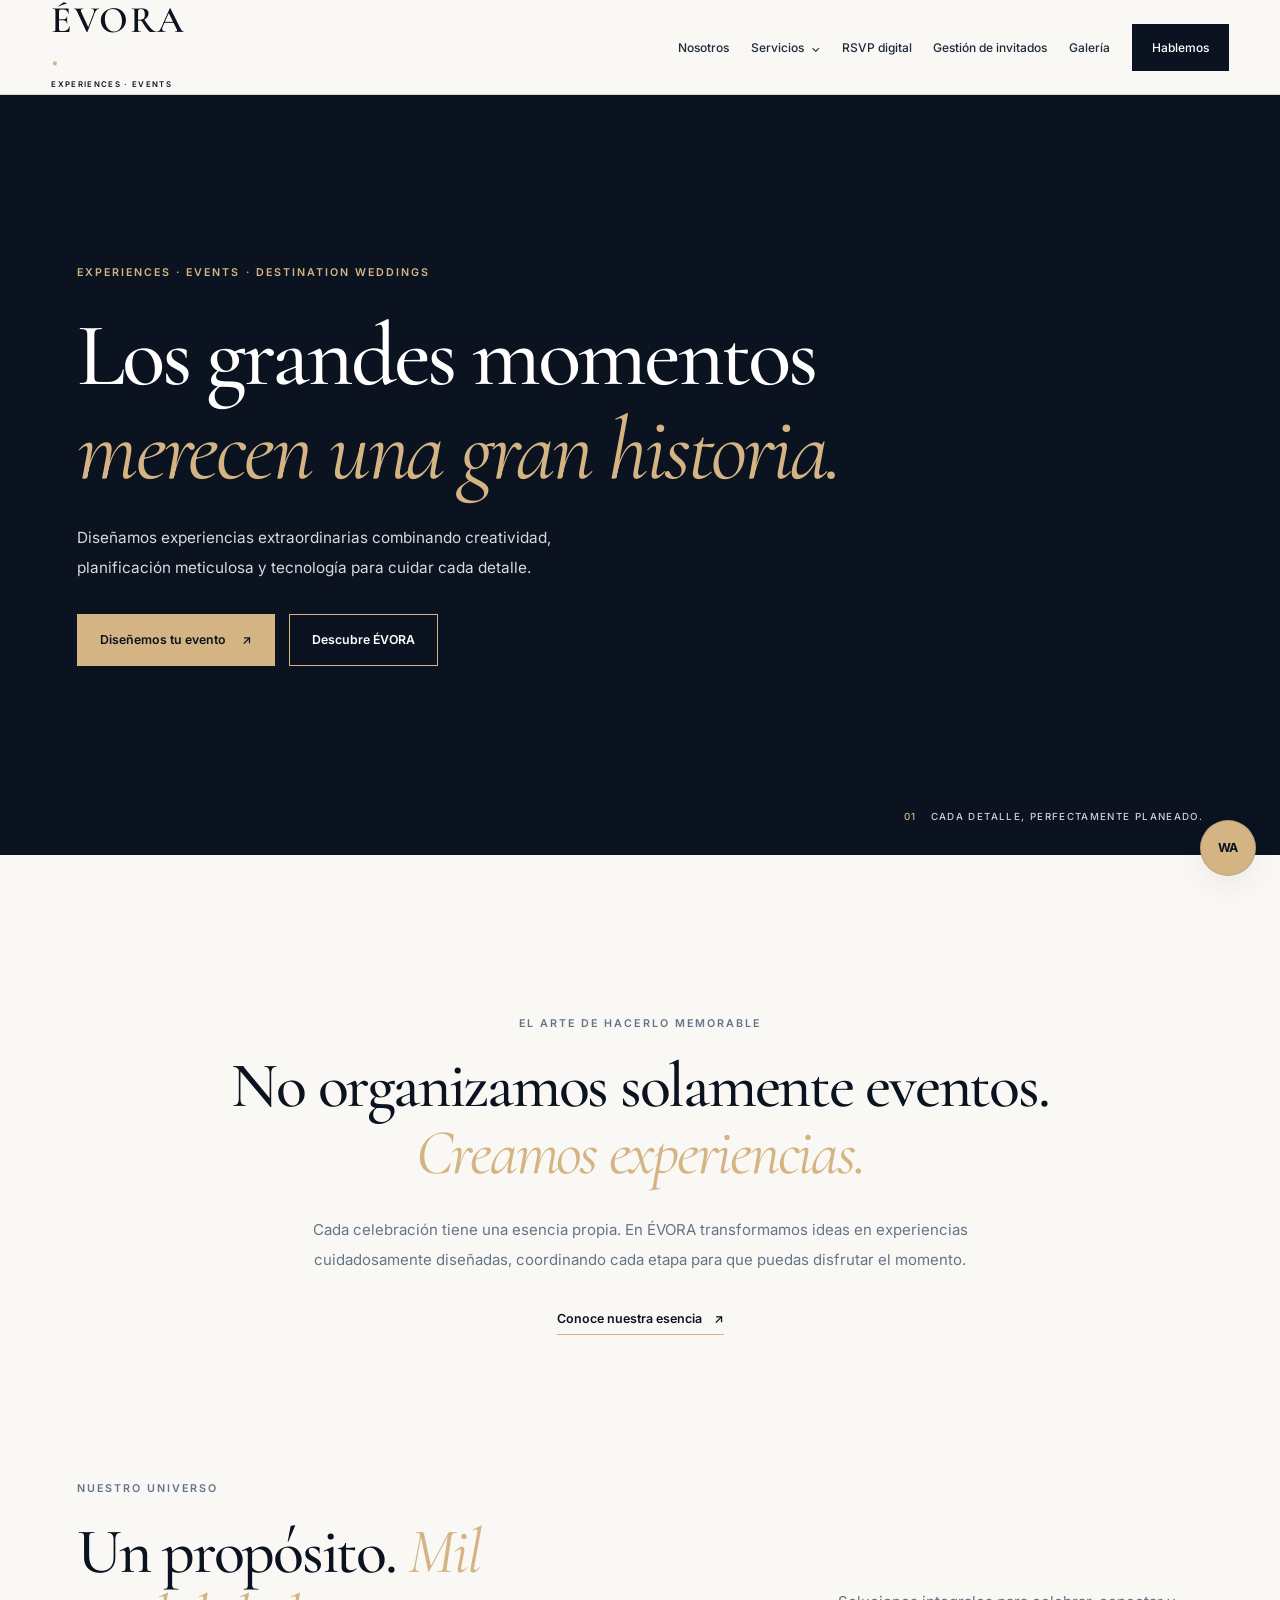
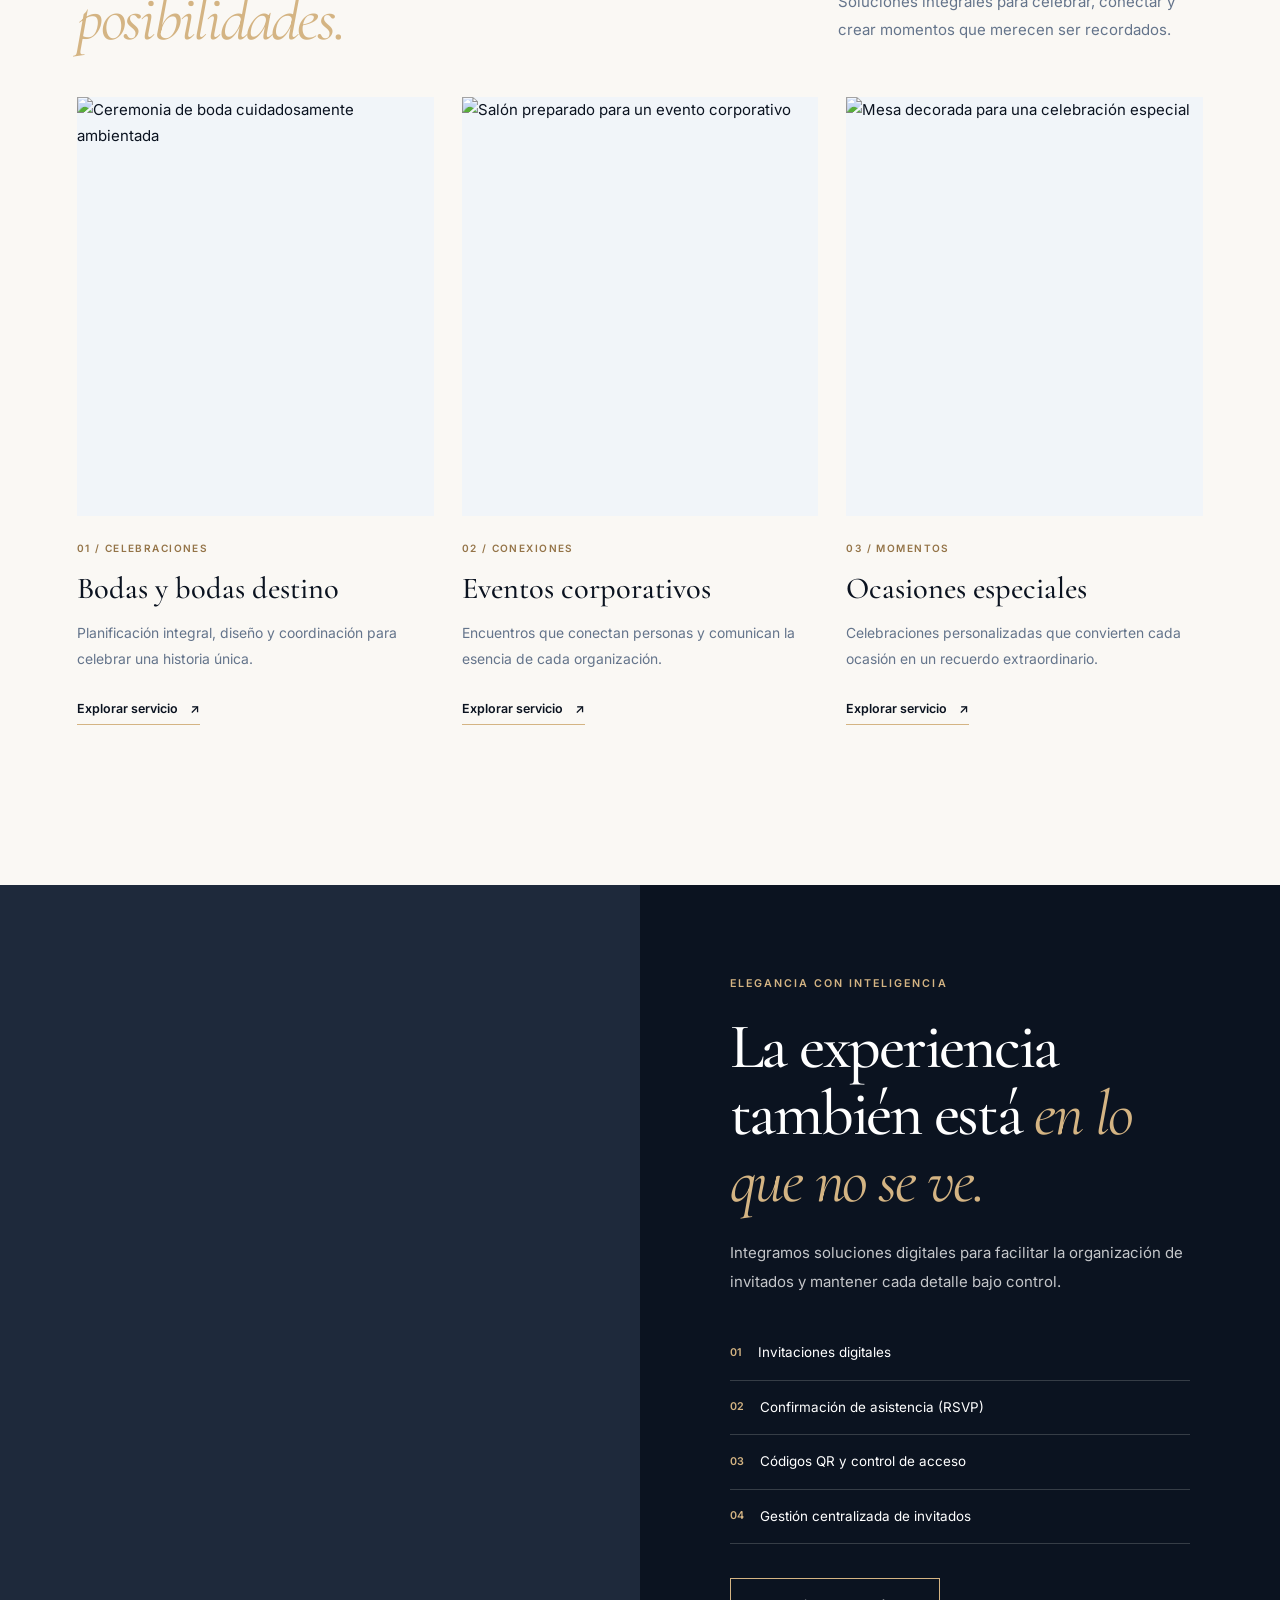
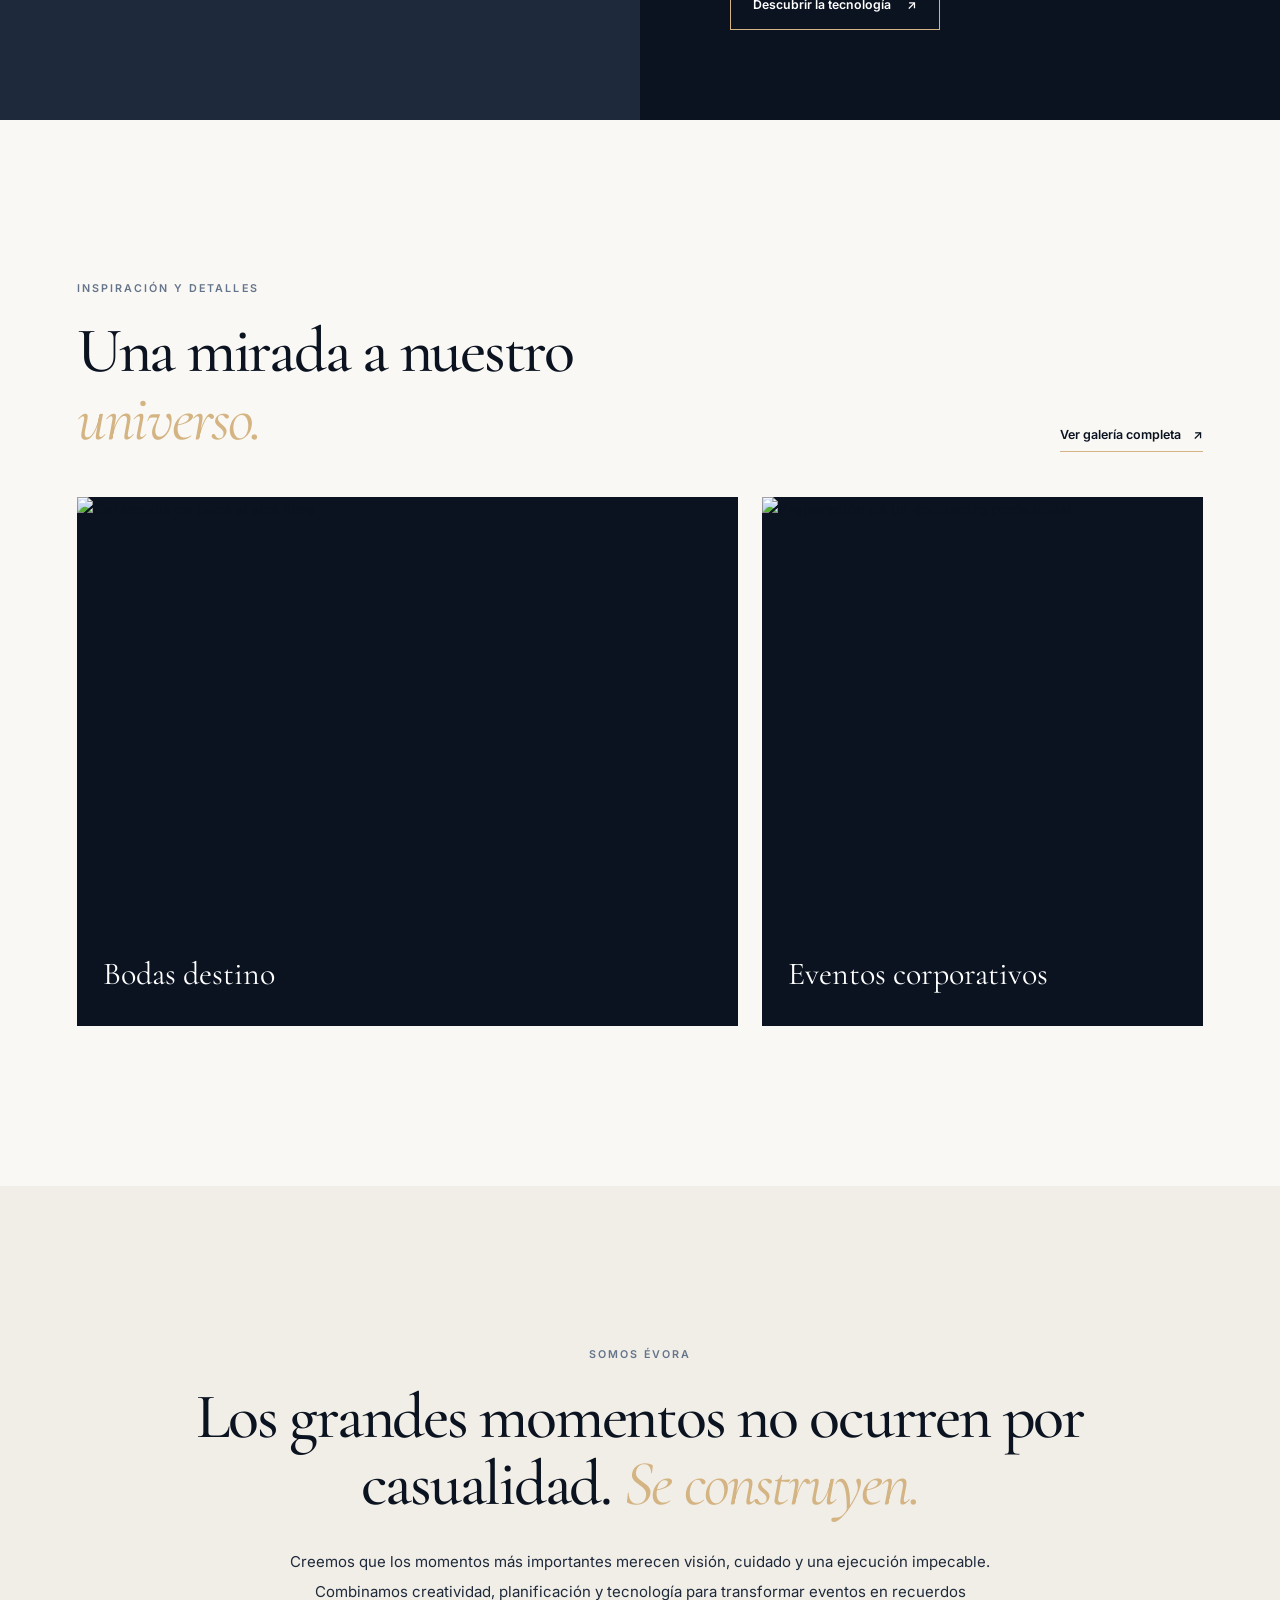
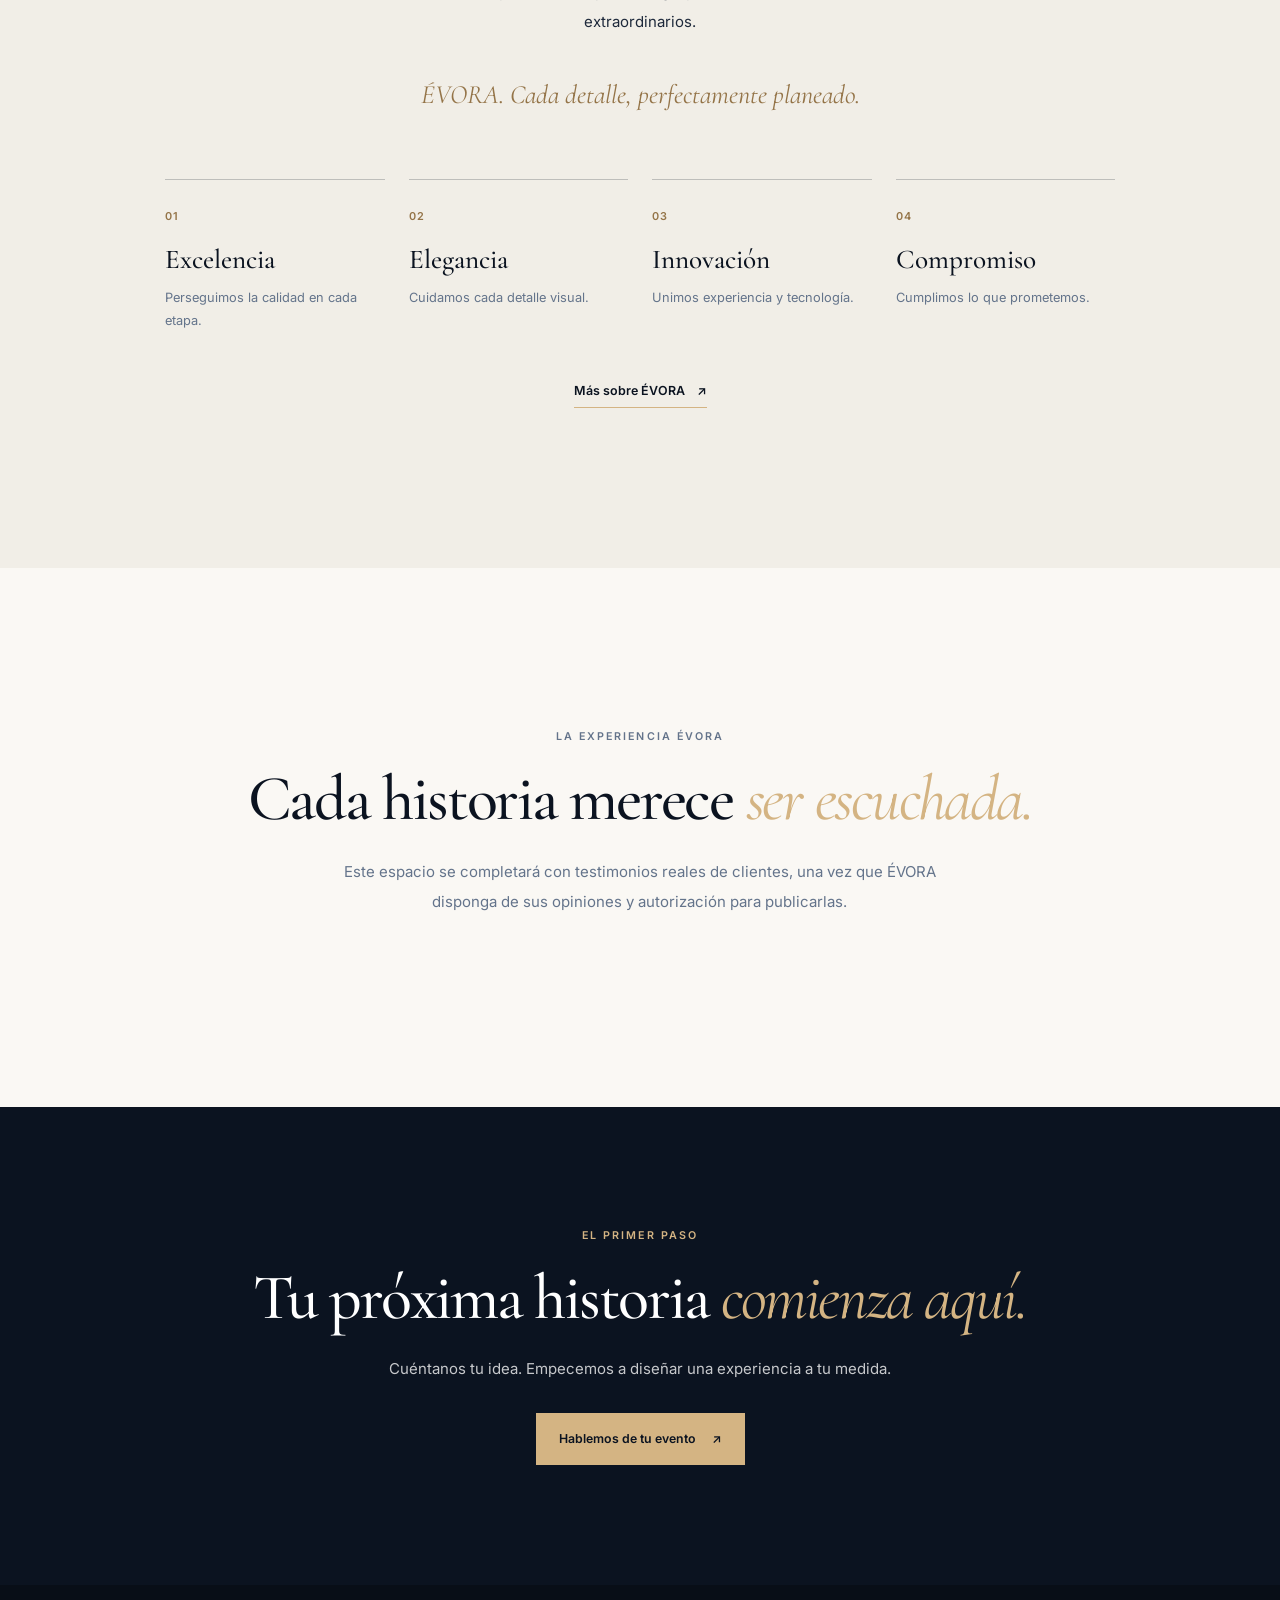
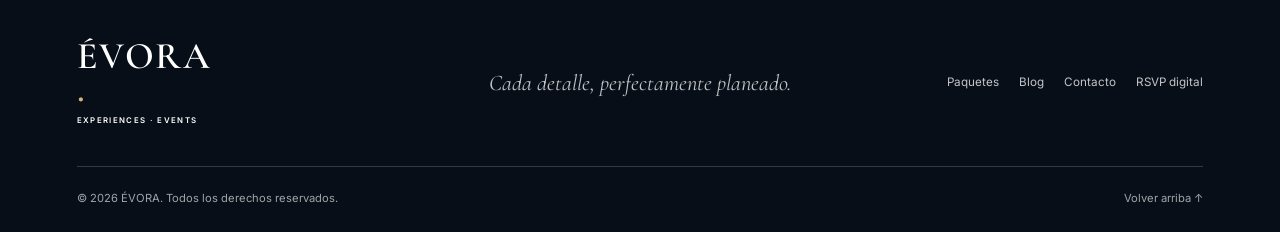
==== index.html @ d28f638d "Cambio del diseño a la página." ====
<!DOCTYPE html>
<html lang="es">
<head>
  <meta charset="UTF-8">
  <meta name="viewport" content="width=device-width, initial-scale=1.0">

  <title>ÉVORA | Experiencias, eventos y bodas destino</title>

  <meta
    name="description"
    content="ÉVORA diseña, planifica y coordina bodas, eventos corporativos y celebraciones exclusivas, integrando creatividad, organización y tecnología."
  >

  <meta name="theme-color" content="#0B1320">
  <meta name="robots" content="index, follow">

  <link rel="preconnect" href="https://fonts.googleapis.com">
  <link rel="preconnect" href="https://fonts.gstatic.com" crossorigin>

  <link
    href="https://fonts.googleapis.com/css2?family=Cormorant+Garamond:wght@400;500;600;700&family=Inter:wght@400;500;600;700&display=swap"
    rel="stylesheet"
  >

  <link rel="stylesheet" href="css/estilos.css">
  <script src="js/script.js" defer></script>
</head>

<body>
  <a class="skip-link" href="#contenido">Saltar al contenido</a>

  <!-- CABECERA Y NAVEGACIÓN -->
  <header class="header" id="inicio">
    <div class="header-inner">
      <a class="logo" href="index.html" aria-label="ÉVORA, página de inicio">
        ÉVORA<span class="logo-dot">.</span>
        <span class="logo-caption">EXPERIENCES · EVENTS</span>
      </a>

      <button
        class="menu-toggle"
        id="menuToggle"
        type="button"
        aria-label="Abrir menú"
        aria-controls="navMenu"
        aria-expanded="false"
      >
        <span></span>
        <span></span>
      </button>

      <nav class="nav" id="navMenu" aria-label="Navegación principal">
        <a href="nosotros.html">Nosotros</a>

        <div class="nav-dropdown">
          <button
            class="nav-dropdown-toggle"
            type="button"
            aria-expanded="false"
            aria-controls="servicesMenu"
          >
            Servicios <span aria-hidden="true">⌄</span>
          </button>

          <div class="nav-dropdown-menu" id="servicesMenu">
            <a href="bodas.html">Bodas</a>
            <a href="bodas-destino.html">Bodas destino</a>
            <a href="eventos-corporativos.html">Eventos corporativos</a>
            <a href="ocasiones-especiales.html">Ocasiones especiales</a>
          </div>
        </div>

        <a href="rsvp-digital.html">RSVP digital</a>
        <a href="gestion-invitados.html">Gestión de invitados</a>
        <a href="galeria.html">Galería</a>
        <a class="nav-cta" href="contacto.html">Hablemos</a>
      </nav>
    </div>
  </header>

  <main id="contenido">
    <!-- HERO PRINCIPAL -->
    <section class="hero" aria-labelledby="hero-title">
      <div
        class="hero-image"
        role="img"
        aria-label="Ambientación elegante para una celebración exclusiva"
      ></div>

      <div class="hero-shade"></div>

      <div class="hero-content">
        <p class="eyebrow light">
          EXPERIENCES · EVENTS · DESTINATION WEDDINGS
        </p>

        <h1 id="hero-title">
          Los grandes momentos
          <em>merecen una gran historia.</em>
        </h1>

        <p class="hero-copy">
          Diseñamos experiencias extraordinarias combinando creatividad,
          planificación meticulosa y tecnología para cuidar cada detalle.
        </p>

        <div class="hero-actions">
          <a class="button button-gold" href="contacto.html#cotizacion">
            Diseñemos tu evento <span aria-hidden="true">↗</span>
          </a>

          <a class="button button-outline-light" href="#servicios">
            Descubre ÉVORA
          </a>
        </div>
      </div>

      <div class="hero-note">
        <span>01</span>
        CADA DETALLE, PERFECTAMENTE PLANEADO.
      </div>
    </section>

    <!-- INTRODUCCIÓN -->
    <section class="intro section-wrap reveal" aria-labelledby="intro-title">
      <p class="eyebrow">EL ARTE DE HACERLO MEMORABLE</p>

      <h2 id="intro-title">
        No organizamos solamente eventos.
        <em>Creamos experiencias.</em>
      </h2>

      <p class="intro-text">
        Cada celebración tiene una esencia propia. En ÉVORA transformamos
        ideas en experiencias cuidadosamente diseñadas, coordinando cada
        etapa para que puedas disfrutar el momento.
      </p>

      <a class="text-link" href="nosotros.html">
        Conoce nuestra esencia <span aria-hidden="true">↗</span>
      </a>
    </section>

    <!-- SERVICIOS PRINCIPALES -->
    <section class="services section-wrap" id="servicios">
      <div class="section-heading reveal">
        <div>
          <p class="eyebrow">NUESTRO UNIVERSO</p>
          <h2>
            Un propósito.
            <em>Mil posibilidades.</em>
          </h2>
        </div>

        <p>
          Soluciones integrales para celebrar, conectar y crear momentos
          que merecen ser recordados.
        </p>
      </div>

      <div class="service-grid">
        <article class="service-card reveal">
          <a href="bodas.html" class="service-image-link"
             aria-label="Descubrir el servicio de bodas">
            <img
              src="https://images.unsplash.com/photo-1519741497674-611481863552?auto=format&fit=crop&w=900&q=80"
              alt="Ceremonia de boda cuidadosamente ambientada"
              width="900"
              height="1100"
              loading="lazy"
            >
          </a>

          <p class="service-number">01 / CELEBRACIONES</p>
          <h3>Bodas y bodas destino</h3>

          <p>
            Planificación integral, diseño y coordinación para celebrar
            una historia única.
          </p>

          <a class="text-link" href="bodas.html">
            Explorar servicio <span aria-hidden="true">↗</span>
          </a>
        </article>

        <article class="service-card reveal">
          <a href="eventos-corporativos.html" class="service-image-link"
             aria-label="Descubrir los eventos corporativos">
            <img
              src="https://images.unsplash.com/photo-1511795409834-ef04bbd61622?auto=format&fit=crop&w=900&q=80"
              alt="Salón preparado para un evento corporativo"
              width="900"
              height="1100"
              loading="lazy"
            >
          </a>

          <p class="service-number">02 / CONEXIONES</p>
          <h3>Eventos corporativos</h3>

          <p>
            Encuentros que conectan personas y comunican la esencia
            de cada organización.
          </p>

          <a class="text-link" href="eventos-corporativos.html">
            Explorar servicio <span aria-hidden="true">↗</span>
          </a>
        </article>

        <article class="service-card reveal">
          <a href="ocasiones-especiales.html" class="service-image-link"
             aria-label="Descubrir las ocasiones especiales">
            <img
              src="https://images.unsplash.com/photo-1464366400600-7168b8af9bc3?auto=format&fit=crop&w=900&q=80"
              alt="Mesa decorada para una celebración especial"
              width="900"
              height="1100"
              loading="lazy"
            >
          </a>

          <p class="service-number">03 / MOMENTOS</p>
          <h3>Ocasiones especiales</h3>

          <p>
            Celebraciones personalizadas que convierten cada ocasión
            en un recuerdo extraordinario.
          </p>

          <a class="text-link" href="ocasiones-especiales.html">
            Explorar servicio <span aria-hidden="true">↗</span>
          </a>
        </article>
      </div>
    </section>

    <!-- TECNOLOGÍA PARA LA GESTIÓN DE INVITADOS -->
    <section class="technology" aria-labelledby="technology-title">
      <div class="technology-photo" role="img"
           aria-label="Detalles de una mesa preparada para un evento"></div>

      <div class="technology-content reveal">
        <p class="eyebrow light">ELEGANCIA CON INTELIGENCIA</p>

        <h2 id="technology-title">
          La experiencia también está
          <em>en lo que no se ve.</em>
        </h2>

        <p>
          Integramos soluciones digitales para facilitar la organización
          de invitados y mantener cada detalle bajo control.
        </p>

        <ul class="feature-list">
          <li><span>01</span> Invitaciones digitales</li>
          <li><span>02</span> Confirmación de asistencia (RSVP)</li>
          <li><span>03</span> Códigos QR y control de acceso</li>
          <li><span>04</span> Gestión centralizada de invitados</li>
        </ul>

        <a class="button button-outline-light" href="gestion-invitados.html">
          Descubrir la tecnología <span aria-hidden="true">↗</span>
        </a>
      </div>
    </section>

    <!-- EXPERIENCIAS DESTACADAS -->
    <section class="featured section-wrap reveal" id="experiencias">
      <div class="section-heading">
        <div>
          <p class="eyebrow">INSPIRACIÓN Y DETALLES</p>
          <h2>
            Una mirada a nuestro
            <em>universo.</em>
          </h2>
        </div>

        <a class="text-link" href="galeria.html">
          Ver galería completa <span aria-hidden="true">↗</span>
        </a>
      </div>

      <div class="featured-grid">
        <a class="featured-card" href="bodas-destino.html">
          <img
            src="https://images.unsplash.com/photo-1465495976277-4387d4b0e4a6?auto=format&fit=crop&w=1100&q=80"
            alt="Ceremonia de boda al aire libre"
            width="1100"
            height="800"
            loading="lazy"
          >
          <span>Bodas destino</span>
        </a>

        <a class="featured-card" href="eventos-corporativos.html">
          <img
            src="https://images.unsplash.com/photo-1511578314322-379afb476865?auto=format&fit=crop&w=900&q=80"
            alt="Preparación de un encuentro profesional"
            width="900"
            height="800"
            loading="lazy"
          >
          <span>Eventos corporativos</span>
        </a>
      </div>
    </section>

    <!-- ESENCIA Y VALORES -->
    <section class="about" aria-labelledby="about-title">
      <div class="about-inner section-wrap reveal">
        <p class="eyebrow">SOMOS ÉVORA</p>

        <h2 id="about-title">
          Los grandes momentos no ocurren por casualidad.
          <em>Se construyen.</em>
        </h2>

        <p class="manifesto">
          Creemos que los momentos más importantes merecen visión, cuidado
          y una ejecución impecable. Combinamos creatividad, planificación
          y tecnología para transformar eventos en recuerdos extraordinarios.
        </p>

        <p class="signature">
          ÉVORA. Cada detalle, perfectamente planeado.
        </p>

        <div class="values">
          <article>
            <span>01</span>
            <h3>Excelencia</h3>
            <p>Perseguimos la calidad en cada etapa.</p>
          </article>

          <article>
            <span>02</span>
            <h3>Elegancia</h3>
            <p>Cuidamos cada detalle visual.</p>
          </article>

          <article>
            <span>03</span>
            <h3>Innovación</h3>
            <p>Unimos experiencia y tecnología.</p>
          </article>

          <article>
            <span>04</span>
            <h3>Compromiso</h3>
            <p>Cumplimos lo que prometemos.</p>
          </article>
        </div>

        <a class="text-link" href="nosotros.html">
          Más sobre ÉVORA <span aria-hidden="true">↗</span>
        </a>
      </div>
    </section>

    <!-- TESTIMONIOS: AÑADIR OPINIONES REALES AUTORIZADAS -->
    <section class="testimonials section-wrap reveal"
             aria-labelledby="testimonials-title">
      <p class="eyebrow">LA EXPERIENCIA ÉVORA</p>

      <h2 id="testimonials-title">
        Cada historia merece
        <em>ser escuchada.</em>
      </h2>

      <p class="intro-text">
        Este espacio se completará con testimonios reales de clientes,
        una vez que ÉVORA disponga de sus opiniones y autorización para publicarlas.
      </p>
    </section>

    <!-- LLAMADA A LA ACCIÓN -->
    <section class="final-cta reveal">
      <p class="eyebrow light">EL PRIMER PASO</p>

      <h2>
        Tu próxima historia
        <em>comienza aquí.</em>
      </h2>

      <p>
        Cuéntanos tu idea. Empecemos a diseñar una experiencia a tu medida.
      </p>

      <a class="button button-gold" href="contacto.html#cotizacion">
        Hablemos de tu evento <span aria-hidden="true">↗</span>
      </a>
    </section>
  </main>

  <!-- PIE DE PÁGINA -->
  <footer class="footer">
    <div class="footer-main">
      <a class="logo logo-footer" href="index.html">
        ÉVORA<span class="logo-dot">.</span>
        <span class="logo-caption">EXPERIENCES · EVENTS</span>
      </a>

      <p class="footer-tagline">
        Cada detalle, perfectamente planeado.
      </p>

      <nav class="footer-links" aria-label="Enlaces del pie de página">
        <a href="paquetes.html">Paquetes</a>
        <a href="blog.html">Blog</a>
        <a href="contacto.html">Contacto</a>
        <a href="rsvp-digital.html">RSVP digital</a>
      </nav>
    </div>

    <div class="footer-bottom">
      <small>
        © <span id="year"></span> ÉVORA. Todos los derechos reservados.
      </small>

      <a class="back-top" href="#inicio">Volver arriba ↑</a>
    </div>
  </footer>

  <!-- WHATSAPP: CONFIGURAR EL NÚMERO OFICIAL ANTES DE PUBLICAR -->
  <a
    class="whatsapp-float"
    href="https://wa.me/"
    aria-label="Contactar con ÉVORA por WhatsApp"
    target="_blank"
    rel="noopener noreferrer"
  >
    <span aria-hidden="true">WA</span>
  </a>
</body>
</html>
---- css/estilos.css ----
/* =========================================================
   ÉVORA — SISTEMA VISUAL OFICIAL
   Colores y tipografías basados en el Documento Maestro.
   ========================================================= */

/* 1. VARIABLES */

:root {
  --color-midnight: #0B1320;
  --color-gold: #D4B483;
  --color-ivory: #FAF8F4;
  --color-charcoal: #1E293B;
  --color-slate: #64748B;
  --color-mist: #F1F5F9;
  --color-white: #FFFFFF;
  --color-line: rgba(11, 19, 32, 0.14);
  --color-dark-line: rgba(250, 248, 244, 0.18);

  --font-display: "Cormorant Garamond", Georgia, serif;
  --font-body: "Inter", Arial, sans-serif;

  --radius-base: 16px;
  --radius-premium: 24px;

  --shadow-soft: 0 10px 30px rgba(0, 0, 0, 0.06);
  --shadow-hover: 0 18px 45px rgba(11, 19, 32, 0.13);

  --transition: 300ms ease;

  --space-1: 8px;
  --space-2: 16px;
  --space-3: 24px;
  --space-4: 32px;
  --space-5: 48px;
  --space-6: 64px;
  --space-7: 80px;
  --space-8: 120px;
  --space-9: 160px;

  --container-width: 1240px;
  --header-height: 94px;
}


/* 2. REINICIO Y BASE */

*,
*::before,
*::after {
  box-sizing: border-box;
}

html {
  scroll-behavior: smooth;
  scroll-padding-top: 110px;
}

body {
  margin: 0;
  background: var(--color-ivory);
  color: var(--color-midnight);
  font-family: var(--font-body);
  font-size: 15px;
  line-height: 1.75;
  -webkit-font-smoothing: antialiased;
}

body,
button,
input,
select,
textarea {
  font-family: var(--font-body);
}

body.menu-open {
  overflow: hidden;
}

img {
  display: block;
  max-width: 100%;
  height: auto;
}

a {
  color: inherit;
  text-decoration: none;
}

button,
input,
select,
textarea {
  font-size: inherit;
}

button {
  color: inherit;
}

button,
a {
  -webkit-tap-highlight-color: transparent;
}

button:focus-visible,
a:focus-visible,
input:focus-visible,
select:focus-visible,
textarea:focus-visible {
  outline: 3px solid var(--color-gold);
  outline-offset: 4px;
}

::selection {
  color: var(--color-midnight);
  background: var(--color-gold);
}

h1,
h2,
h3,
p {
  margin-top: 0;
}

h1,
h2,
h3 {
  font-weight: 500;
}

h1,
h2 {
  font-family: var(--font-display);
  line-height: 1.05;
  letter-spacing: -0.035em;
}

h1 {
  font-size: clamp(3.4rem, 7vw, 6.8rem);
}

h2 {
  font-size: clamp(2.8rem, 5vw, 5rem);
}

h3 {
  font-size: 1.65rem;
  line-height: 1.25;
}

h1 em,
h2 em {
  color: var(--color-gold);
  font-weight: 400;
}

main section[id],
header[id] {
  scroll-margin-top: 100px;
}

.section-wrap {
  width: min(88%, var(--container-width));
  margin-inline: auto;
}

.skip-link {
  position: fixed;
  z-index: 10000;
  top: 12px;
  left: 12px;
  padding: 12px 18px;
  color: var(--color-white);
  background: var(--color-midnight);
  border: 1px solid var(--color-gold);
  border-radius: 6px;
  transform: translateY(-160%);
}

.skip-link:focus {
  transform: translateY(0);
}


/* 3. CABECERA */

.header {
  position: sticky;
  z-index: 1000;
  top: 0;
  width: 100%;
  min-height: var(--header-height);
  background: var(--color-ivory);
  border-bottom: 1px solid var(--color-line);
}

.header-inner {
  width: min(92%, 1440px);
  min-height: var(--header-height);
  margin-inline: auto;
  display: flex;
  align-items: center;
  justify-content: space-between;
  gap: 28px;
}

.logo {
  display: inline-flex;
  flex-direction: column;
  align-items: flex-start;
  flex-shrink: 0;
  color: var(--color-midnight);
  font-family: var(--font-display);
  font-size: 2.35rem;
  font-weight: 600;
  line-height: 0.88;
  letter-spacing: 0.04em;
}

.logo-dot {
  display: inline;
  color: var(--color-gold);
}

.logo-caption {
  margin-top: 9px;
  font-family: var(--font-body);
  font-size: 0.49rem;
  font-weight: 600;
  line-height: 1.4;
  letter-spacing: 0.17em;
}

.nav {
  display: flex;
  align-items: center;
  justify-content: flex-end;
  gap: clamp(12px, 1.7vw, 27px);
}

.nav > a,
.nav-dropdown-toggle {
  display: inline-flex;
  align-items: center;
  gap: 7px;
  padding: 12px 0;
  color: var(--color-charcoal);
  background: transparent;
  border: 0;
  font-size: 0.75rem;
  font-weight: 500;
  transition: color var(--transition);
  cursor: pointer;
}

.nav > a:hover,
.nav-dropdown-toggle:hover {
  color: #947448;
}

.nav .nav-cta {
  padding: 12px 19px;
  color: var(--color-white);
  background: var(--color-midnight);
  border: 1px solid var(--color-midnight);
  transition:
    color var(--transition),
    background var(--transition),
    border-color var(--transition);
}

.nav .nav-cta:hover {
  color: var(--color-midnight);
  background: var(--color-gold);
  border-color: var(--color-gold);
}


/* 4. MENÚ DESPLEGABLE */

.nav-dropdown {
  position: relative;
}

.nav-dropdown-menu {
  position: absolute;
  z-index: 1100;
  top: calc(100% + 8px);
  left: -18px;
  display: none;
  width: 245px;
  padding: 12px;
  background: var(--color-ivory);
  border: 1px solid var(--color-line);
  box-shadow: var(--shadow-soft);
}

.nav-dropdown:hover .nav-dropdown-menu,
.nav-dropdown:focus-within .nav-dropdown-menu,
.nav-dropdown.open .nav-dropdown-menu {
  display: block;
}

.nav-dropdown-menu a {
  display: block;
  padding: 11px 12px;
  color: var(--color-charcoal);
  font-size: 0.78rem;
  transition:
    color var(--transition),
    background var(--transition);
}

.nav-dropdown-menu a:hover {
  color: var(--color-midnight);
  background: rgba(212, 180, 131, 0.18);
}

.menu-toggle {
  display: none;
  width: 46px;
  height: 46px;
  padding: 12px;
  background: transparent;
  border: 1px solid var(--color-line);
  cursor: pointer;
}

.menu-toggle span {
  display: block;
  width: 20px;
  height: 1px;
  margin: 6px auto;
  background: var(--color-midnight);
  transition:
    transform var(--transition),
    opacity var(--transition);
}

.menu-toggle[aria-expanded="true"] span:first-child {
  transform: translateY(3.5px) rotate(45deg);
}

.menu-toggle[aria-expanded="true"] span:last-child {
  transform: translateY(-3.5px) rotate(-45deg);
}


/* 5. ELEMENTOS REUTILIZABLES */

.eyebrow {
  margin-bottom: 20px;
  color: var(--color-slate);
  font-size: 0.67rem;
  font-weight: 600;
  line-height: 1.6;
  letter-spacing: 0.19em;
  text-transform: uppercase;
}

.eyebrow.light {
  color: var(--color-gold);
}

.button {
  display: inline-flex;
  align-items: center;
  justify-content: center;
  gap: 16px;
  min-height: 52px;
  padding: 14px 22px;
  border: 1px solid transparent;
  font-size: 0.77rem;
  font-weight: 600;
  line-height: 1.4;
  text-align: center;
  transition:
    color var(--transition),
    background var(--transition),
    border-color var(--transition),
    transform var(--transition);
}

.button:hover {
  transform: translateY(-2px);
}

.button-gold {
  color: var(--color-midnight);
  background: var(--color-gold);
  border-color: var(--color-gold);
}

.button-gold:hover {
  background: #e2c69d;
  border-color: #e2c69d;
}

.button-dark {
  color: var(--color-white);
  background: var(--color-midnight);
  border-color: var(--color-midnight);
}

.button-dark:hover {
  color: var(--color-midnight);
  background: var(--color-gold);
  border-color: var(--color-gold);
}

.button-outline-light {
  color: var(--color-white);
  background: transparent;
  border-color: var(--color-gold);
}

.button-outline-light:hover {
  color: var(--color-midnight);
  background: var(--color-gold);
}

.text-link {
  display: inline-flex;
  align-items: center;
  gap: 12px;
  padding-bottom: 5px;
  border-bottom: 1px solid var(--color-gold);
  font-size: 0.78rem;
  font-weight: 600;
  transition:
    gap var(--transition),
    color var(--transition);
}

.text-link:hover {
  gap: 18px;
  color: #947448;
}


/* 6. HERO */

.hero {
  position: relative;
  display: flex;
  align-items: center;
  min-height: min(760px, calc(100svh - var(--header-height)));
  min-height: max(650px, min(760px, calc(100svh - var(--header-height))));
  overflow: hidden;
  color: var(--color-white);
  background: var(--color-midnight);
}

.hero-image,
.hero-shade {
  position: absolute;
  inset: 0;
}

.hero-image {
  background-color: var(--color-midnight);
  background-image: url("https://images.unsplash.com/photo-1519167758481-83f550bb49b3?auto=format&fit=crop&w=2200&q=85");
  background-position: center 55%;
  background-size: cover;
  transform: scale(1.01);
}

.hero-shade {
  background:
    linear-gradient(
      90deg,
      rgba(11, 19, 32, 0.92) 0%,
      rgba(11, 19, 32, 0.73) 44%,
      rgba(11, 19, 32, 0.18) 100%
    );
}

.hero-content {
  position: relative;
  z-index: 1;
  width: min(800px, 82%);
  margin-left: max(6%, calc((100vw - var(--container-width)) / 2));
  padding: 90px 0 110px;
}

.hero-content .eyebrow {
  margin-bottom: 28px;
}

.hero h1 {
  max-width: 820px;
  margin-bottom: 26px;
}

.hero-copy {
  max-width: 570px;
  margin-bottom: 32px;
  color: rgba(255, 255, 255, 0.84);
  font-size: 0.96rem;
  line-height: 1.9;
}

.hero-actions {
  display: flex;
  flex-wrap: wrap;
  gap: 14px;
}

.hero-note {
  position: absolute;
  z-index: 1;
  right: 6%;
  bottom: 30px;
  display: flex;
  align-items: center;
  gap: 14px;
  color: rgba(255, 255, 255, 0.8);
  font-size: 0.61rem;
  font-weight: 500;
  letter-spacing: 0.14em;
}

.hero-note span {
  color: var(--color-gold);
}


/* 7. INTRODUCCIÓN */

.intro {
  max-width: 950px;
  padding-top: var(--space-9);
  padding-bottom: var(--space-8);
  text-align: center;
}

.intro h2 {
  max-width: 850px;
  margin: 0 auto 28px;
}

.intro-text {
  max-width: 690px;
  margin: 0 auto 30px;
  color: var(--color-slate);
  line-height: 2;
}


/* 8. SERVICIOS */

.services {
  padding-top: 25px;
  padding-bottom: var(--space-9);
}

.section-heading {
  display: flex;
  align-items: flex-end;
  justify-content: space-between;
  gap: 50px;
  margin-bottom: 45px;
}

.section-heading h2 {
  max-width: 680px;
  margin-bottom: 0;
}

.section-heading > p {
  max-width: 365px;
  margin-bottom: 7px;
  color: var(--color-slate);
  line-height: 1.9;
}

.service-grid {
  display: grid;
  grid-template-columns: repeat(3, minmax(0, 1fr));
  gap: 28px;
}

.service-card {
  min-width: 0;
}

.service-image-link {
  display: block;
  overflow: hidden;
  background: var(--color-mist);
}

.service-card img {
  width: 100%;
  aspect-ratio: 4 / 4.7;
  object-fit: cover;
  transition: transform 600ms ease;
}

.service-image-link:hover img {
  transform: scale(1.035);
}

.service-number {
  margin: 24px 0 12px;
  color: #947448;
  font-size: 0.63rem;
  font-weight: 600;
  letter-spacing: 0.14em;
}

.service-card h3 {
  margin-bottom: 12px;
  font-family: var(--font-display);
  font-size: 1.9rem;
}

.service-card > p:not(.service-number) {
  margin-bottom: 22px;
  color: var(--color-slate);
  font-size: 0.87rem;
  line-height: 1.9;
}


/* 9. TECNOLOGÍA */

.technology {
  display: grid;
  grid-template-columns: 1fr 1fr;
  min-height: 650px;
  color: var(--color-white);
  background: var(--color-midnight);
}

.technology-photo {
  min-height: 550px;
  background-color: var(--color-charcoal);
  background-image: url("https://images.unsplash.com/photo-1519225421980-715cb0215aed?auto=format&fit=crop&w=1300&q=85");
  background-position: center;
  background-size: cover;
}

.technology-content {
  align-self: center;
  max-width: 700px;
  padding: 90px clamp(35px, 7vw, 110px);
}

.technology-content h2 {
  margin-bottom: 25px;
}

.technology-content > p:not(.eyebrow) {
  margin-bottom: 30px;
  color: rgba(255, 255, 255, 0.76);
  line-height: 1.9;
}

.feature-list {
  display: grid;
  gap: 0;
  margin: 0 0 34px;
  padding: 0;
  list-style: none;
}

.feature-list li {
  display: flex;
  align-items: center;
  gap: 16px;
  padding: 15px 0;
  border-bottom: 1px solid var(--color-dark-line);
  font-size: 0.84rem;
}

.feature-list li span {
  color: var(--color-gold);
  font-size: 0.67rem;
  font-weight: 600;
}


/* 10. GALERÍA Y EXPERIENCIAS */

.featured {
  padding-top: var(--space-9);
  padding-bottom: var(--space-9);
}

.featured-grid {
  display: grid;
  grid-template-columns: 1.2fr 0.8fr;
  gap: 24px;
}

.featured-card {
  position: relative;
  display: block;
  min-width: 0;
  overflow: hidden;
  background: var(--color-midnight);
}

.featured-card::after {
  position: absolute;
  inset: 35% 0 0;
  background: linear-gradient(
    to bottom,
    transparent,
    rgba(11, 19, 32, 0.78)
  );
  content: "";
}

.featured-card img {
  width: 100%;
  height: 100%;
  min-height: 350px;
  aspect-ratio: 5 / 4;
  object-fit: cover;
  transition: transform 600ms ease;
}

.featured-card:hover img {
  transform: scale(1.035);
}

.featured-card span {
  position: absolute;
  z-index: 1;
  right: 26px;
  bottom: 24px;
  left: 26px;
  color: var(--color-white);
  font-family: var(--font-display);
  font-size: 2rem;
}


/* 11. NOSOTROS Y VALORES */

.about {
  padding: var(--space-9) 0;
  background: #F1EEE7;
}

.about-inner {
  max-width: 950px;
  text-align: center;
}

.about-inner > h2 {
  margin-bottom: 30px;
}

.manifesto {
  max-width: 760px;
  margin: 0 auto 22px;
  color: var(--color-charcoal);
  line-height: 2;
}

.signature {
  margin: 35px 0 60px;
  color: #947448;
  font-family: var(--font-display);
  font-size: 1.65rem;
  font-style: italic;
}

.values {
  display: grid;
  grid-template-columns: repeat(4, minmax(0, 1fr));
  gap: 24px;
  margin-bottom: 45px;
  text-align: left;
}

.values article {
  padding-top: 22px;
  border-top: 1px solid rgba(11, 19, 32, 0.22);
}

.values article > span {
  color: #947448;
  font-size: 0.68rem;
  font-weight: 600;
  letter-spacing: 0.1em;
}

.values h3 {
  margin: 15px 0 9px;
  font-family: var(--font-display);
  font-size: 1.7rem;
}

.values p {
  margin-bottom: 0;
  color: var(--color-slate);
  font-size: 0.8rem;
  line-height: 1.8;
}


/* 12. TESTIMONIOS */

.testimonials {
  padding-top: var(--space-9);
  padding-bottom: var(--space-9);
  text-align: center;
}

.testimonials h2 {
  max-width: 800px;
  margin: 0 auto 25px;
}

.testimonials .intro-text {
  max-width: 650px;
}


/* 13. LLAMADA FINAL */

.final-cta {
  padding: var(--space-8) 6%;
  color: var(--color-white);
  background: var(--color-midnight);
  text-align: center;
}

.final-cta .eyebrow {
  color: var(--color-gold);
}

.final-cta h2 {
  max-width: 850px;
  margin: 0 auto 25px;
}

.final-cta > p:not(.eyebrow) {
  max-width: 580px;
  margin: 0 auto 30px;
  color: rgba(255, 255, 255, 0.77);
}


/* 14. PIE DE PÁGINA */

.footer {
  padding: 55px 6% 24px;
  color: var(--color-white);
  background: #080E17;
}

.footer-main {
  display: grid;
  grid-template-columns: 1fr 1fr 1fr;
  align-items: center;
  gap: 30px;
  width: min(100%, 1440px);
  margin-inline: auto;
  padding-bottom: 40px;
}

.logo-footer {
  color: var(--color-white);
}

.footer-tagline {
  margin: 0;
  color: rgba(255, 255, 255, 0.75);
  font-family: var(--font-display);
  font-size: 1.4rem;
  font-style: italic;
  text-align: center;
}

.footer-links {
  display: flex;
  flex-wrap: wrap;
  justify-content: flex-end;
  gap: 12px 20px;
}

.footer-links a {
  color: rgba(255, 255, 255, 0.76);
  font-size: 0.73rem;
  transition: color var(--transition);
}

.footer-links a:hover {
  color: var(--color-gold);
}

.footer-bottom {
  display: flex;
  align-items: center;
  justify-content: space-between;
  gap: 20px;
  padding-top: 22px;
  border-top: 1px solid var(--color-dark-line);
}

.footer-bottom small,
.back-top {
  color: rgba(255, 255, 255, 0.62);
  font-size: 0.7rem;
}

.back-top:hover {
  color: var(--color-gold);
}


/* 15. WHATSAPP FLOTANTE */

.whatsapp-float {
  position: fixed;
  z-index: 900;
  right: 24px;
  bottom: 24px;
  display: flex;
  align-items: center;
  justify-content: center;
  width: 56px;
  height: 56px;
  color: var(--color-midnight);
  background: var(--color-gold);
  border: 1px solid rgba(11, 19, 32, 0.12);
  border-radius: 50%;
  box-shadow: var(--shadow-soft);
  transition:
    transform var(--transition),
    background var(--transition);
}

.whatsapp-float span {
  font-size: 0.78rem;
  font-weight: 700;
  letter-spacing: -0.04em;
}

.whatsapp-float:hover {
  transform: translateY(-4px);
  background: #e2c69d;
}


/* 16. ANIMACIONES DE ENTRADA */

.reveal {
  opacity: 1;
  transform: none;
}

.js-enabled .reveal {
  opacity: 0;
  transform: translateY(18px);
  transition:
    opacity 300ms ease,
    transform 300ms ease;
}

.js-enabled .reveal.visible {
  opacity: 1;
  transform: translateY(0);
}


/* 17. TABLET Y PANTALLAS MEDIANAS */

@media (max-width: 1100px) {
  :root {
    --header-height: 82px;
  }

  .header-inner {
    width: 92%;
    gap: 18px;
  }

  .logo {
    font-size: 2rem;
  }

  .nav {
    gap: 14px;
  }

  .nav > a,
  .nav-dropdown-toggle {
    font-size: 0.69rem;
  }

  .nav .nav-cta {
    padding: 10px 13px;
  }

  .technology-content {
    padding: 70px 7%;
  }

  .values {
    gap: 18px;
  }
}


/* 18. MENÚ MÓVIL Y TABLET */

@media (max-width: 900px) {
  .header-inner {
    position: relative;
  }

  .menu-toggle {
    display: block;
    flex-shrink: 0;
  }

  .nav {
    position: absolute;
    top: 100%;
    right: -4.35%;
    left: -4.35%;
    display: none;
    max-height: calc(100svh - var(--header-height));
    padding: 18px 6% 28px;
    overflow-y: auto;
    background: var(--color-ivory);
    border-bottom: 1px solid var(--color-line);
    box-shadow: var(--shadow-soft);
  }

  .nav.open {
    display: flex;
    flex-direction: column;
    align-items: stretch;
    gap: 0;
  }

  .nav > a,
  .nav-dropdown-toggle {
    width: 100%;
    justify-content: space-between;
    padding: 15px 0;
    border-bottom: 1px solid var(--color-line);
    font-size: 0.82rem;
    text-align: left;
  }

  .nav .nav-cta {
    justify-content: center;
    margin-top: 15px;
    padding: 14px;
    border-bottom: 1px solid var(--color-midnight);
  }

  .nav-dropdown {
    width: 100%;
  }

  .nav-dropdown-menu {
    position: static;
    display: none;
    width: 100%;
    padding: 4px 0 8px 12px;
    border: 0;
    box-shadow: none;
  }

  .nav-dropdown.open .nav-dropdown-menu {
    display: block;
  }

  .nav-dropdown-menu a {
    padding: 12px;
    font-size: 0.8rem;
  }

  .hero {
    min-height: 680px;
  }

  .hero-content {
    width: 86%;
    margin-left: 7%;
  }

  .section-heading {
    align-items: flex-start;
    flex-direction: column;
    gap: 20px;
  }

  .service-grid {
    gap: 20px;
  }

  .service-card h3 {
    font-size: 1.65rem;
  }

  .technology {
    grid-template-columns: 1fr;
  }

  .technology-photo {
    min-height: 400px;
  }

  .technology-content {
    max-width: none;
    padding: 70px 8%;
  }

  .footer-main {
    grid-template-columns: 1fr 1fr;
  }

  .footer-tagline {
    text-align: right;
  }

  .footer-links {
    grid-column: 1 / -1;
    justify-content: flex-start;
  }
}


/* 19. MÓVILES */

@media (max-width: 600px) {
  :root {
    --header-height: 76px;
  }

  body {
    font-size: 14px;
  }

  .header-inner {
    width: 88%;
  }

  .logo {
    font-size: 1.9rem;
  }

  .logo-caption {
    font-size: 0.43rem;
  }

  .section-wrap {
    width: 88%;
  }

  h1 {
    font-size: clamp(3.1rem, 13vw, 4.6rem);
  }

  h2 {
    font-size: clamp(2.6rem, 11vw, 3.8rem);
  }

  .hero {
    min-height: 680px;
    min-height: max(600px, calc(88svh - var(--header-height)));
  }

  .hero-image {
    background-position: 60% center;
  }

  .hero-shade {
    background: linear-gradient(
      90deg,
      rgba(11, 19, 32, 0.88),
      rgba(11, 19, 32, 0.57)
    );
  }

  .hero-content {
    width: 88%;
    margin-left: 6%;
    padding: 65px 0 85px;
  }

  .hero-content .eyebrow {
    font-size: 0.58rem;
    letter-spacing: 0.13em;
  }

  .hero-copy {
    font-size: 0.88rem;
  }

  .hero-actions {
    align-items: stretch;
    flex-direction: column;
    max-width: 330px;
  }

  .hero-actions .button {
    width: 100%;
  }

  .hero-note {
    right: auto;
    bottom: 22px;
    left: 6%;
    font-size: 0.52rem;
    letter-spacing: 0.08em;
  }

  .intro {
    padding-top: 90px;
    padding-bottom: 85px;
  }

  .services,
  .featured,
  .testimonials {
    padding-top: 70px;
    padding-bottom: 80px;
  }

  .section-heading {
    gap: 18px;
    margin-bottom: 32px;
  }

  .section-heading > p {
    font-size: 0.87rem;
  }

  .service-grid {
    grid-template-columns: 1fr;
    gap: 42px;
  }

  .service-card img {
    aspect-ratio: 4 / 3.7;
  }

  .service-number {
    margin-top: 19px;
  }

  .technology-photo {
    min-height: 310px;
  }

  .technology-content {
    padding: 65px 6%;
  }

  .feature-list li {
    align-items: flex-start;
    font-size: 0.78rem;
  }

  .featured-grid {
    grid-template-columns: 1fr;
    gap: 18px;
  }

  .featured-card img {
    min-height: 260px;
    aspect-ratio: 4 / 3;
  }

  .featured-card span {
    right: 20px;
    bottom: 18px;
    left: 20px;
    font-size: 1.75rem;
  }

  .about {
    padding: 80px 0;
  }

  .values {
    grid-template-columns: repeat(2, minmax(0, 1fr));
    gap: 30px 20px;
  }

  .signature {
    margin-bottom: 45px;
    font-size: 1.4rem;
  }

  .final-cta {
    padding: 80px 6%;
  }

  .footer {
    padding: 45px 6% 22px;
  }

  .footer-main {
    grid-template-columns: 1fr;
    gap: 25px;
  }

  .footer-tagline {
    text-align: left;
  }

  .footer-links {
    grid-column: auto;
    justify-content: flex-start;
  }

  .footer-bottom {
    align-items: flex-start;
    flex-direction: column;
    gap: 12px;
  }

  .whatsapp-float {
    right: 16px;
    bottom: 16px;
    width: 50px;
    height: 50px;
  }
}


/* 20. MOVIMIENTO REDUCIDO */

@media (prefers-reduced-motion: reduce) {
  html {
    scroll-behavior: auto;
  }

  *,
  *::before,
  *::after {
    animation-duration: 0.01ms !important;
    animation-iteration-count: 1 !important;
    scroll-behavior: auto !important;
    transition-duration: 0.01ms !important;
  }

  .js-enabled .reveal {
    opacity: 1;
    transform: none;
  }
}
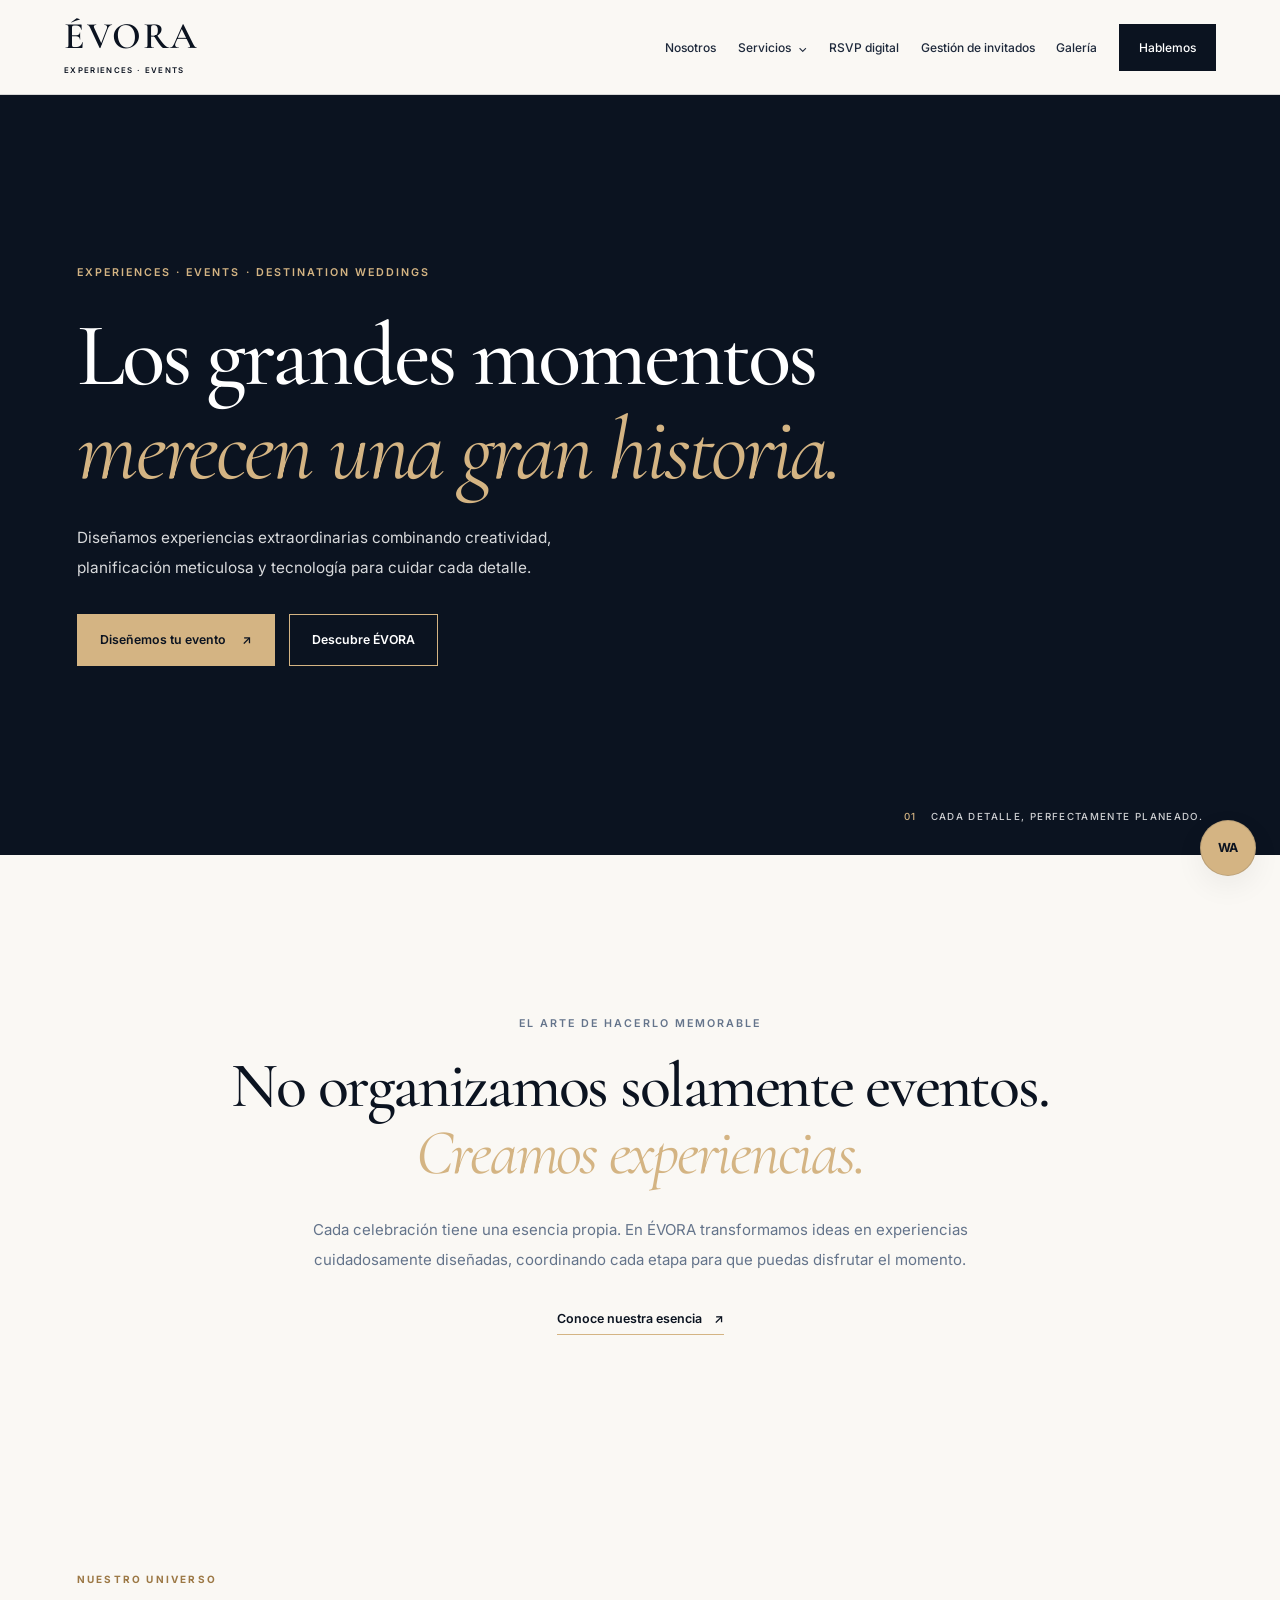
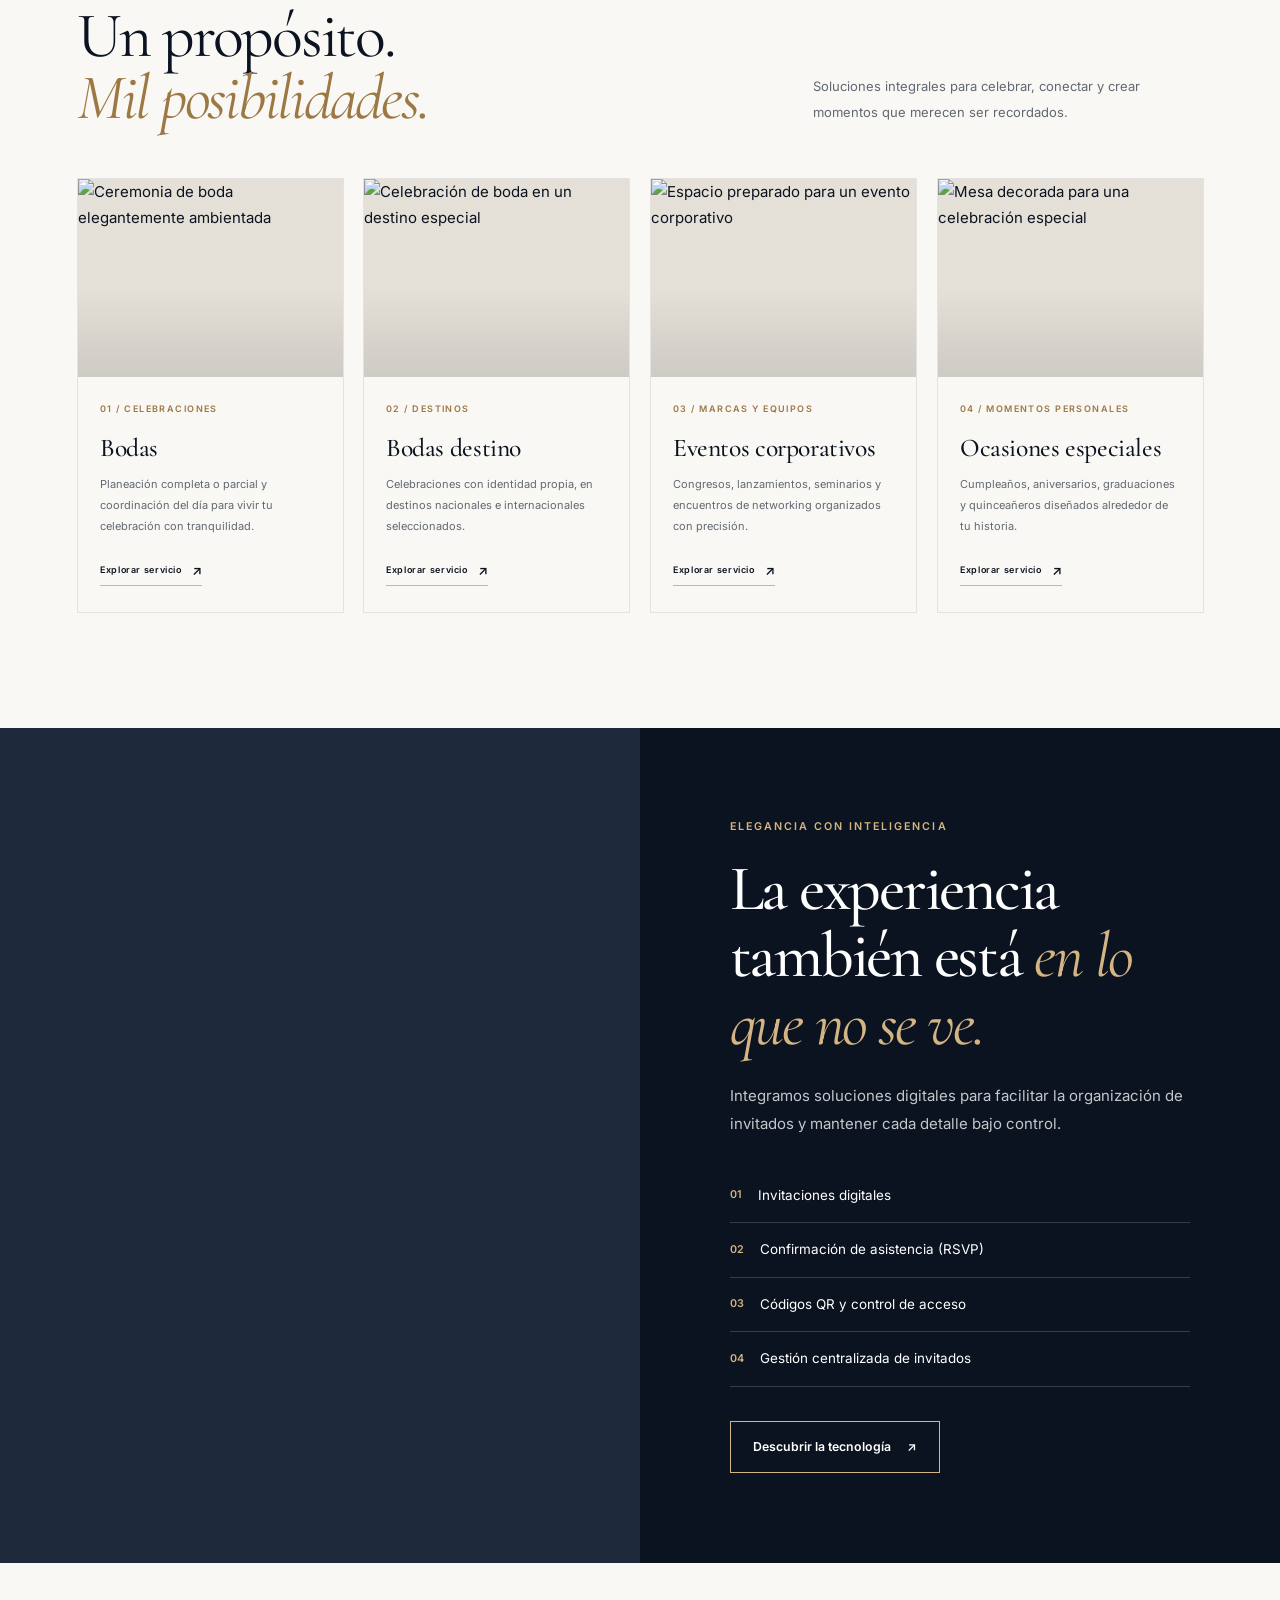
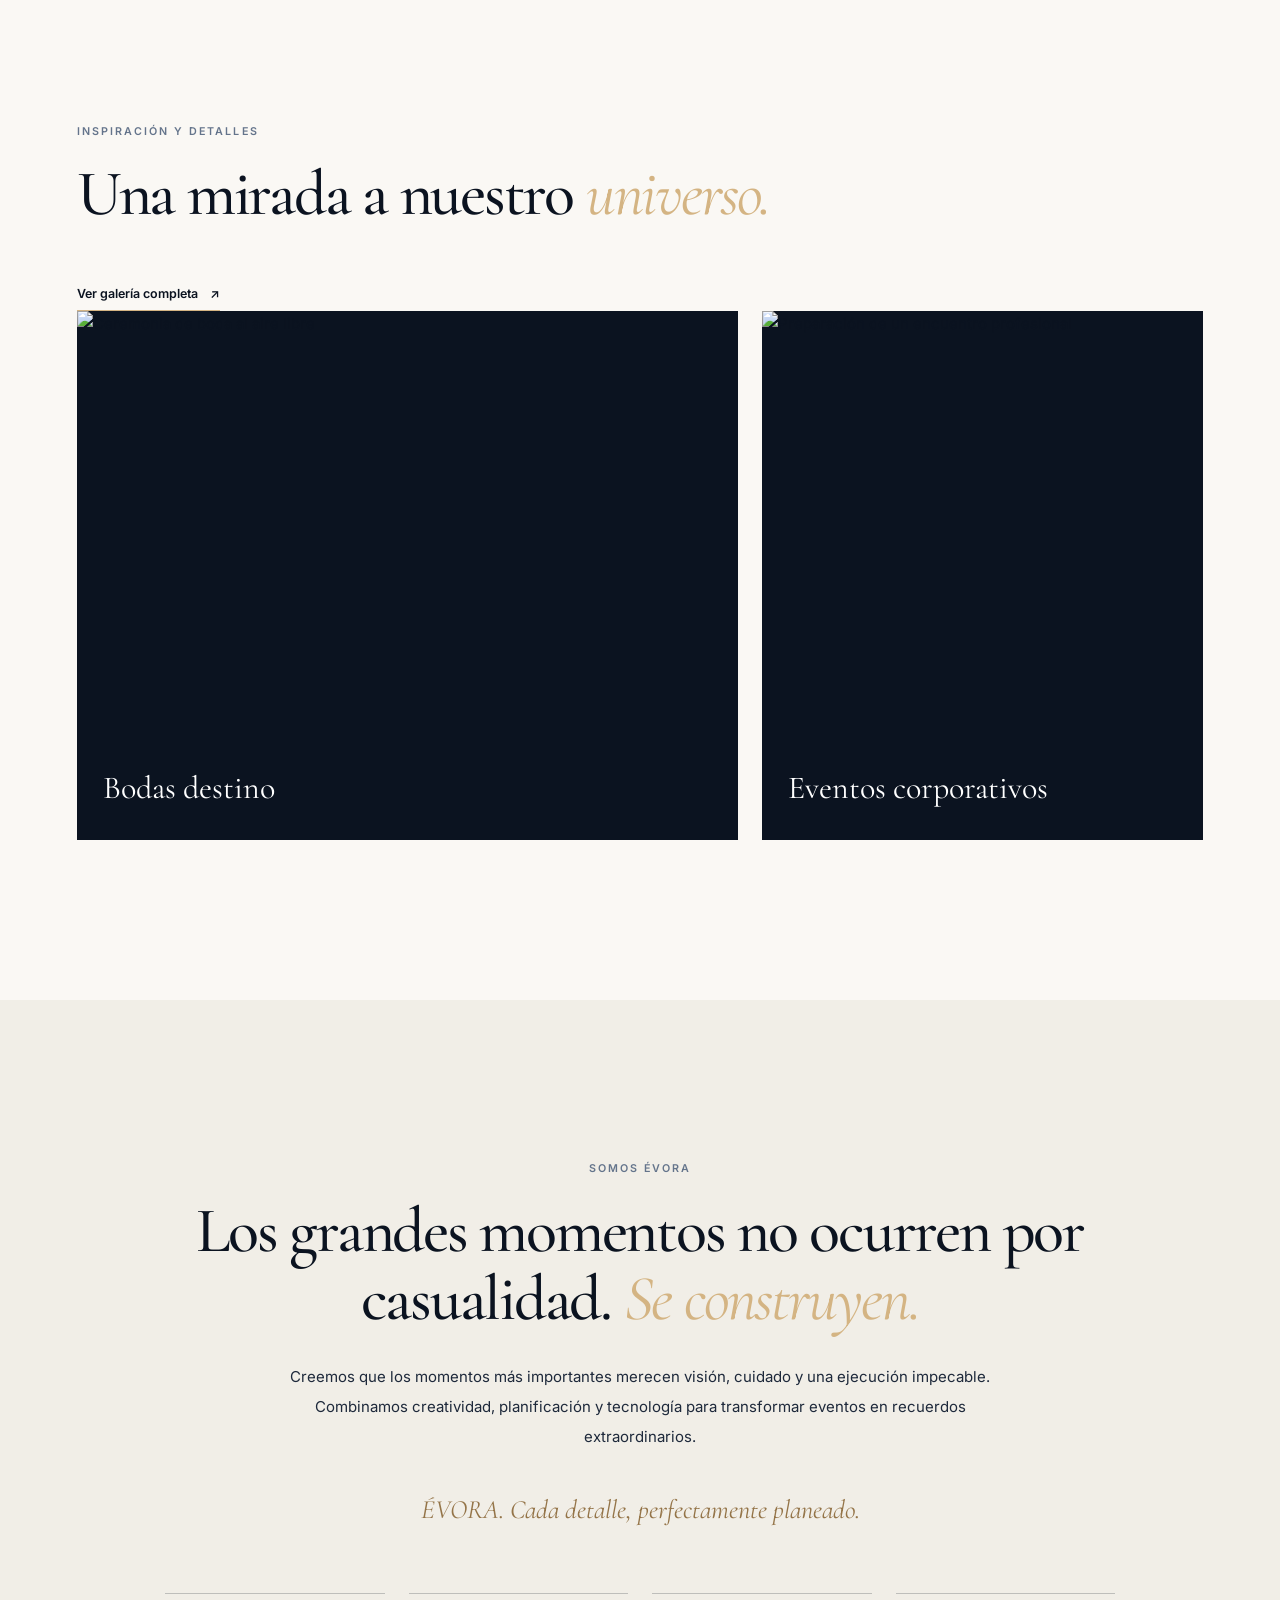
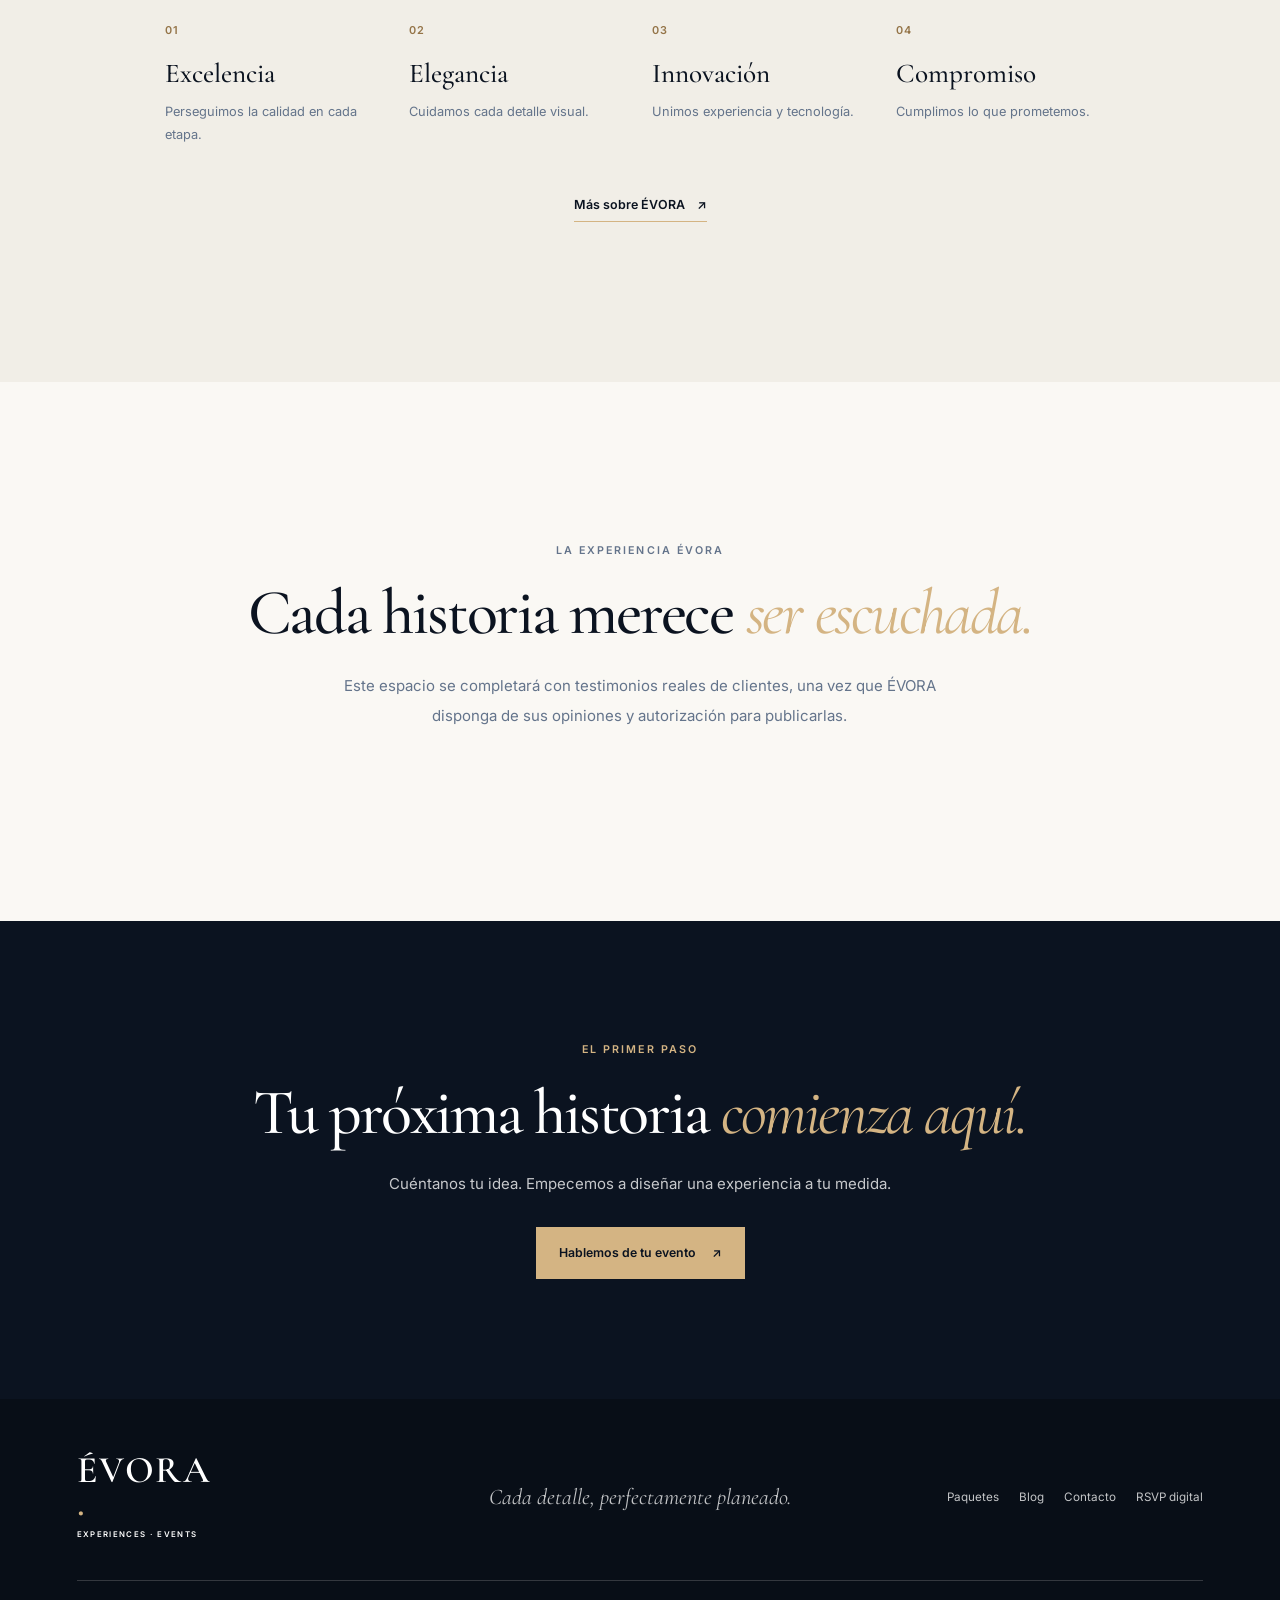
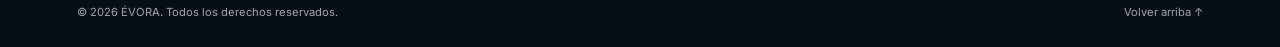
==== commit 17e3796d: "Agregado animacion a tarjetas y correcciones menores" ====
--- a/index.html
+++ b/index.html
@@ -30,54 +30,58 @@
 <body>
   <a class="skip-link" href="#contenido">Saltar al contenido</a>
 
-  <!-- CABECERA Y NAVEGACIÓN -->
-  <header class="header" id="inicio">
+ 
+<!-- CABECERA Y NAVEGACIÓN -->
+<header class="header" id="inicio">
     <div class="header-inner">
-      <a class="logo" href="index.html" aria-label="ÉVORA, página de inicio">
-        ÉVORA<span class="logo-dot">.</span>
-        <span class="logo-caption">EXPERIENCES · EVENTS</span>
-      </a>
-
-      <button
-        class="menu-toggle"
-        id="menuToggle"
-        type="button"
-        aria-label="Abrir menú"
-        aria-controls="navMenu"
-        aria-expanded="false"
-      >
-        <span></span>
-        <span></span>
-      </button>
-
-      <nav class="nav" id="navMenu" aria-label="Navegación principal">
-        <a href="nosotros.html">Nosotros</a>
-
-        <div class="nav-dropdown">
-          <button
-            class="nav-dropdown-toggle"
+
+        <a class="logo" href="#inicio" aria-label="ÉVORA, página de inicio">
+            ÉVORA<span class="logo-dot"></span>
+            <span class="logo-caption">EXPERIENCES · EVENTS</span>
+        </a>
+
+        <button
+            class="menu-toggle"
+            id="menuToggle"
             type="button"
+            aria-label="Abrir menú"
+            aria-controls="navMenu"
             aria-expanded="false"
-            aria-controls="servicesMenu"
-          >
-            Servicios <span aria-hidden="true">⌄</span>
-          </button>
-
-          <div class="nav-dropdown-menu" id="servicesMenu">
-            <a href="bodas.html">Bodas</a>
-            <a href="bodas-destino.html">Bodas destino</a>
-            <a href="eventos-corporativos.html">Eventos corporativos</a>
-            <a href="ocasiones-especiales.html">Ocasiones especiales</a>
-          </div>
-        </div>
-
-        <a href="rsvp-digital.html">RSVP digital</a>
-        <a href="gestion-invitados.html">Gestión de invitados</a>
-        <a href="galeria.html">Galería</a>
-        <a class="nav-cta" href="contacto.html">Hablemos</a>
-      </nav>
+        >
+            <span></span>
+            <span></span>
+        </button>
+
+        <nav class="nav" id="navMenu" aria-label="Navegación principal">
+            <a href="nosotros.html">Nosotros</a>
+
+            <div class="nav-dropdown">
+                <button
+                    class="nav-dropdown-toggle"
+                    type="button"
+                    aria-expanded="false"
+                    aria-controls="servicesMenu"
+                >
+                    Servicios <span aria-hidden="true">⌄</span>
+                </button>
+
+                <div class="nav-dropdown-menu" id="servicesMenu">
+                    <a href="bodas.html">Bodas</a>
+                    <a href="bodas-destino.html">Bodas destino</a>
+                    <a href="eventos-corporativos.html">Eventos corporativos</a>
+                    <a href="ocasiones-especiales.html">Ocasiones especiales</a>
+                </div>
+            </div>
+
+            <a href="rsvp-digital.html">RSVP digital</a>
+            <a href="gestion-invitados.html">Gestión de invitados</a>
+            <a href="galeria.html">Galería</a>
+            <a class="nav-cta" href="contacto.html">Hablemos</a>
+        </nav>
+
     </div>
-  </header>
+</header>
+
 
   <main id="contenido">
     <!-- HERO PRINCIPAL -->
@@ -142,100 +146,137 @@
       </a>
     </section>
 
-    <!-- SERVICIOS PRINCIPALES -->
-    <section class="services section-wrap" id="servicios">
-      <div class="section-heading reveal">
+    
+<!-- SERVICIOS PRINCIPALES -->
+<section class="services section-wrap" id="servicios">
+    <div class="section-heading reveal">
         <div>
-          <p class="eyebrow">NUESTRO UNIVERSO</p>
-          <h2>
-            Un propósito.
-            <em>Mil posibilidades.</em>
-          </h2>
+            <p class="eyebrow">NUESTRO UNIVERSO</p>
+            <h2>
+                Un propósito.
+                <em>Mil posibilidades.</em>
+            </h2>
         </div>
 
         <p>
-          Soluciones integrales para celebrar, conectar y crear momentos
-          que merecen ser recordados.
-        </p>
-      </div>
-
-      <div class="service-grid">
+            Soluciones integrales para celebrar, conectar y crear momentos
+            que merecen ser recordados.
+        </p>
+    </div>
+
+    <div class="service-grid">
+
+        <!-- SERVICIO 01: BODAS -->
         <article class="service-card reveal">
-          <a href="bodas.html" class="service-image-link"
-             aria-label="Descubrir el servicio de bodas">
-            <img
-              src="https://images.unsplash.com/photo-1519741497674-611481863552?auto=format&fit=crop&w=900&q=80"
-              alt="Ceremonia de boda cuidadosamente ambientada"
-              width="900"
-              height="1100"
-              loading="lazy"
-            >
-          </a>
-
-          <p class="service-number">01 / CELEBRACIONES</p>
-          <h3>Bodas y bodas destino</h3>
-
-          <p>
-            Planificación integral, diseño y coordinación para celebrar
-            una historia única.
-          </p>
-
-          <a class="text-link" href="bodas.html">
-            Explorar servicio <span aria-hidden="true">↗</span>
-          </a>
+            <a href="bodas.html" class="service-image-link"
+               aria-label="Descubrir el servicio de bodas">
+                <img
+                    class="service-image image-wedding"
+                    src="https://images.unsplash.com/photo-1519741497674-611481863552?auto=format&fit=crop&w=850&q=85"
+                    alt="Ceremonia de boda elegantemente ambientada"
+                    width="850"
+                    height="700"
+                    loading="lazy"
+                >
+            </a>
+
+            <div class="service-content">
+                <span class="card-kicker">01 / CELEBRACIONES</span>
+                <h3>Bodas</h3>
+                <p>
+                    Planeación completa o parcial y coordinación del día
+                    para vivir tu celebración con tranquilidad.
+                </p>
+                <a class="arrow-link" href="bodas.html">
+                    Explorar servicio <span aria-hidden="true">↗</span>
+                </a>
+            </div>
         </article>
 
+        <!-- SERVICIO 02: BODAS DESTINO -->
         <article class="service-card reveal">
-          <a href="eventos-corporativos.html" class="service-image-link"
-             aria-label="Descubrir los eventos corporativos">
-            <img
-              src="https://images.unsplash.com/photo-1511795409834-ef04bbd61622?auto=format&fit=crop&w=900&q=80"
-              alt="Salón preparado para un evento corporativo"
-              width="900"
-              height="1100"
-              loading="lazy"
-            >
-          </a>
-
-          <p class="service-number">02 / CONEXIONES</p>
-          <h3>Eventos corporativos</h3>
-
-          <p>
-            Encuentros que conectan personas y comunican la esencia
-            de cada organización.
-          </p>
-
-          <a class="text-link" href="eventos-corporativos.html">
-            Explorar servicio <span aria-hidden="true">↗</span>
-          </a>
+            <a href="bodas-destino.html" class="service-image-link"
+               aria-label="Descubrir el servicio de bodas destino">
+                <img
+                    class="service-image image-destination"
+                    src="https://images.unsplash.com/photo-1507504031003-b417219a0fde?auto=format&fit=crop&w=850&q=85"
+                    alt="Celebración de boda en un destino especial"
+                    width="850"
+                    height="700"
+                    loading="lazy"
+                >
+            </a>
+
+            <div class="service-content">
+                <span class="card-kicker">02 / DESTINOS</span>
+                <h3>Bodas destino</h3>
+                <p>
+                    Celebraciones con identidad propia, en destinos
+                    nacionales e internacionales seleccionados.
+                </p>
+                <a class="arrow-link" href="bodas-destino.html">
+                    Explorar servicio <span aria-hidden="true">↗</span>
+                </a>
+            </div>
         </article>
 
+        <!-- SERVICIO 03: EVENTOS CORPORATIVOS -->
         <article class="service-card reveal">
-          <a href="ocasiones-especiales.html" class="service-image-link"
-             aria-label="Descubrir las ocasiones especiales">
-            <img
-              src="https://images.unsplash.com/photo-1464366400600-7168b8af9bc3?auto=format&fit=crop&w=900&q=80"
-              alt="Mesa decorada para una celebración especial"
-              width="900"
-              height="1100"
-              loading="lazy"
-            >
-          </a>
-
-          <p class="service-number">03 / MOMENTOS</p>
-          <h3>Ocasiones especiales</h3>
-
-          <p>
-            Celebraciones personalizadas que convierten cada ocasión
-            en un recuerdo extraordinario.
-          </p>
-
-          <a class="text-link" href="ocasiones-especiales.html">
-            Explorar servicio <span aria-hidden="true">↗</span>
-          </a>
+            <a href="eventos-corporativos.html" class="service-image-link"
+               aria-label="Descubrir los eventos corporativos">
+                <img
+                    class="service-image image-corporate"
+                    src="https://images.unsplash.com/photo-1511795409834-ef04bbd61622?auto=format&fit=crop&w=850&q=85"
+                    alt="Espacio preparado para un evento corporativo"
+                    width="850"
+                    height="700"
+                    loading="lazy"
+                >
+            </a>
+
+            <div class="service-content">
+                <span class="card-kicker">03 / MARCAS Y EQUIPOS</span>
+                <h3>Eventos corporativos</h3>
+                <p>
+                    Congresos, lanzamientos, seminarios y encuentros de
+                    networking organizados con precisión.
+                </p>
+                <a class="arrow-link" href="eventos-corporativos.html">
+                    Explorar servicio <span aria-hidden="true">↗</span>
+                </a>
+            </div>
         </article>
-      </div>
-    </section>
+
+        <!-- SERVICIO 04: OCASIONES ESPECIALES -->
+        <article class="service-card reveal">
+            <a href="ocasiones-especiales.html" class="service-image-link"
+               aria-label="Descubrir las ocasiones especiales">
+                <img
+                    class="service-image image-celebration"
+                    src="https://images.unsplash.com/photo-1464366400600-7168b8af9bc3?auto=format&fit=crop&w=850&q=85"
+                    alt="Mesa decorada para una celebración especial"
+                    width="850"
+                    height="700"
+                    loading="lazy"
+                >
+            </a>
+
+            <div class="service-content">
+                <span class="card-kicker">04 / MOMENTOS PERSONALES</span>
+                <h3>Ocasiones especiales</h3>
+                <p>
+                    Cumpleaños, aniversarios, graduaciones y quinceañeros
+                    diseñados alrededor de tu historia.
+                </p>
+                <a class="arrow-link" href="ocasiones-especiales.html">
+                    Explorar servicio <span aria-hidden="true">↗</span>
+                </a>
+            </div>
+        </article>
+
+    </div>
+</section>
+
 
     <!-- TECNOLOGÍA PARA LA GESTIÓN DE INVITADOS -->
     <section class="technology" aria-labelledby="technology-title">
--- a/css/estilos.css
+++ b/css/estilos.css
@@ -51,9 +51,18 @@
   box-sizing: border-box;
 }
 
+
+/* Desplazamiento suave al navegar por anclas */
 html {
-  scroll-behavior: smooth;
-  scroll-padding-top: 110px;
+    scroll-behavior: smooth;
+    scroll-padding-top: 90px;
+}
+
+/* Respetar la preferencia del usuario por menos movimiento */
+@media (prefers-reduced-motion: reduce) {
+    html {
+        scroll-behavior: auto;
+    }
 }
 
 body {
@@ -199,41 +208,45 @@
 }
 
 .header-inner {
-  width: min(92%, 1440px);
-  min-height: var(--header-height);
-  margin-inline: auto;
-  display: flex;
-  align-items: center;
-  justify-content: space-between;
-  gap: 28px;
-}
+    width: min(90%, 1240px);
+    min-height: var(--header-height);
+    margin-inline: auto;
+    display: flex;
+    align-items: center;
+    justify-content: space-between;
+    gap: 28px;
+}
+
+
 
 .logo {
-  display: inline-flex;
-  flex-direction: column;
-  align-items: flex-start;
-  flex-shrink: 0;
-  color: var(--color-midnight);
-  font-family: var(--font-display);
-  font-size: 2.35rem;
-  font-weight: 600;
-  line-height: 0.88;
-  letter-spacing: 0.04em;
+    display: inline-flex;
+    flex-direction: column;
+    align-items: flex-start;
+    flex-shrink: 0;
+    color: var(--color-midnight);
+    font-family: var(--font-display);
+    font-size: 2.35rem;
+    font-weight: 600;
+    line-height: 0.88;
+    letter-spacing: 0.04em;
+    text-decoration: none;
 }
 
 .logo-dot {
-  display: inline;
-  color: var(--color-gold);
+    display: inline;
+    color: var(--color-gold);
 }
 
 .logo-caption {
-  margin-top: 9px;
-  font-family: var(--font-body);
-  font-size: 0.49rem;
-  font-weight: 600;
-  line-height: 1.4;
-  letter-spacing: 0.17em;
-}
+    margin-top: 9px;
+    font-family: var(--font-body);
+    font-size: 0.49rem;
+    font-weight: 600;
+    line-height: 1.4;
+    letter-spacing: 0.17em;
+}
+
 
 .nav {
   display: flex;
@@ -551,81 +564,291 @@
 }
 
 
-/* 8. SERVICIOS */
-
-.services {
-  padding-top: 25px;
-  padding-bottom: var(--space-9);
-}
-
-.section-heading {
-  display: flex;
-  align-items: flex-end;
-  justify-content: space-between;
-  gap: 50px;
-  margin-bottom: 45px;
-}
-
-.section-heading h2 {
-  max-width: 680px;
-  margin-bottom: 0;
-}
-
-.section-heading > p {
-  max-width: 365px;
-  margin-bottom: 7px;
-  color: var(--color-slate);
-  line-height: 1.9;
-}
-
-.service-grid {
-  display: grid;
-  grid-template-columns: repeat(3, minmax(0, 1fr));
-  gap: 28px;
-}
-
-.service-card {
-  min-width: 0;
-}
-
-.service-image-link {
-  display: block;
-  overflow: hidden;
-  background: var(--color-mist);
-}
-
-.service-card img {
-  width: 100%;
-  aspect-ratio: 4 / 4.7;
-  object-fit: cover;
-  transition: transform 600ms ease;
-}
-
-.service-image-link:hover img {
-  transform: scale(1.035);
-}
-
-.service-number {
-  margin: 24px 0 12px;
-  color: #947448;
-  font-size: 0.63rem;
-  font-weight: 600;
-  letter-spacing: 0.14em;
-}
-
-.service-card h3 {
-  margin-bottom: 12px;
-  font-family: var(--font-display);
-  font-size: 1.9rem;
-}
-
-.service-card > p:not(.service-number) {
-  margin-bottom: 22px;
-  color: var(--color-slate);
-  font-size: 0.87rem;
-  line-height: 1.9;
-}
-
+
+/* ==========================================
+   ÉVORA — UNIVERSO DE SERVICIOS
+   Diseño editorial premium
+   ========================================== */
+
+.services.section-wrap {
+    padding-top: clamp(76px, 9vw, 124px);
+    padding-bottom: clamp(80px, 9vw, 120px);
+}
+
+/* Encabezado */
+
+.services .section-heading {
+    display: grid;
+    grid-template-columns: 1.1fr 0.65fr;
+    align-items: end;
+    gap: 48px;
+    margin-bottom: 48px;
+}
+
+.services .section-heading .eyebrow {
+    margin-bottom: 18px;
+    color: #9C7845;
+    font-size: 10px;
+    font-weight: 700;
+    letter-spacing: 0.22em;
+}
+
+.services .section-heading h2 {
+    max-width: 650px;
+    margin: 0;
+    color: #0B1320;
+    font-family: var(--font-display, "Cormorant Garamond", Georgia, serif);
+    font-size: clamp(42px, 5vw, 68px);
+    font-weight: 400;
+    line-height: 0.98;
+    letter-spacing: -0.035em;
+}
+
+.services .section-heading h2 em {
+    display: block;
+    color: #9C7845;
+    font-weight: 400;
+}
+
+.services .section-heading > p {
+    max-width: 390px;
+    justify-self: end;
+    margin: 0 0 5px;
+    color: #626873;
+    font-family: var(--font-body, "Inter", Arial, sans-serif);
+    font-size: 13px;
+    line-height: 1.95;
+}
+
+/* Cuadrícula */
+
+.services .service-grid {
+    display: grid;
+    grid-template-columns: repeat(4, minmax(0, 1fr));
+    gap: 20px;
+    align-items: stretch;
+}
+
+/* Tarjetas */
+
+
+.services .service-card {
+    position: relative;
+    min-width: 0;
+    display: flex;
+    flex-direction: column;
+    overflow: hidden;
+    background: #FAF8F4;
+    border: 1px solid rgba(11, 19, 32, 0.09);
+    transition: transform 0.35s ease,
+                box-shadow 0.35s ease,
+                border-color 0.35s ease;
+    will-change: transform;
+}
+
+.services .service-card:hover {
+    transform: translateY(-10px) !important;
+    border-color: rgba(212, 180, 131, 0.75);
+    box-shadow: 0 22px 45px rgba(11, 19, 32, 0.13);
+}
+
+
+
+/* Fotografía */
+
+.services .service-image-link {
+    position: relative;
+    display: block;
+    width: 100%;
+    aspect-ratio: 4 / 3;
+    overflow: hidden;
+    background: #E9E4DB;
+}
+
+.services .service-image-link::after {
+    content: "";
+    position: absolute;
+    inset: 0;
+    background: linear-gradient(
+        180deg,
+        rgba(11, 19, 32, 0.02) 55%,
+        rgba(11, 19, 32, 0.12) 100%
+    );
+    pointer-events: none;
+}
+
+.services .service-image {
+    display: block;
+    width: 100%;
+    height: 100%;
+    object-fit: cover;
+    object-position: center;
+    transition: transform 650ms cubic-bezier(0.2, 0.65, 0.3, 1);
+}
+
+.services .service-card:hover .service-image {
+    transform: scale(1.045);
+}
+
+/* Contenido de cada tarjeta */
+
+.services .service-content {
+    flex: 1;
+    display: flex;
+    flex-direction: column;
+    align-items: flex-start;
+    padding: 25px 22px 26px;
+}
+
+.services .card-kicker {
+    display: block;
+    margin: 0 0 17px;
+    color: #9C7845;
+    font-family: var(--font-body, "Inter", Arial, sans-serif);
+    font-size: 9px;
+    font-weight: 600;
+    line-height: 1.6;
+    letter-spacing: 0.16em;
+}
+
+.services .service-content h3 {
+    margin: 0 0 13px;
+    color: #0B1320;
+    font-family: var(--font-display, "Cormorant Garamond", Georgia, serif);
+    font-size: clamp(25px, 2vw, 31px);
+    font-weight: 500;
+    line-height: 1.08;
+    letter-spacing: -0.015em;
+}
+
+.services .service-content p {
+    flex: 1;
+    margin: 0 0 25px;
+    color: #626873;
+    font-family: var(--font-body, "Inter", Arial, sans-serif);
+    font-size: 11px;
+    font-weight: 400;
+    line-height: 1.9;
+}
+
+/* Enlace elegante */
+
+.services .arrow-link {
+    display: inline-flex;
+    align-items: center;
+    gap: 10px;
+    margin-top: auto;
+    padding-bottom: 7px;
+    border-bottom: 1px solid #D4B483;
+    color: #0B1320;
+    font-family: var(--font-body, "Inter", Arial, sans-serif);
+    font-size: 9px;
+    font-weight: 600;
+    letter-spacing: 0.07em;
+    text-decoration: none;
+    transition:
+        color 250ms ease,
+        gap 250ms ease,
+        border-color 250ms ease;
+}
+
+.services .arrow-link span {
+    font-size: 13px;
+    line-height: 1;
+}
+
+.services .arrow-link:hover {
+    gap: 15px;
+    color: #9C7845;
+    border-color: #9C7845;
+}
+
+.services .arrow-link:focus-visible,
+.services .service-image-link:focus-visible {
+    outline: 2px solid #9C7845;
+    outline-offset: 4px;
+}
+
+/* Tabletas y portátiles pequeños */
+
+@media (max-width: 1100px) {
+    .services .service-grid {
+        grid-template-columns: repeat(2, minmax(0, 1fr));
+        gap: 24px;
+    }
+
+    .services .service-image-link {
+        aspect-ratio: 5 / 3;
+    }
+
+    .services .service-content {
+        padding: 26px 25px 28px;
+    }
+
+    .services .service-content h3 {
+        font-size: 30px;
+    }
+
+    .services .service-content p {
+        font-size: 12px;
+    }
+}
+
+/* Móviles */
+
+@media (max-width: 650px) {
+    .services .section-heading {
+        grid-template-columns: 1fr;
+        gap: 22px;
+        margin-bottom: 32px;
+    }
+
+    .services .section-heading h2 {
+        font-size: clamp(40px, 11vw, 54px);
+        line-height: 1.02;
+    }
+
+    .services .section-heading > p {
+        justify-self: start;
+        font-size: 12px;
+    }
+
+    .services .service-grid {
+        grid-template-columns: minmax(0, 1fr);
+        gap: 24px;
+    }
+
+    .services .service-image-link {
+        aspect-ratio: 5 / 3;
+    }
+
+    .services .service-content {
+        padding: 25px 23px 27px;
+    }
+
+    .services .service-content h3 {
+        font-size: 31px;
+    }
+
+    .services .service-content p {
+        font-size: 12px;
+    }
+}
+
+/* Accesibilidad */
+
+@media (prefers-reduced-motion: reduce) {
+    .services .service-card,
+    .services .service-image,
+    .services .arrow-link {
+        transition: none;
+    }
+
+    .services .service-card:hover,
+    .services .service-card:hover .service-image {
+        transform: none;
+    }
+}
 
 /* 9. TECNOLOGÍA */
 
@@ -1356,3 +1579,31 @@
     transform: none;
   }
 }
+
+
+/* Mantener intacto el diseño del logo */
+.header .logo {
+    display: inline-flex;
+    flex-direction: column;
+    align-items: flex-start;
+    flex-shrink: 0;
+    text-decoration: none;
+    line-height: 1;
+}
+
+.header .logo-dot,
+.header .logo-caption {
+    flex-shrink: 0;
+}
+
+
+/* PRUEBA TEMPORAL: movimiento de tarjetas ÉVORA */
+.services .service-grid > article.service-card.reveal {
+    transform: translateY(0);
+    transition: transform 0.4s ease, box-shadow 0.4s ease;
+}
+
+.services .service-grid > article.service-card.reveal:hover {
+    transform: translateY(-15px) !important;
+    box-shadow: 0 22px 45px rgba(11, 19, 32, 0.18);
+}
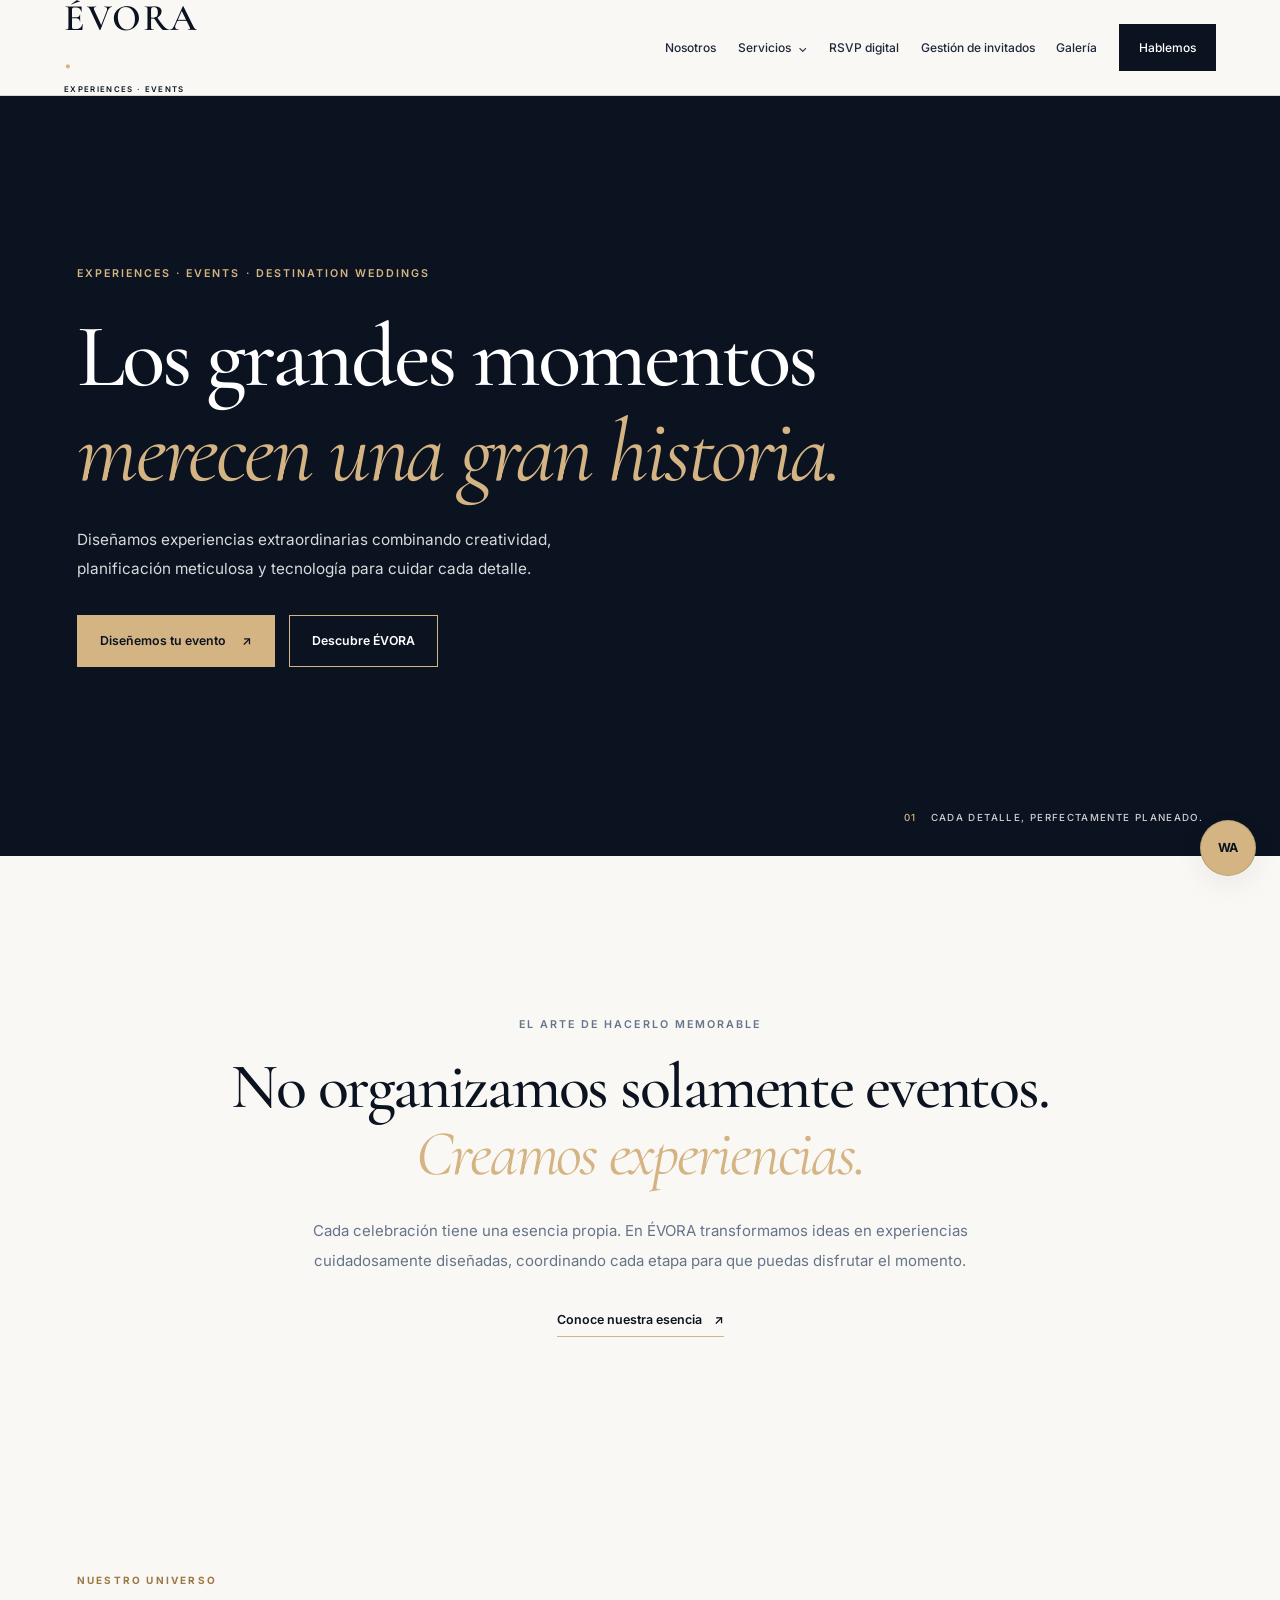
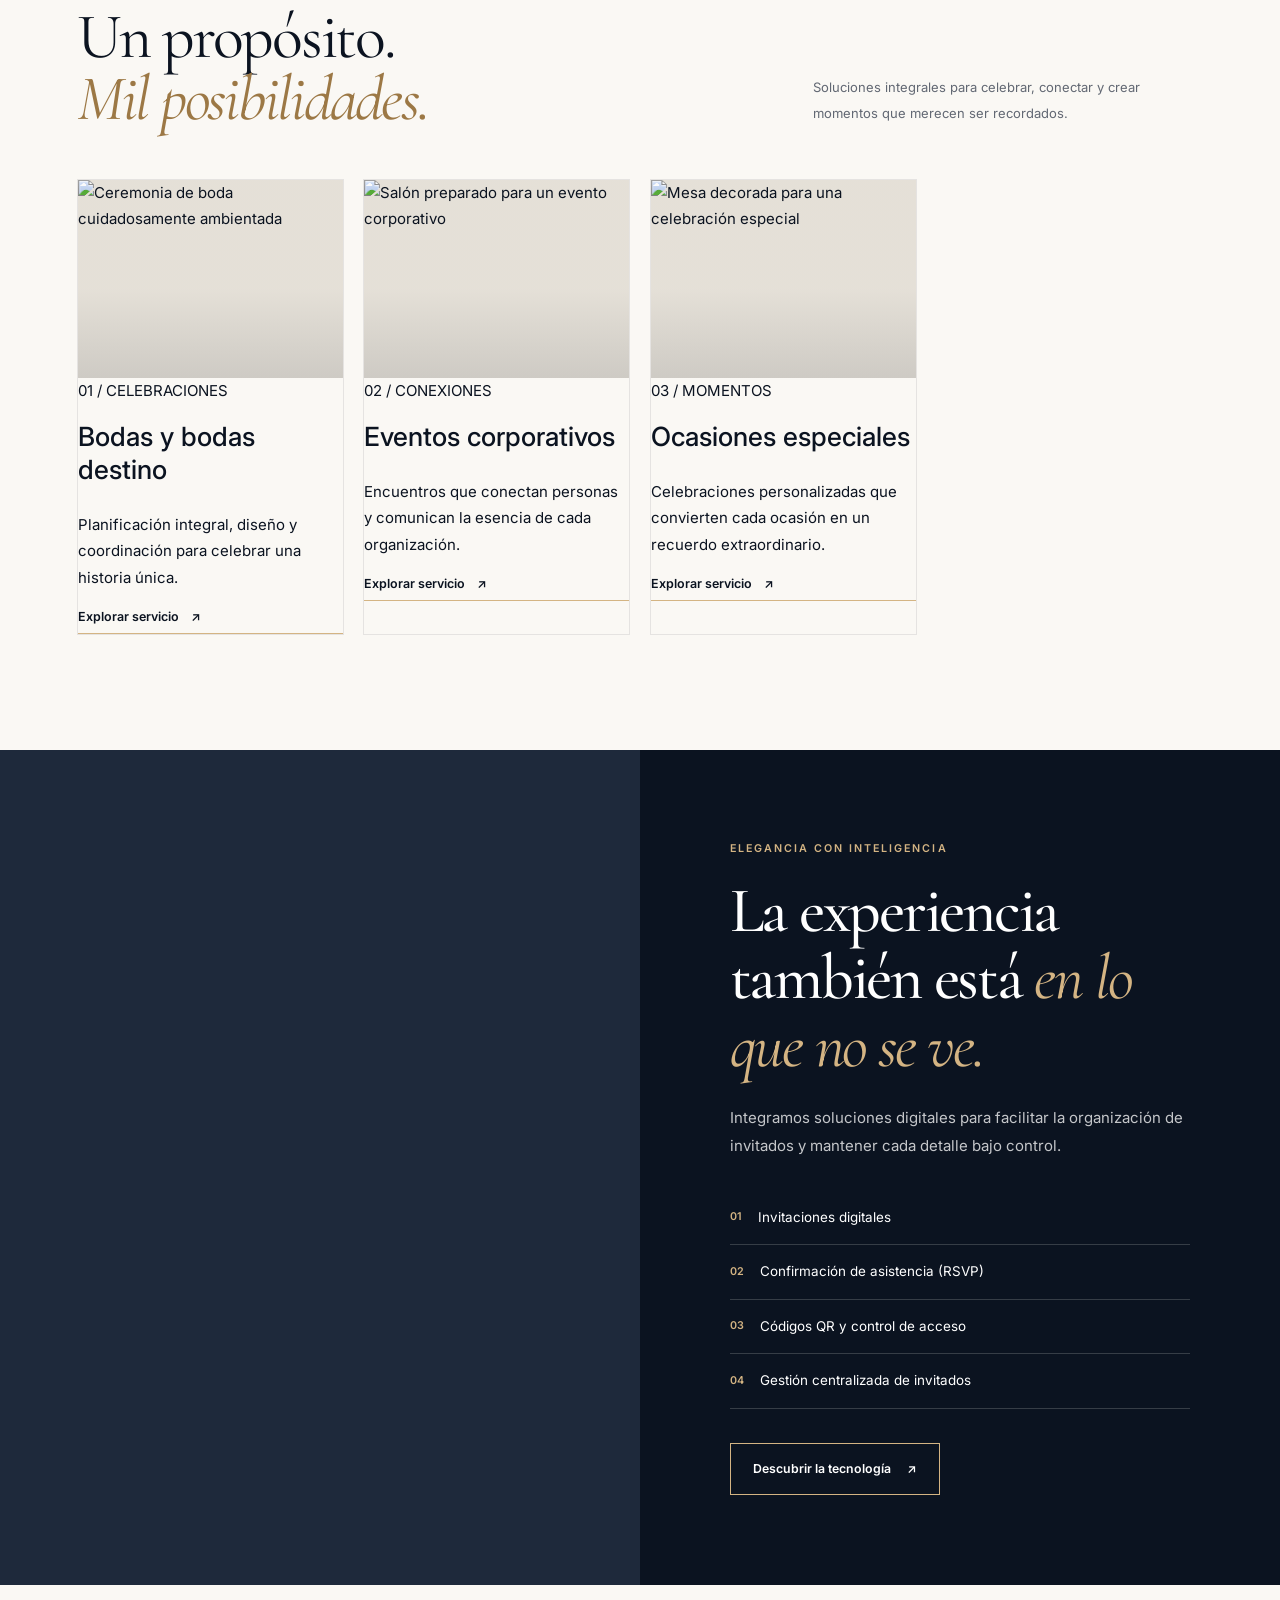
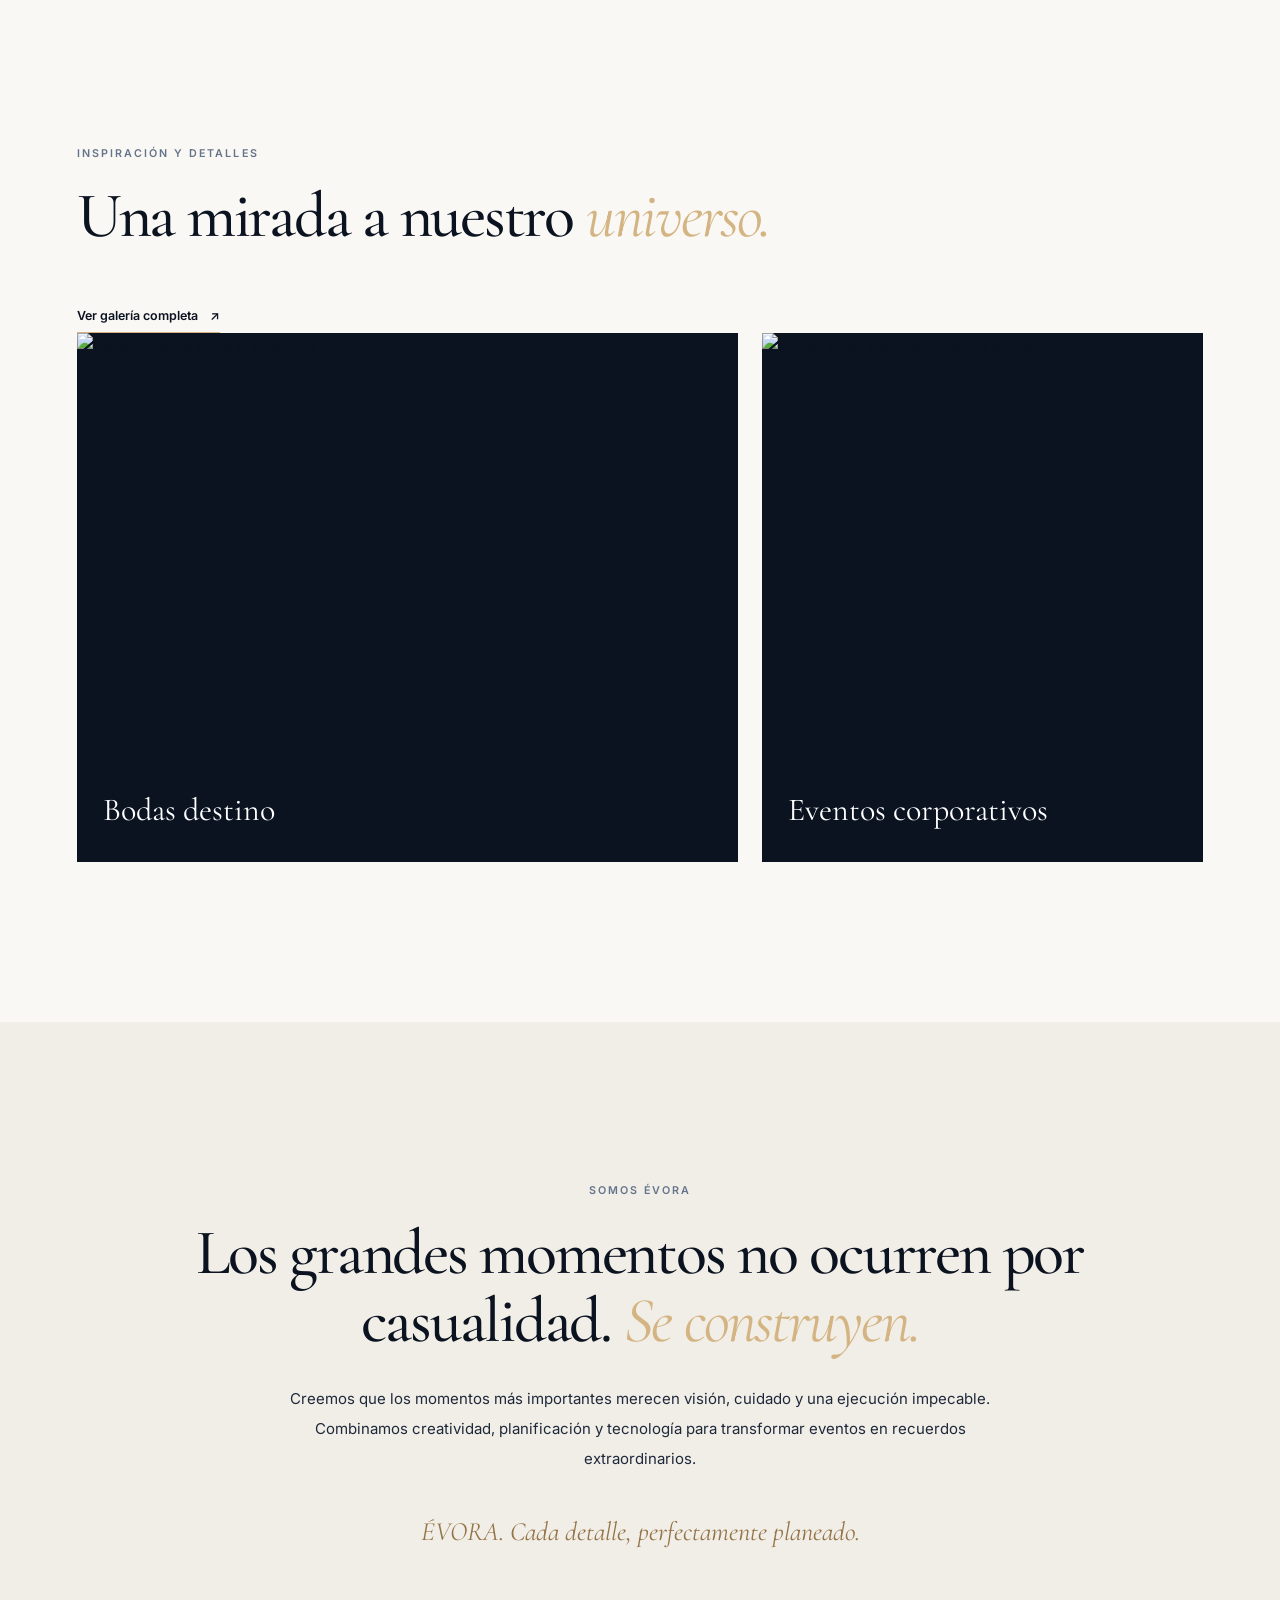
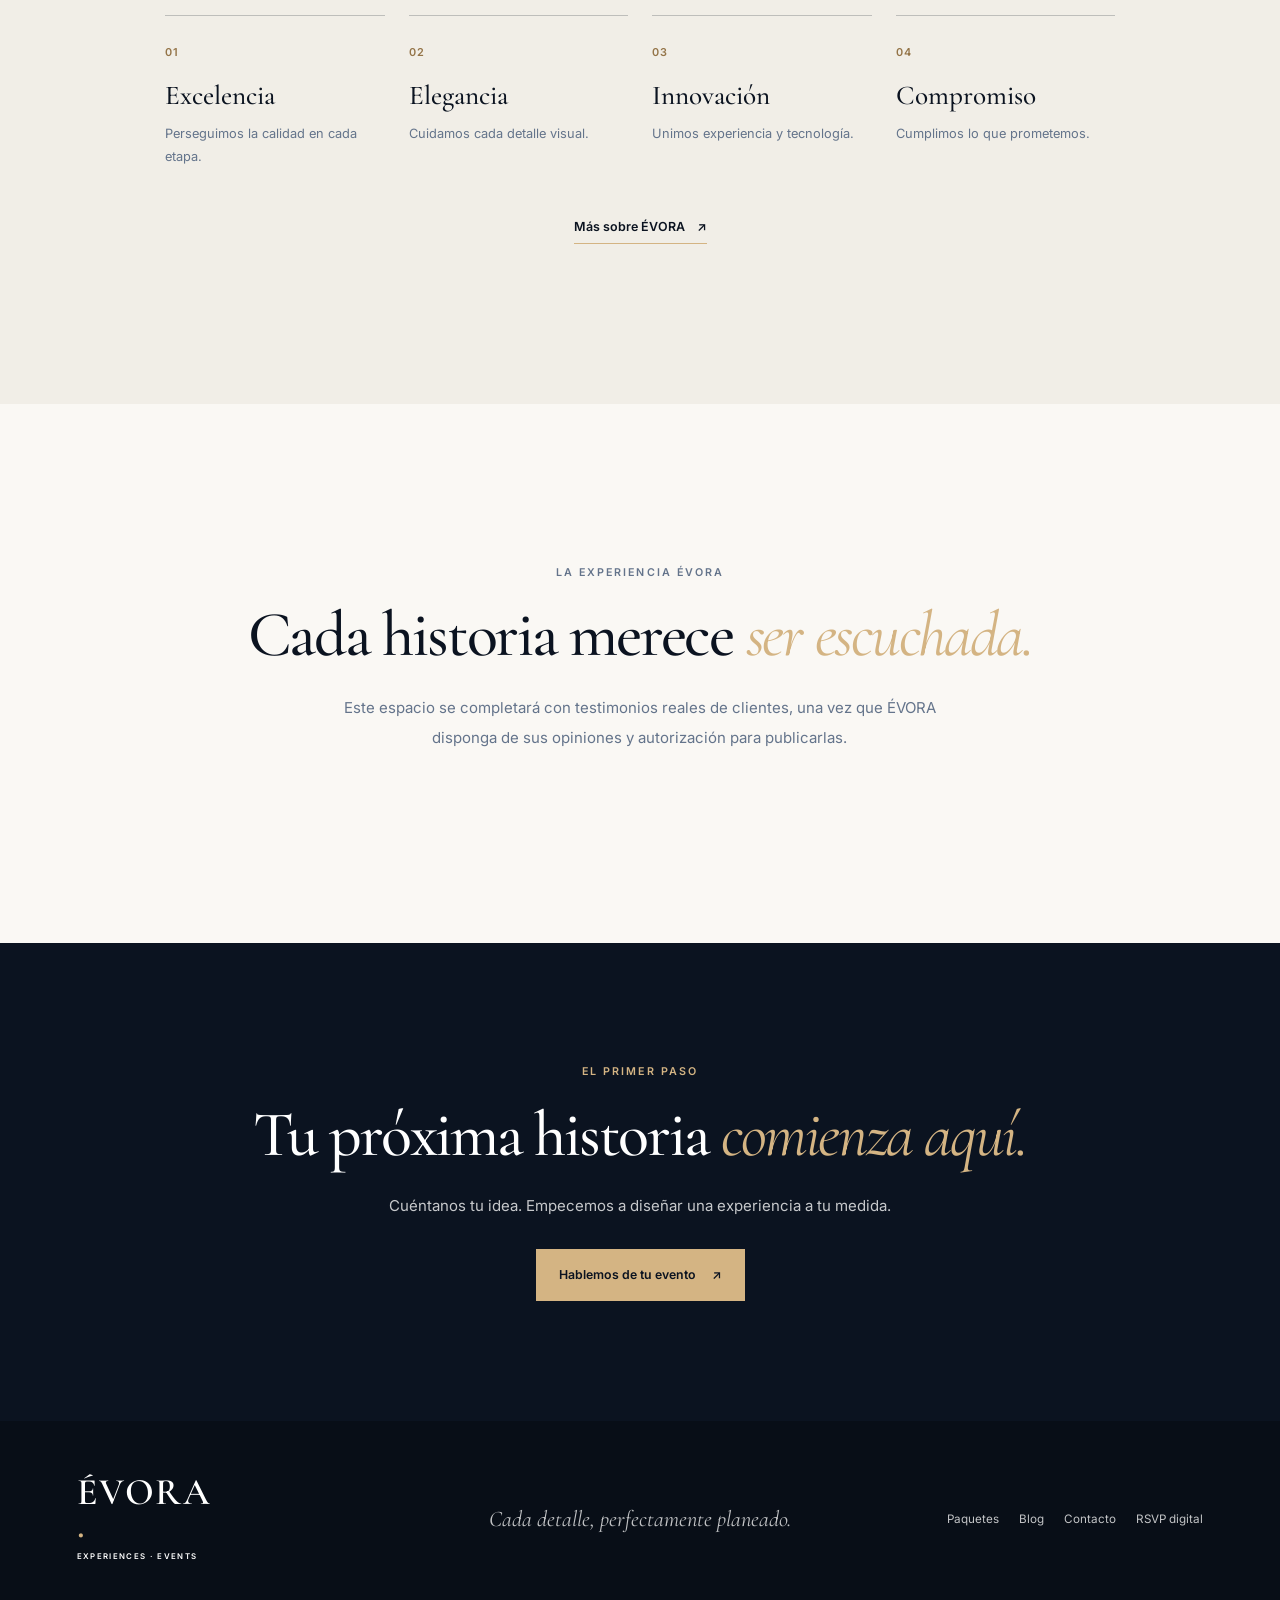
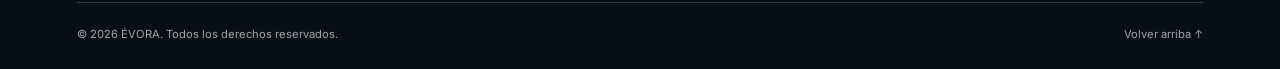
==== commit ae7e452d: "Agregado la pagina de bodas" ====
--- a/index.html
+++ b/index.html
@@ -1,4 +1,3 @@
-
 <!DOCTYPE html>
 <html lang="es">
 <head>
@@ -30,58 +29,54 @@
 <body>
   <a class="skip-link" href="#contenido">Saltar al contenido</a>
 
- 
-<!-- CABECERA Y NAVEGACIÓN -->
-<header class="header" id="inicio">
+  <!-- CABECERA Y NAVEGACIÓN -->
+  <header class="header" id="inicio">
     <div class="header-inner">
-
-        <a class="logo" href="#inicio" aria-label="ÉVORA, página de inicio">
-            ÉVORA<span class="logo-dot"></span>
-            <span class="logo-caption">EXPERIENCES · EVENTS</span>
-        </a>
-
-        <button
-            class="menu-toggle"
-            id="menuToggle"
+      <a class="logo" href="index.html" aria-label="ÉVORA, página de inicio">
+        ÉVORA<span class="logo-dot">.</span>
+        <span class="logo-caption">EXPERIENCES · EVENTS</span>
+      </a>
+
+      <button
+        class="menu-toggle"
+        id="menuToggle"
+        type="button"
+        aria-label="Abrir menú"
+        aria-controls="navMenu"
+        aria-expanded="false"
+      >
+        <span></span>
+        <span></span>
+      </button>
+
+      <nav class="nav" id="navMenu" aria-label="Navegación principal">
+        <a href="nosotros.html">Nosotros</a>
+
+        <div class="nav-dropdown">
+          <button
+            class="nav-dropdown-toggle"
             type="button"
-            aria-label="Abrir menú"
-            aria-controls="navMenu"
             aria-expanded="false"
-        >
-            <span></span>
-            <span></span>
-        </button>
-
-        <nav class="nav" id="navMenu" aria-label="Navegación principal">
-            <a href="nosotros.html">Nosotros</a>
-
-            <div class="nav-dropdown">
-                <button
-                    class="nav-dropdown-toggle"
-                    type="button"
-                    aria-expanded="false"
-                    aria-controls="servicesMenu"
-                >
-                    Servicios <span aria-hidden="true">⌄</span>
-                </button>
-
-                <div class="nav-dropdown-menu" id="servicesMenu">
-                    <a href="bodas.html">Bodas</a>
-                    <a href="bodas-destino.html">Bodas destino</a>
-                    <a href="eventos-corporativos.html">Eventos corporativos</a>
-                    <a href="ocasiones-especiales.html">Ocasiones especiales</a>
-                </div>
-            </div>
-
-            <a href="rsvp-digital.html">RSVP digital</a>
-            <a href="gestion-invitados.html">Gestión de invitados</a>
-            <a href="galeria.html">Galería</a>
-            <a class="nav-cta" href="contacto.html">Hablemos</a>
-        </nav>
-
+            aria-controls="servicesMenu"
+          >
+            Servicios <span aria-hidden="true">⌄</span>
+          </button>
+
+          <div class="nav-dropdown-menu" id="servicesMenu">
+            <a href="bodas.html">Bodas</a>
+            <a href="bodas-destino.html">Bodas destino</a>
+            <a href="eventos-corporativos.html">Eventos corporativos</a>
+            <a href="ocasiones-especiales.html">Ocasiones especiales</a>
+          </div>
+        </div>
+
+        <a href="rsvp-digital.html">RSVP digital</a>
+        <a href="gestion-invitados.html">Gestión de invitados</a>
+        <a href="galeria.html">Galería</a>
+        <a class="nav-cta" href="contacto.html">Hablemos</a>
+      </nav>
     </div>
-</header>
-
+  </header>
 
   <main id="contenido">
     <!-- HERO PRINCIPAL -->
@@ -146,137 +141,100 @@
       </a>
     </section>
 
-    
-<!-- SERVICIOS PRINCIPALES -->
-<section class="services section-wrap" id="servicios">
-    <div class="section-heading reveal">
+    <!-- SERVICIOS PRINCIPALES -->
+    <section class="services section-wrap" id="servicios">
+      <div class="section-heading reveal">
         <div>
-            <p class="eyebrow">NUESTRO UNIVERSO</p>
-            <h2>
-                Un propósito.
-                <em>Mil posibilidades.</em>
-            </h2>
+          <p class="eyebrow">NUESTRO UNIVERSO</p>
+          <h2>
+            Un propósito.
+            <em>Mil posibilidades.</em>
+          </h2>
         </div>
 
         <p>
-            Soluciones integrales para celebrar, conectar y crear momentos
-            que merecen ser recordados.
-        </p>
-    </div>
-
-    <div class="service-grid">
-
-        <!-- SERVICIO 01: BODAS -->
+          Soluciones integrales para celebrar, conectar y crear momentos
+          que merecen ser recordados.
+        </p>
+      </div>
+
+      <div class="service-grid">
         <article class="service-card reveal">
-            <a href="bodas.html" class="service-image-link"
-               aria-label="Descubrir el servicio de bodas">
-                <img
-                    class="service-image image-wedding"
-                    src="https://images.unsplash.com/photo-1519741497674-611481863552?auto=format&fit=crop&w=850&q=85"
-                    alt="Ceremonia de boda elegantemente ambientada"
-                    width="850"
-                    height="700"
-                    loading="lazy"
-                >
-            </a>
-
-            <div class="service-content">
-                <span class="card-kicker">01 / CELEBRACIONES</span>
-                <h3>Bodas</h3>
-                <p>
-                    Planeación completa o parcial y coordinación del día
-                    para vivir tu celebración con tranquilidad.
-                </p>
-                <a class="arrow-link" href="bodas.html">
-                    Explorar servicio <span aria-hidden="true">↗</span>
-                </a>
-            </div>
+          <a href="bodas.html" class="service-image-link"
+             aria-label="Descubrir el servicio de bodas">
+            <img
+              src="https://images.unsplash.com/photo-1519741497674-611481863552?auto=format&fit=crop&w=900&q=80"
+              alt="Ceremonia de boda cuidadosamente ambientada"
+              width="900"
+              height="1100"
+              loading="lazy"
+            >
+          </a>
+
+          <p class="service-number">01 / CELEBRACIONES</p>
+          <h3>Bodas y bodas destino</h3>
+
+          <p>
+            Planificación integral, diseño y coordinación para celebrar
+            una historia única.
+          </p>
+
+          <a class="text-link" href="bodas.html">
+            Explorar servicio <span aria-hidden="true">↗</span>
+          </a>
         </article>
 
-        <!-- SERVICIO 02: BODAS DESTINO -->
         <article class="service-card reveal">
-            <a href="bodas-destino.html" class="service-image-link"
-               aria-label="Descubrir el servicio de bodas destino">
-                <img
-                    class="service-image image-destination"
-                    src="https://images.unsplash.com/photo-1507504031003-b417219a0fde?auto=format&fit=crop&w=850&q=85"
-                    alt="Celebración de boda en un destino especial"
-                    width="850"
-                    height="700"
-                    loading="lazy"
-                >
-            </a>
-
-            <div class="service-content">
-                <span class="card-kicker">02 / DESTINOS</span>
-                <h3>Bodas destino</h3>
-                <p>
-                    Celebraciones con identidad propia, en destinos
-                    nacionales e internacionales seleccionados.
-                </p>
-                <a class="arrow-link" href="bodas-destino.html">
-                    Explorar servicio <span aria-hidden="true">↗</span>
-                </a>
-            </div>
+          <a href="eventos-corporativos.html" class="service-image-link"
+             aria-label="Descubrir los eventos corporativos">
+            <img
+              src="https://images.unsplash.com/photo-1511795409834-ef04bbd61622?auto=format&fit=crop&w=900&q=80"
+              alt="Salón preparado para un evento corporativo"
+              width="900"
+              height="1100"
+              loading="lazy"
+            >
+          </a>
+
+          <p class="service-number">02 / CONEXIONES</p>
+          <h3>Eventos corporativos</h3>
+
+          <p>
+            Encuentros que conectan personas y comunican la esencia
+            de cada organización.
+          </p>
+
+          <a class="text-link" href="eventos-corporativos.html">
+            Explorar servicio <span aria-hidden="true">↗</span>
+          </a>
         </article>
 
-        <!-- SERVICIO 03: EVENTOS CORPORATIVOS -->
         <article class="service-card reveal">
-            <a href="eventos-corporativos.html" class="service-image-link"
-               aria-label="Descubrir los eventos corporativos">
-                <img
-                    class="service-image image-corporate"
-                    src="https://images.unsplash.com/photo-1511795409834-ef04bbd61622?auto=format&fit=crop&w=850&q=85"
-                    alt="Espacio preparado para un evento corporativo"
-                    width="850"
-                    height="700"
-                    loading="lazy"
-                >
-            </a>
-
-            <div class="service-content">
-                <span class="card-kicker">03 / MARCAS Y EQUIPOS</span>
-                <h3>Eventos corporativos</h3>
-                <p>
-                    Congresos, lanzamientos, seminarios y encuentros de
-                    networking organizados con precisión.
-                </p>
-                <a class="arrow-link" href="eventos-corporativos.html">
-                    Explorar servicio <span aria-hidden="true">↗</span>
-                </a>
-            </div>
+          <a href="ocasiones-especiales.html" class="service-image-link"
+             aria-label="Descubrir las ocasiones especiales">
+            <img
+              src="https://images.unsplash.com/photo-1464366400600-7168b8af9bc3?auto=format&fit=crop&w=900&q=80"
+              alt="Mesa decorada para una celebración especial"
+              width="900"
+              height="1100"
+              loading="lazy"
+            >
+          </a>
+
+          <p class="service-number">03 / MOMENTOS</p>
+          <h3>Ocasiones especiales</h3>
+
+          <p>
+            Celebraciones personalizadas que convierten cada ocasión
+            en un recuerdo extraordinario.
+          </p>
+
+          <a class="text-link" href="ocasiones-especiales.html">
+            Explorar servicio <span aria-hidden="true">↗</span>
+          </a>
         </article>
-
-        <!-- SERVICIO 04: OCASIONES ESPECIALES -->
-        <article class="service-card reveal">
-            <a href="ocasiones-especiales.html" class="service-image-link"
-               aria-label="Descubrir las ocasiones especiales">
-                <img
-                    class="service-image image-celebration"
-                    src="https://images.unsplash.com/photo-1464366400600-7168b8af9bc3?auto=format&fit=crop&w=850&q=85"
-                    alt="Mesa decorada para una celebración especial"
-                    width="850"
-                    height="700"
-                    loading="lazy"
-                >
-            </a>
-
-            <div class="service-content">
-                <span class="card-kicker">04 / MOMENTOS PERSONALES</span>
-                <h3>Ocasiones especiales</h3>
-                <p>
-                    Cumpleaños, aniversarios, graduaciones y quinceañeros
-                    diseñados alrededor de tu historia.
-                </p>
-                <a class="arrow-link" href="ocasiones-especiales.html">
-                    Explorar servicio <span aria-hidden="true">↗</span>
-                </a>
-            </div>
-        </article>
-
-    </div>
-</section>
-
+      </div>
+    </section>
 
     <!-- TECNOLOGÍA PARA LA GESTIÓN DE INVITADOS -->
     <section class="technology" aria-labelledby="technology-title">
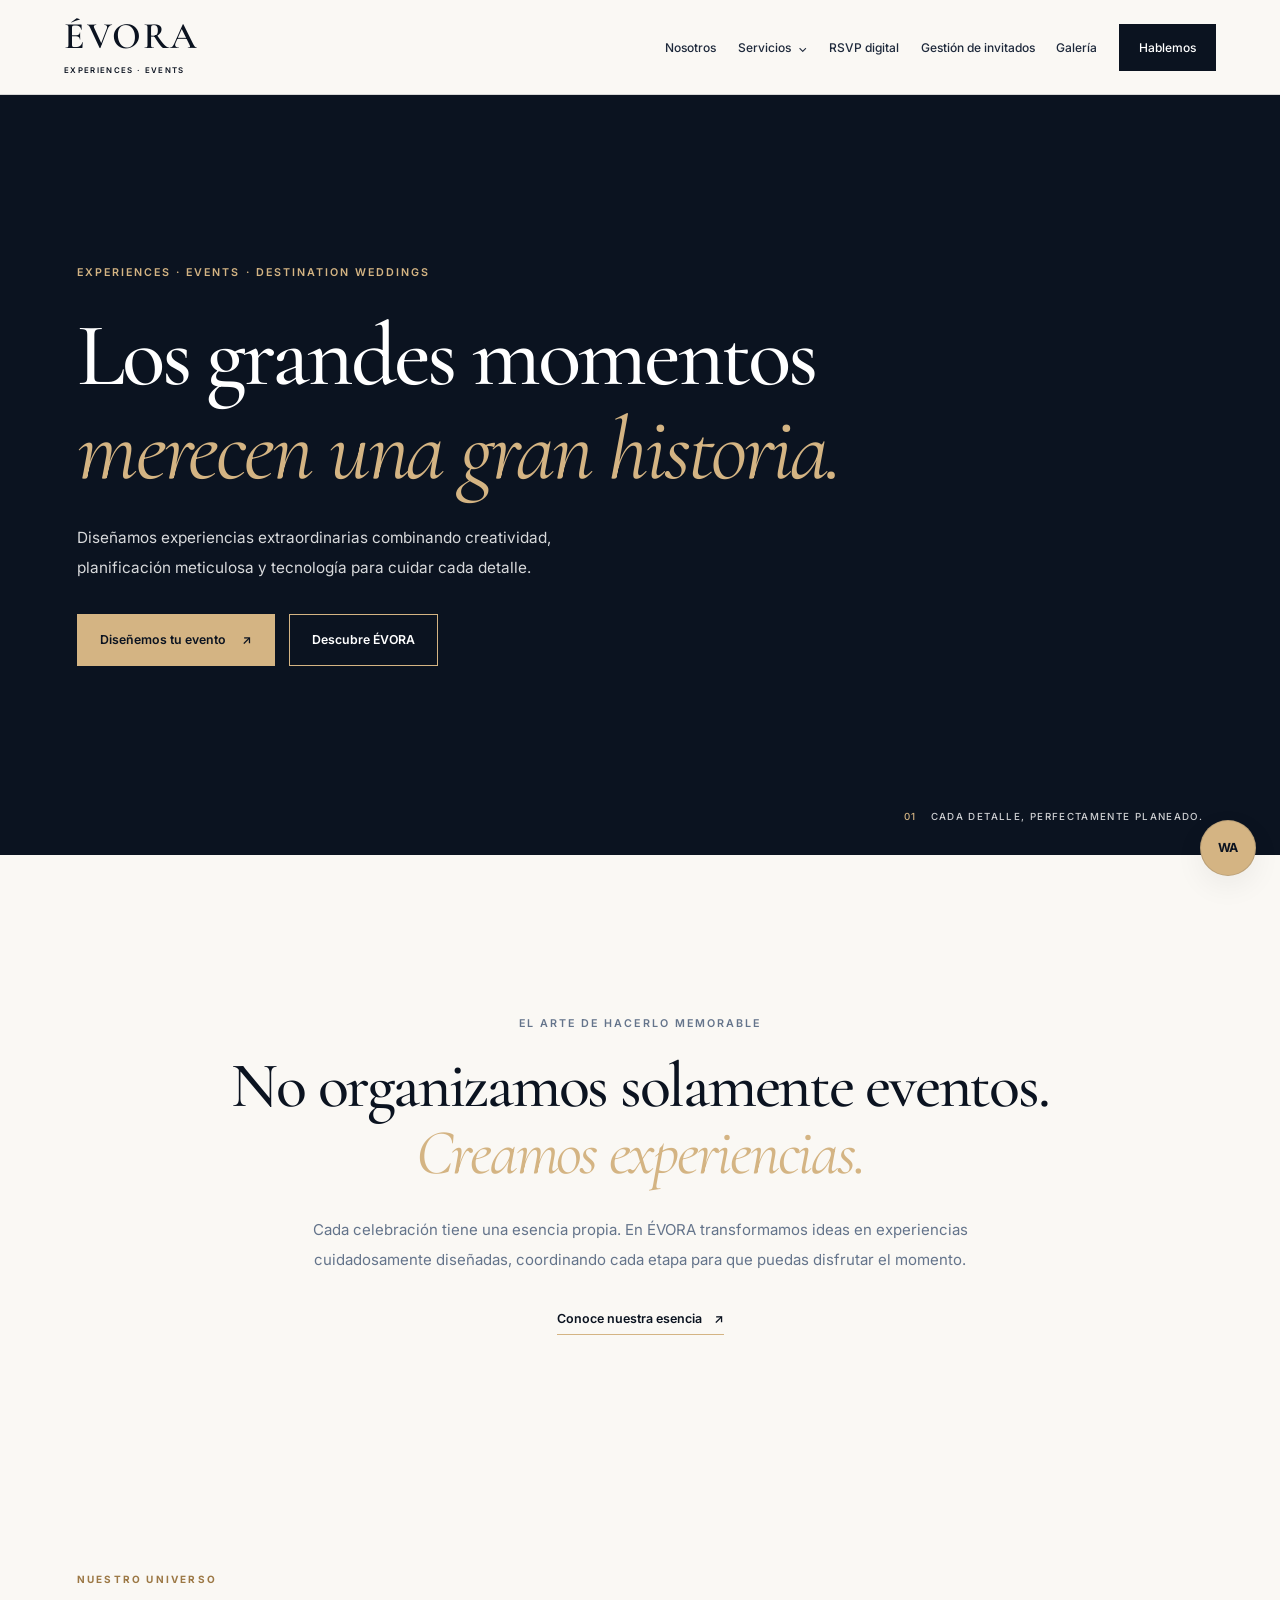
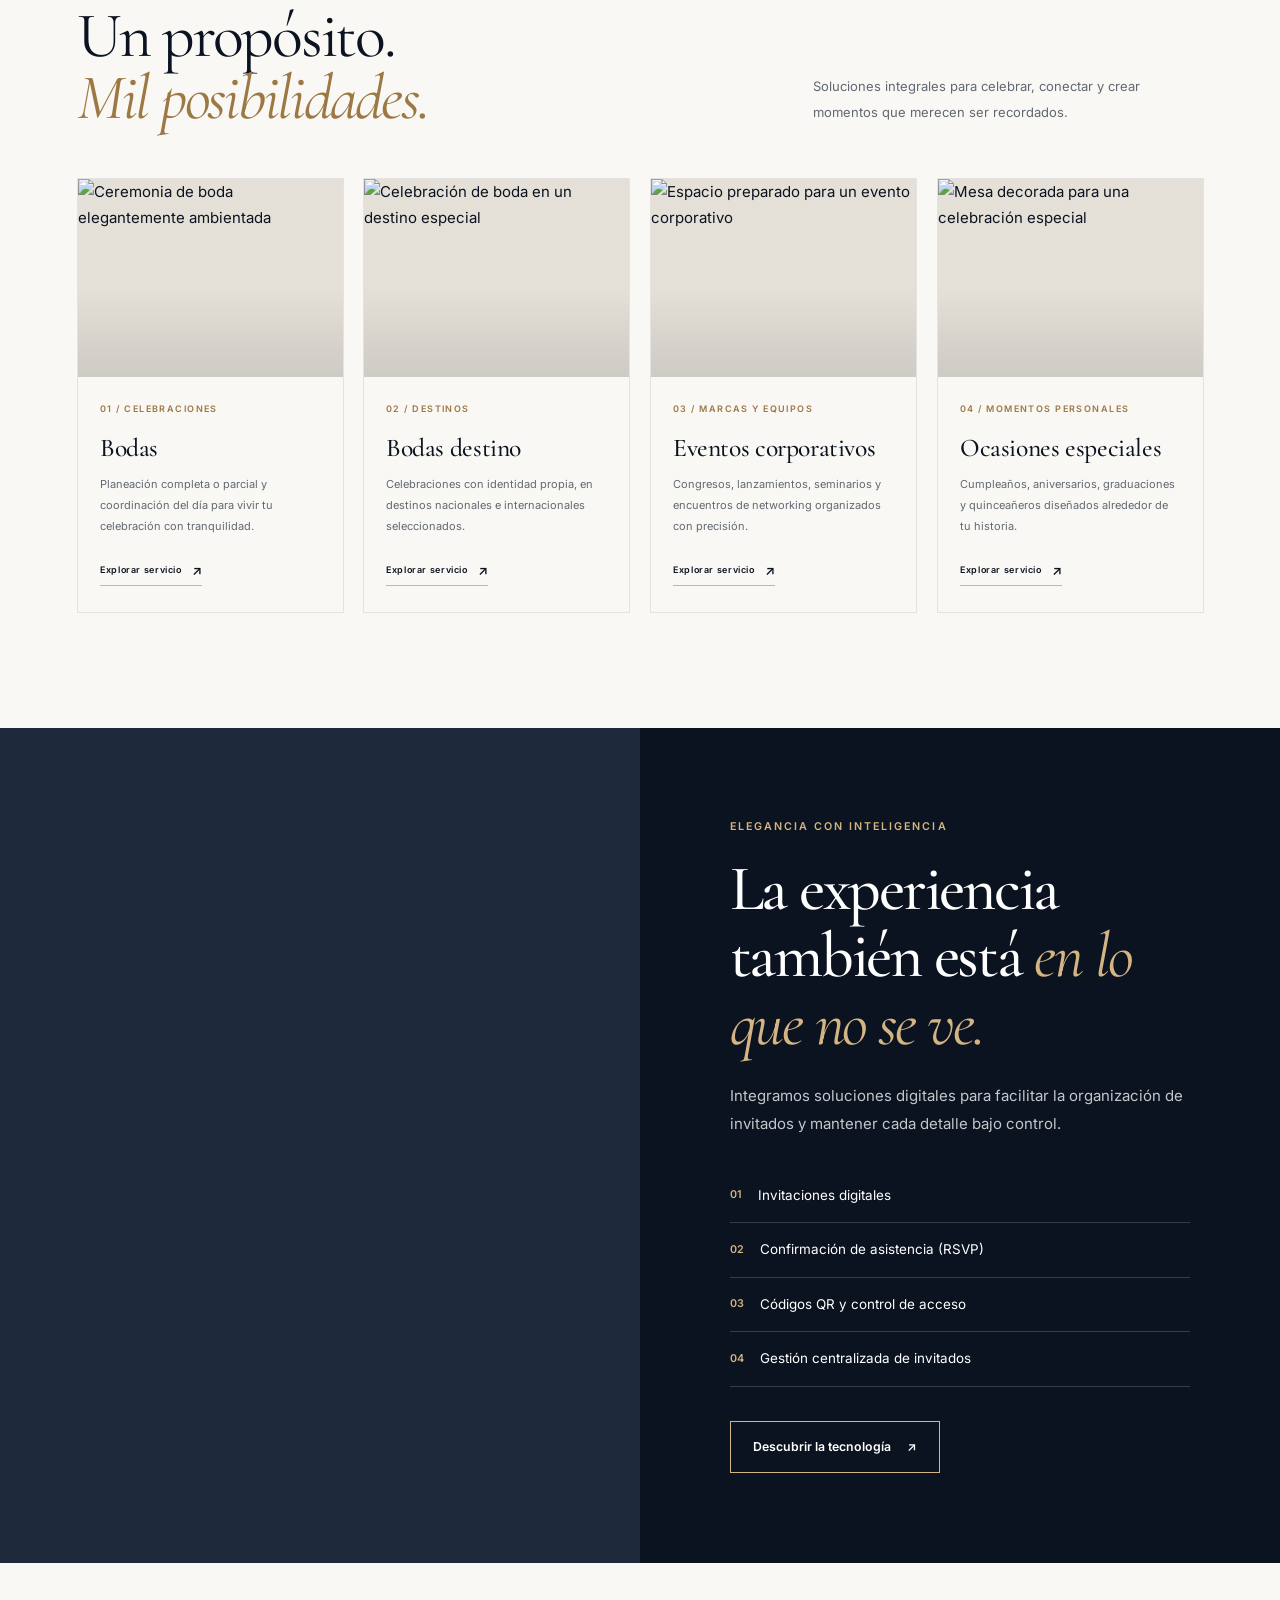
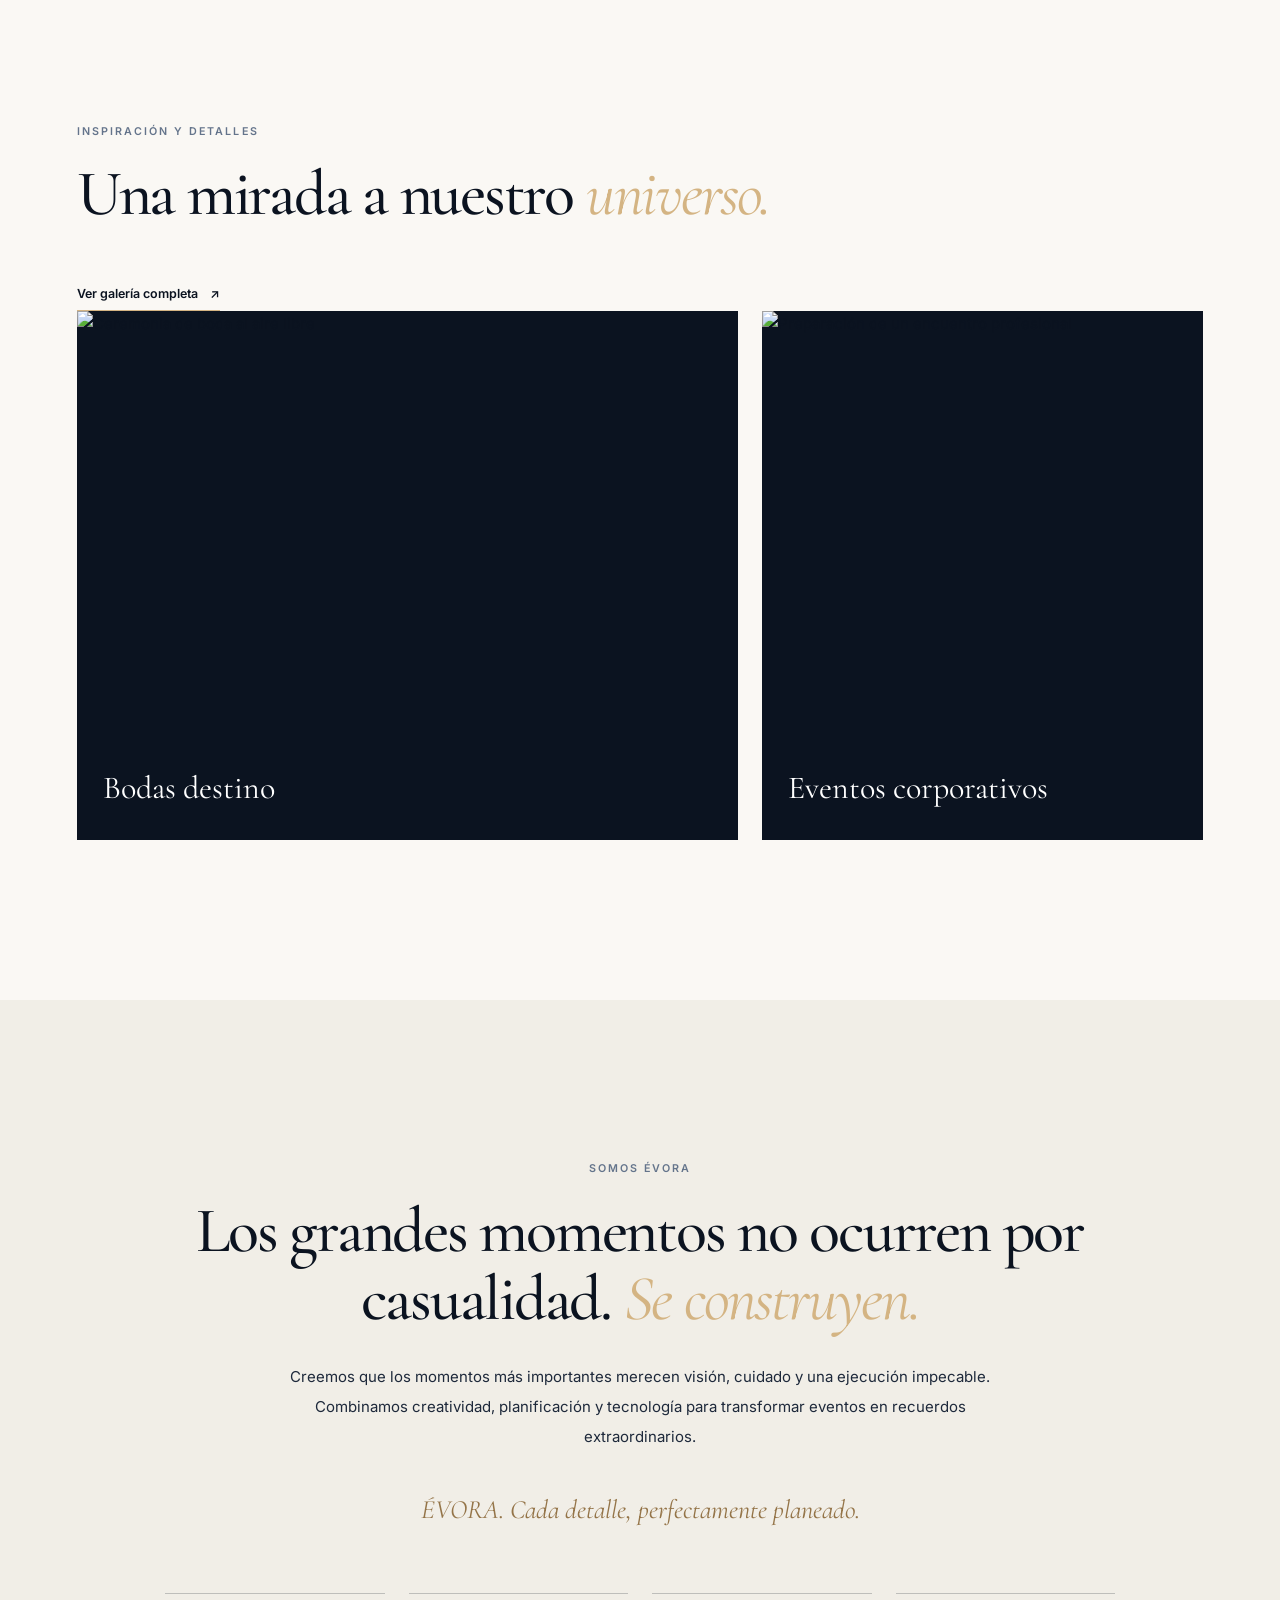
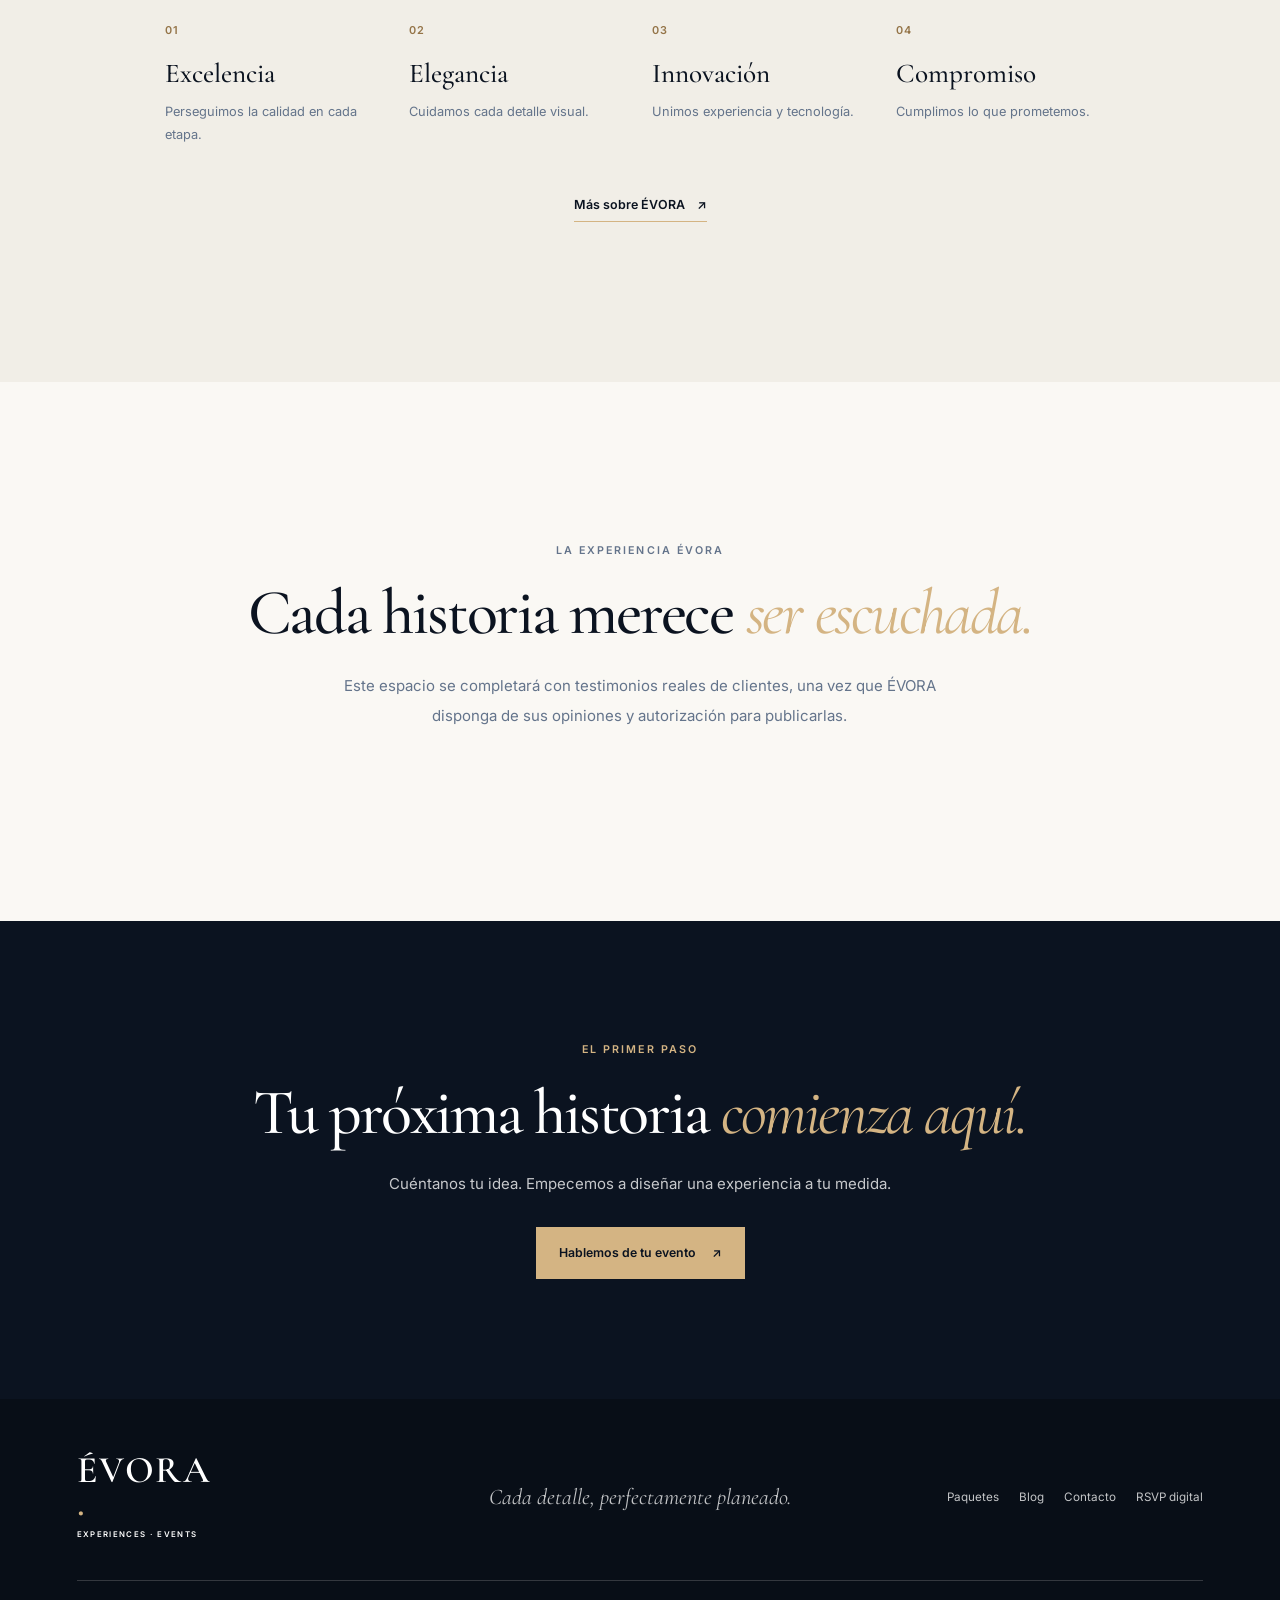
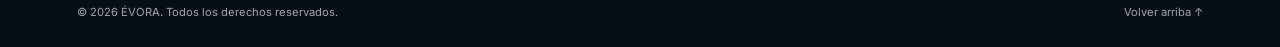
==== commit ba9f4e8c: "Merge branch 'master' of https://github.com/ati73716688-hash/EVORA" ====
--- a/index.html
+++ b/index.html
@@ -29,54 +29,58 @@
 <body>
   <a class="skip-link" href="#contenido">Saltar al contenido</a>
 
-  <!-- CABECERA Y NAVEGACIÓN -->
-  <header class="header" id="inicio">
+ 
+<!-- CABECERA Y NAVEGACIÓN -->
+<header class="header" id="inicio">
     <div class="header-inner">
-      <a class="logo" href="index.html" aria-label="ÉVORA, página de inicio">
-        ÉVORA<span class="logo-dot">.</span>
-        <span class="logo-caption">EXPERIENCES · EVENTS</span>
-      </a>
-
-      <button
-        class="menu-toggle"
-        id="menuToggle"
-        type="button"
-        aria-label="Abrir menú"
-        aria-controls="navMenu"
-        aria-expanded="false"
-      >
-        <span></span>
-        <span></span>
-      </button>
-
-      <nav class="nav" id="navMenu" aria-label="Navegación principal">
-        <a href="nosotros.html">Nosotros</a>
-
-        <div class="nav-dropdown">
-          <button
-            class="nav-dropdown-toggle"
+
+        <a class="logo" href="#inicio" aria-label="ÉVORA, página de inicio">
+            ÉVORA<span class="logo-dot"></span>
+            <span class="logo-caption">EXPERIENCES · EVENTS</span>
+        </a>
+
+        <button
+            class="menu-toggle"
+            id="menuToggle"
             type="button"
+            aria-label="Abrir menú"
+            aria-controls="navMenu"
             aria-expanded="false"
-            aria-controls="servicesMenu"
-          >
-            Servicios <span aria-hidden="true">⌄</span>
-          </button>
-
-          <div class="nav-dropdown-menu" id="servicesMenu">
-            <a href="bodas.html">Bodas</a>
-            <a href="bodas-destino.html">Bodas destino</a>
-            <a href="eventos-corporativos.html">Eventos corporativos</a>
-            <a href="ocasiones-especiales.html">Ocasiones especiales</a>
-          </div>
-        </div>
-
-        <a href="rsvp-digital.html">RSVP digital</a>
-        <a href="gestion-invitados.html">Gestión de invitados</a>
-        <a href="galeria.html">Galería</a>
-        <a class="nav-cta" href="contacto.html">Hablemos</a>
-      </nav>
+        >
+            <span></span>
+            <span></span>
+        </button>
+
+        <nav class="nav" id="navMenu" aria-label="Navegación principal">
+            <a href="nosotros.html">Nosotros</a>
+
+            <div class="nav-dropdown">
+                <button
+                    class="nav-dropdown-toggle"
+                    type="button"
+                    aria-expanded="false"
+                    aria-controls="servicesMenu"
+                >
+                    Servicios <span aria-hidden="true">⌄</span>
+                </button>
+
+                <div class="nav-dropdown-menu" id="servicesMenu">
+                    <a href="bodas.html">Bodas</a>
+                    <a href="bodas-destino.html">Bodas destino</a>
+                    <a href="eventos-corporativos.html">Eventos corporativos</a>
+                    <a href="ocasiones-especiales.html">Ocasiones especiales</a>
+                </div>
+            </div>
+
+            <a href="rsvp-digital.html">RSVP digital</a>
+            <a href="gestion-invitados.html">Gestión de invitados</a>
+            <a href="galeria.html">Galería</a>
+            <a class="nav-cta" href="contacto.html">Hablemos</a>
+        </nav>
+
     </div>
-  </header>
+</header>
+
 
   <main id="contenido">
     <!-- HERO PRINCIPAL -->
@@ -141,100 +145,137 @@
       </a>
     </section>
 
-    <!-- SERVICIOS PRINCIPALES -->
-    <section class="services section-wrap" id="servicios">
-      <div class="section-heading reveal">
+    
+<!-- SERVICIOS PRINCIPALES -->
+<section class="services section-wrap" id="servicios">
+    <div class="section-heading reveal">
         <div>
-          <p class="eyebrow">NUESTRO UNIVERSO</p>
-          <h2>
-            Un propósito.
-            <em>Mil posibilidades.</em>
-          </h2>
+            <p class="eyebrow">NUESTRO UNIVERSO</p>
+            <h2>
+                Un propósito.
+                <em>Mil posibilidades.</em>
+            </h2>
         </div>
 
         <p>
-          Soluciones integrales para celebrar, conectar y crear momentos
-          que merecen ser recordados.
-        </p>
-      </div>
-
-      <div class="service-grid">
+            Soluciones integrales para celebrar, conectar y crear momentos
+            que merecen ser recordados.
+        </p>
+    </div>
+
+    <div class="service-grid">
+
+        <!-- SERVICIO 01: BODAS -->
         <article class="service-card reveal">
-          <a href="bodas.html" class="service-image-link"
-             aria-label="Descubrir el servicio de bodas">
-            <img
-              src="https://images.unsplash.com/photo-1519741497674-611481863552?auto=format&fit=crop&w=900&q=80"
-              alt="Ceremonia de boda cuidadosamente ambientada"
-              width="900"
-              height="1100"
-              loading="lazy"
-            >
-          </a>
-
-          <p class="service-number">01 / CELEBRACIONES</p>
-          <h3>Bodas y bodas destino</h3>
-
-          <p>
-            Planificación integral, diseño y coordinación para celebrar
-            una historia única.
-          </p>
-
-          <a class="text-link" href="bodas.html">
-            Explorar servicio <span aria-hidden="true">↗</span>
-          </a>
+            <a href="bodas.html" class="service-image-link"
+               aria-label="Descubrir el servicio de bodas">
+                <img
+                    class="service-image image-wedding"
+                    src="https://images.unsplash.com/photo-1519741497674-611481863552?auto=format&fit=crop&w=850&q=85"
+                    alt="Ceremonia de boda elegantemente ambientada"
+                    width="850"
+                    height="700"
+                    loading="lazy"
+                >
+            </a>
+
+            <div class="service-content">
+                <span class="card-kicker">01 / CELEBRACIONES</span>
+                <h3>Bodas</h3>
+                <p>
+                    Planeación completa o parcial y coordinación del día
+                    para vivir tu celebración con tranquilidad.
+                </p>
+                <a class="arrow-link" href="bodas.html">
+                    Explorar servicio <span aria-hidden="true">↗</span>
+                </a>
+            </div>
         </article>
 
+        <!-- SERVICIO 02: BODAS DESTINO -->
         <article class="service-card reveal">
-          <a href="eventos-corporativos.html" class="service-image-link"
-             aria-label="Descubrir los eventos corporativos">
-            <img
-              src="https://images.unsplash.com/photo-1511795409834-ef04bbd61622?auto=format&fit=crop&w=900&q=80"
-              alt="Salón preparado para un evento corporativo"
-              width="900"
-              height="1100"
-              loading="lazy"
-            >
-          </a>
-
-          <p class="service-number">02 / CONEXIONES</p>
-          <h3>Eventos corporativos</h3>
-
-          <p>
-            Encuentros que conectan personas y comunican la esencia
-            de cada organización.
-          </p>
-
-          <a class="text-link" href="eventos-corporativos.html">
-            Explorar servicio <span aria-hidden="true">↗</span>
-          </a>
+            <a href="bodas-destino.html" class="service-image-link"
+               aria-label="Descubrir el servicio de bodas destino">
+                <img
+                    class="service-image image-destination"
+                    src="https://images.unsplash.com/photo-1507504031003-b417219a0fde?auto=format&fit=crop&w=850&q=85"
+                    alt="Celebración de boda en un destino especial"
+                    width="850"
+                    height="700"
+                    loading="lazy"
+                >
+            </a>
+
+            <div class="service-content">
+                <span class="card-kicker">02 / DESTINOS</span>
+                <h3>Bodas destino</h3>
+                <p>
+                    Celebraciones con identidad propia, en destinos
+                    nacionales e internacionales seleccionados.
+                </p>
+                <a class="arrow-link" href="bodas-destino.html">
+                    Explorar servicio <span aria-hidden="true">↗</span>
+                </a>
+            </div>
         </article>
 
+        <!-- SERVICIO 03: EVENTOS CORPORATIVOS -->
         <article class="service-card reveal">
-          <a href="ocasiones-especiales.html" class="service-image-link"
-             aria-label="Descubrir las ocasiones especiales">
-            <img
-              src="https://images.unsplash.com/photo-1464366400600-7168b8af9bc3?auto=format&fit=crop&w=900&q=80"
-              alt="Mesa decorada para una celebración especial"
-              width="900"
-              height="1100"
-              loading="lazy"
-            >
-          </a>
-
-          <p class="service-number">03 / MOMENTOS</p>
-          <h3>Ocasiones especiales</h3>
-
-          <p>
-            Celebraciones personalizadas que convierten cada ocasión
-            en un recuerdo extraordinario.
-          </p>
-
-          <a class="text-link" href="ocasiones-especiales.html">
-            Explorar servicio <span aria-hidden="true">↗</span>
-          </a>
+            <a href="eventos-corporativos.html" class="service-image-link"
+               aria-label="Descubrir los eventos corporativos">
+                <img
+                    class="service-image image-corporate"
+                    src="https://images.unsplash.com/photo-1511795409834-ef04bbd61622?auto=format&fit=crop&w=850&q=85"
+                    alt="Espacio preparado para un evento corporativo"
+                    width="850"
+                    height="700"
+                    loading="lazy"
+                >
+            </a>
+
+            <div class="service-content">
+                <span class="card-kicker">03 / MARCAS Y EQUIPOS</span>
+                <h3>Eventos corporativos</h3>
+                <p>
+                    Congresos, lanzamientos, seminarios y encuentros de
+                    networking organizados con precisión.
+                </p>
+                <a class="arrow-link" href="eventos-corporativos.html">
+                    Explorar servicio <span aria-hidden="true">↗</span>
+                </a>
+            </div>
         </article>
-      </div>
-    </section>
+
+        <!-- SERVICIO 04: OCASIONES ESPECIALES -->
+        <article class="service-card reveal">
+            <a href="ocasiones-especiales.html" class="service-image-link"
+               aria-label="Descubrir las ocasiones especiales">
+                <img
+                    class="service-image image-celebration"
+                    src="https://images.unsplash.com/photo-1464366400600-7168b8af9bc3?auto=format&fit=crop&w=850&q=85"
+                    alt="Mesa decorada para una celebración especial"
+                    width="850"
+                    height="700"
+                    loading="lazy"
+                >
+            </a>
+
+            <div class="service-content">
+                <span class="card-kicker">04 / MOMENTOS PERSONALES</span>
+                <h3>Ocasiones especiales</h3>
+                <p>
+                    Cumpleaños, aniversarios, graduaciones y quinceañeros
+                    diseñados alrededor de tu historia.
+                </p>
+                <a class="arrow-link" href="ocasiones-especiales.html">
+                    Explorar servicio <span aria-hidden="true">↗</span>
+                </a>
+            </div>
+        </article>
+
+    </div>
+</section>
+
 
     <!-- TECNOLOGÍA PARA LA GESTIÓN DE INVITADOS -->
     <section class="technology" aria-labelledby="technology-title">
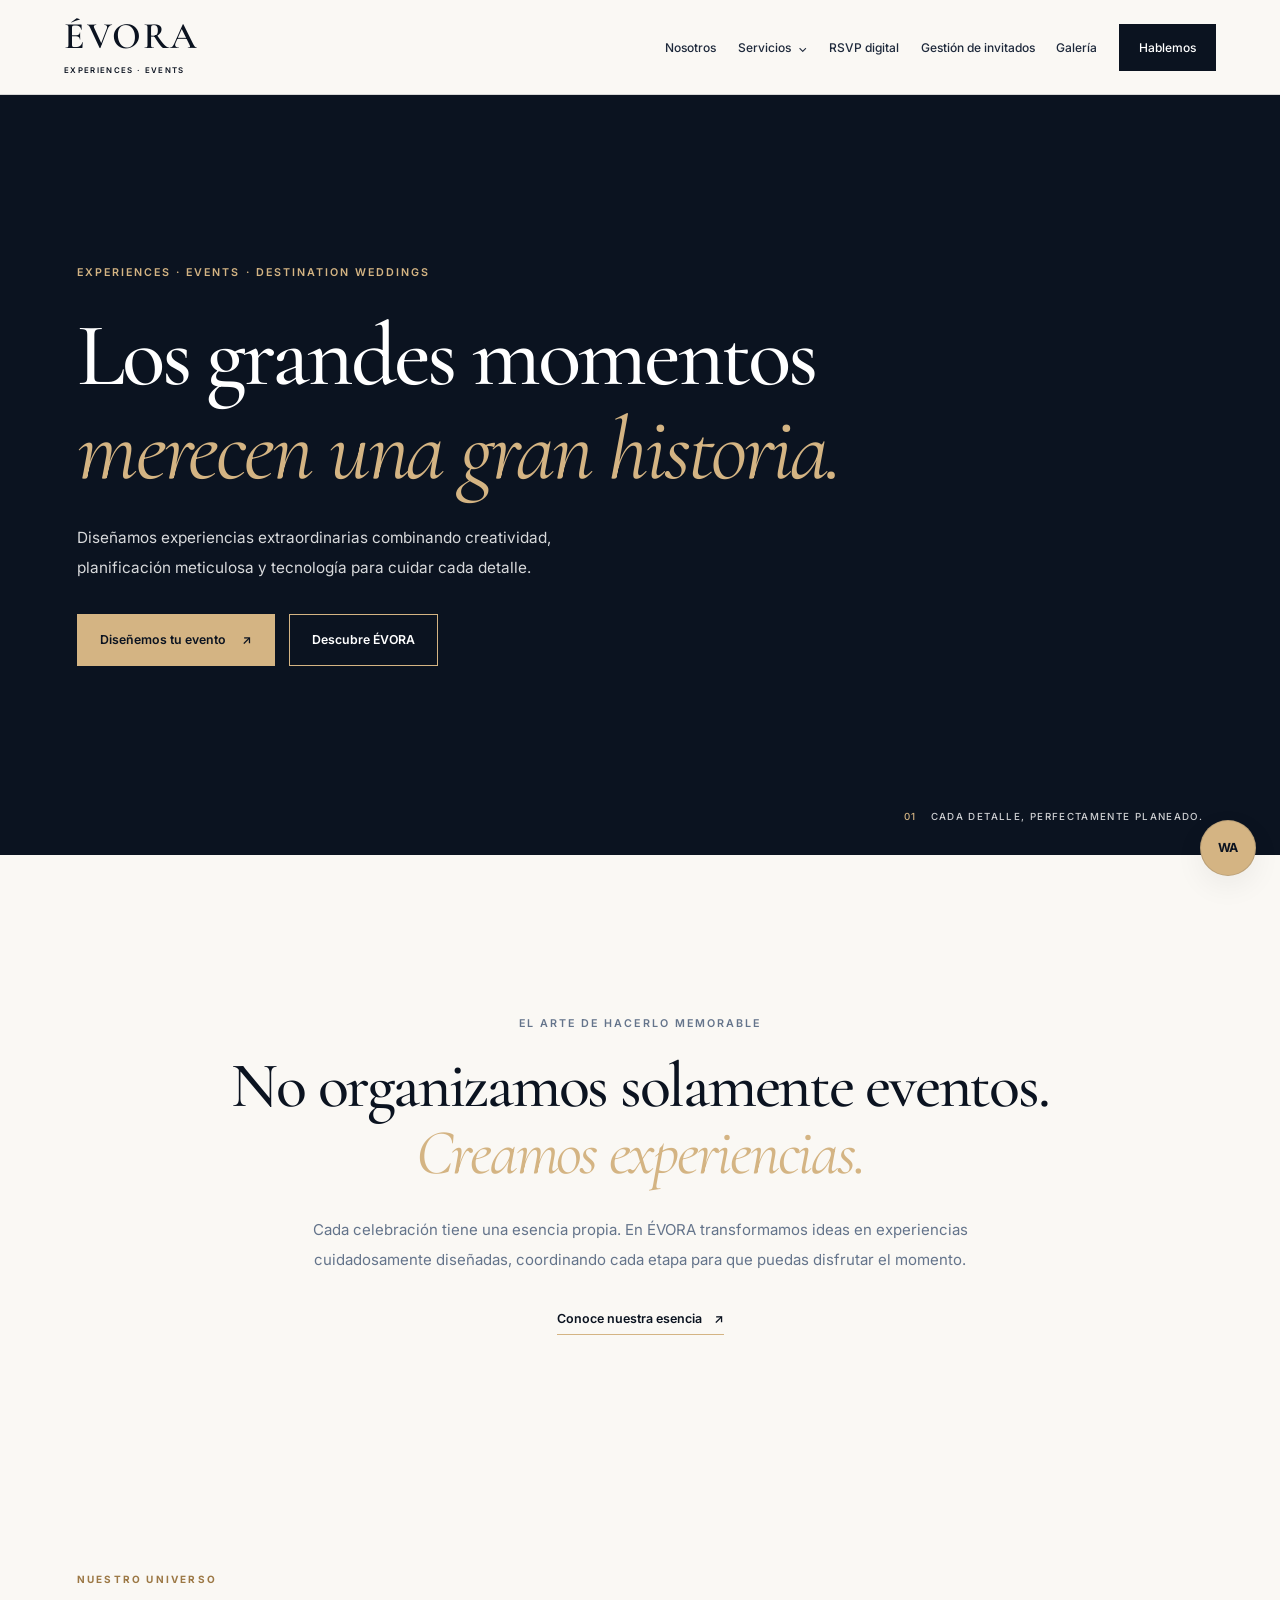
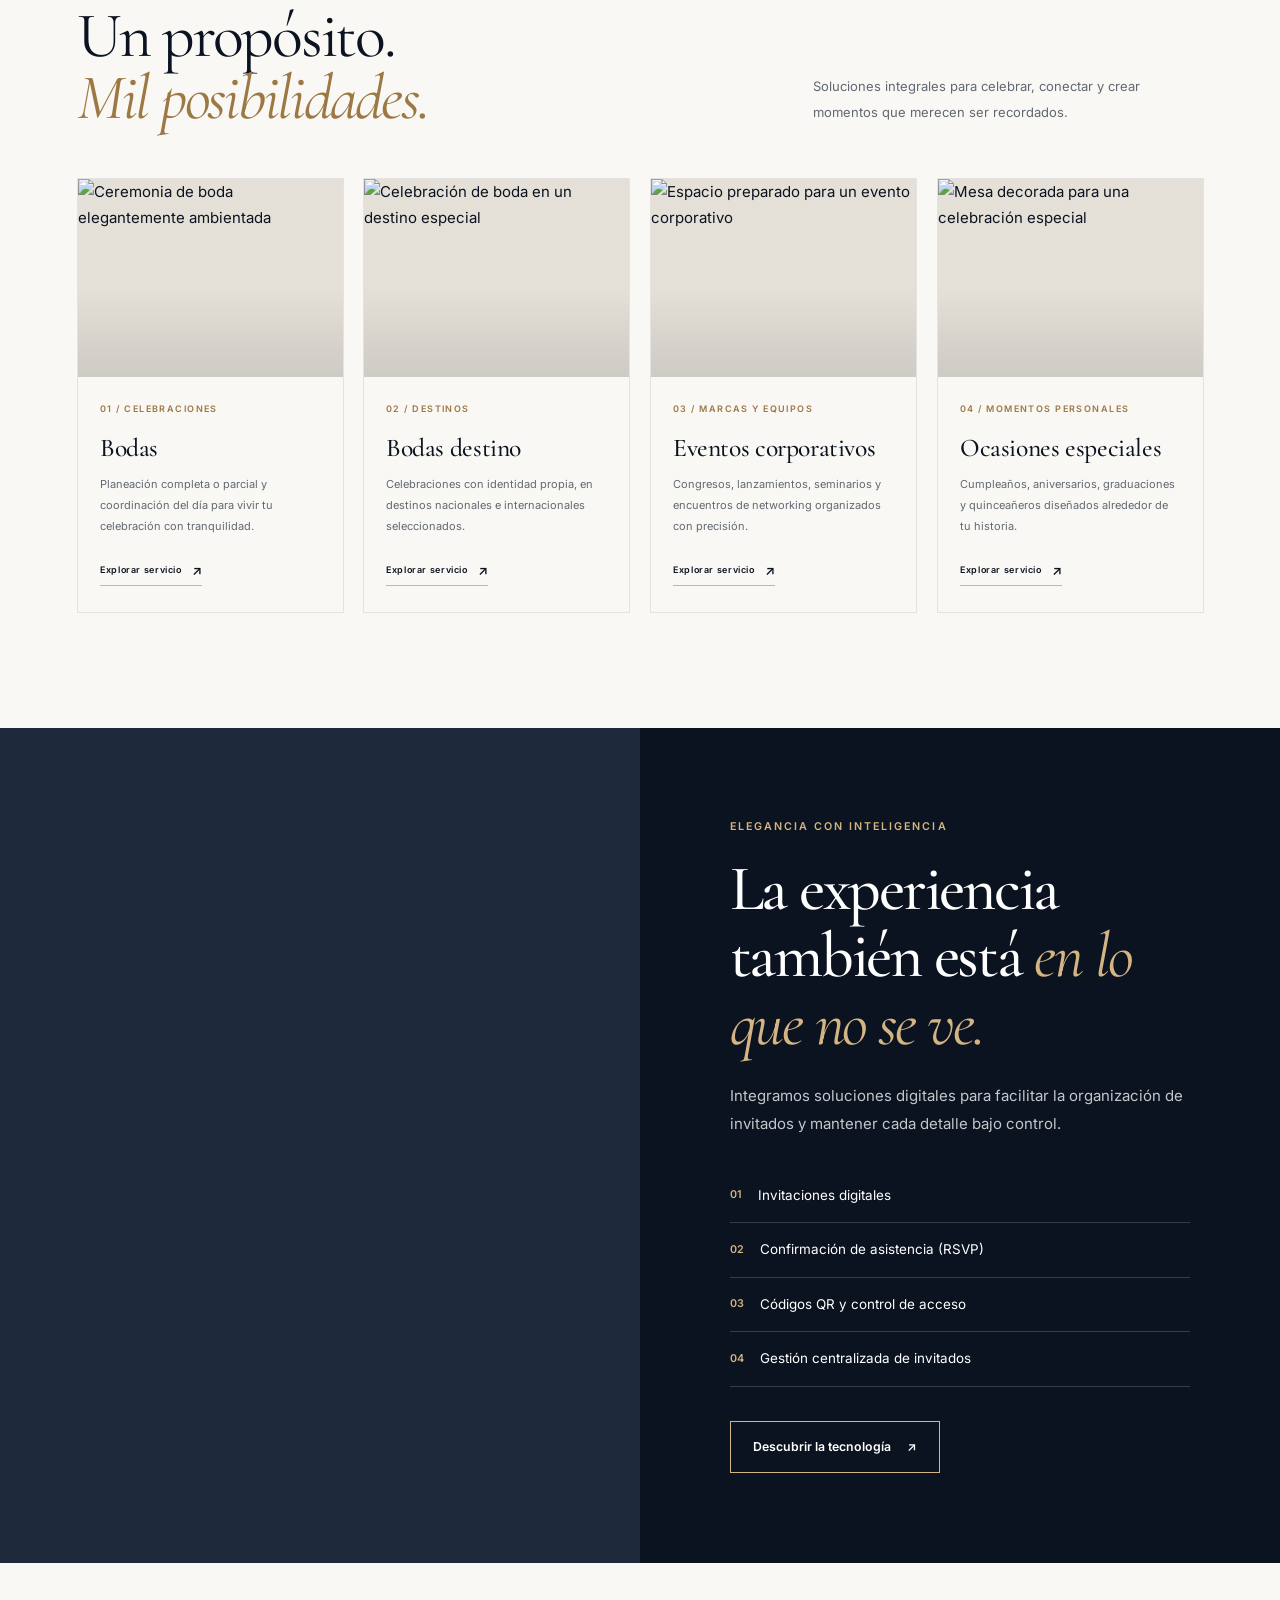
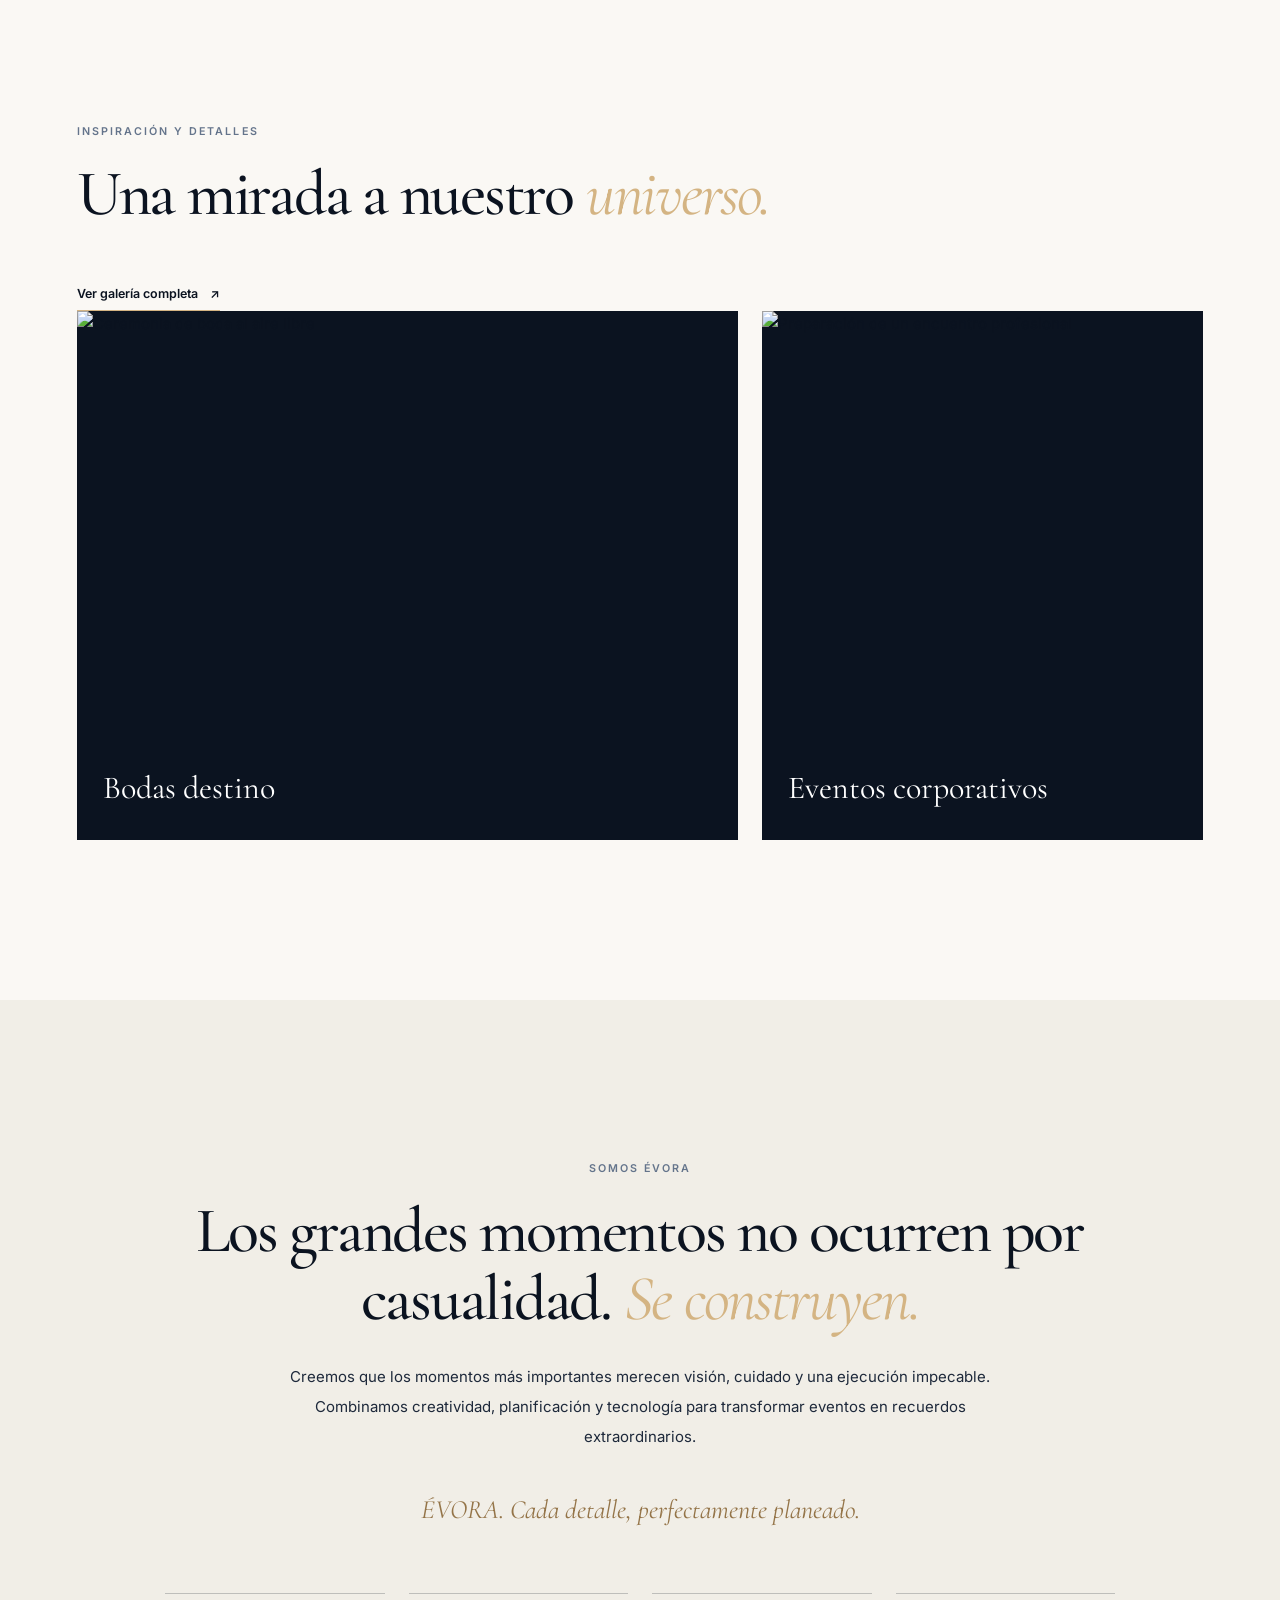
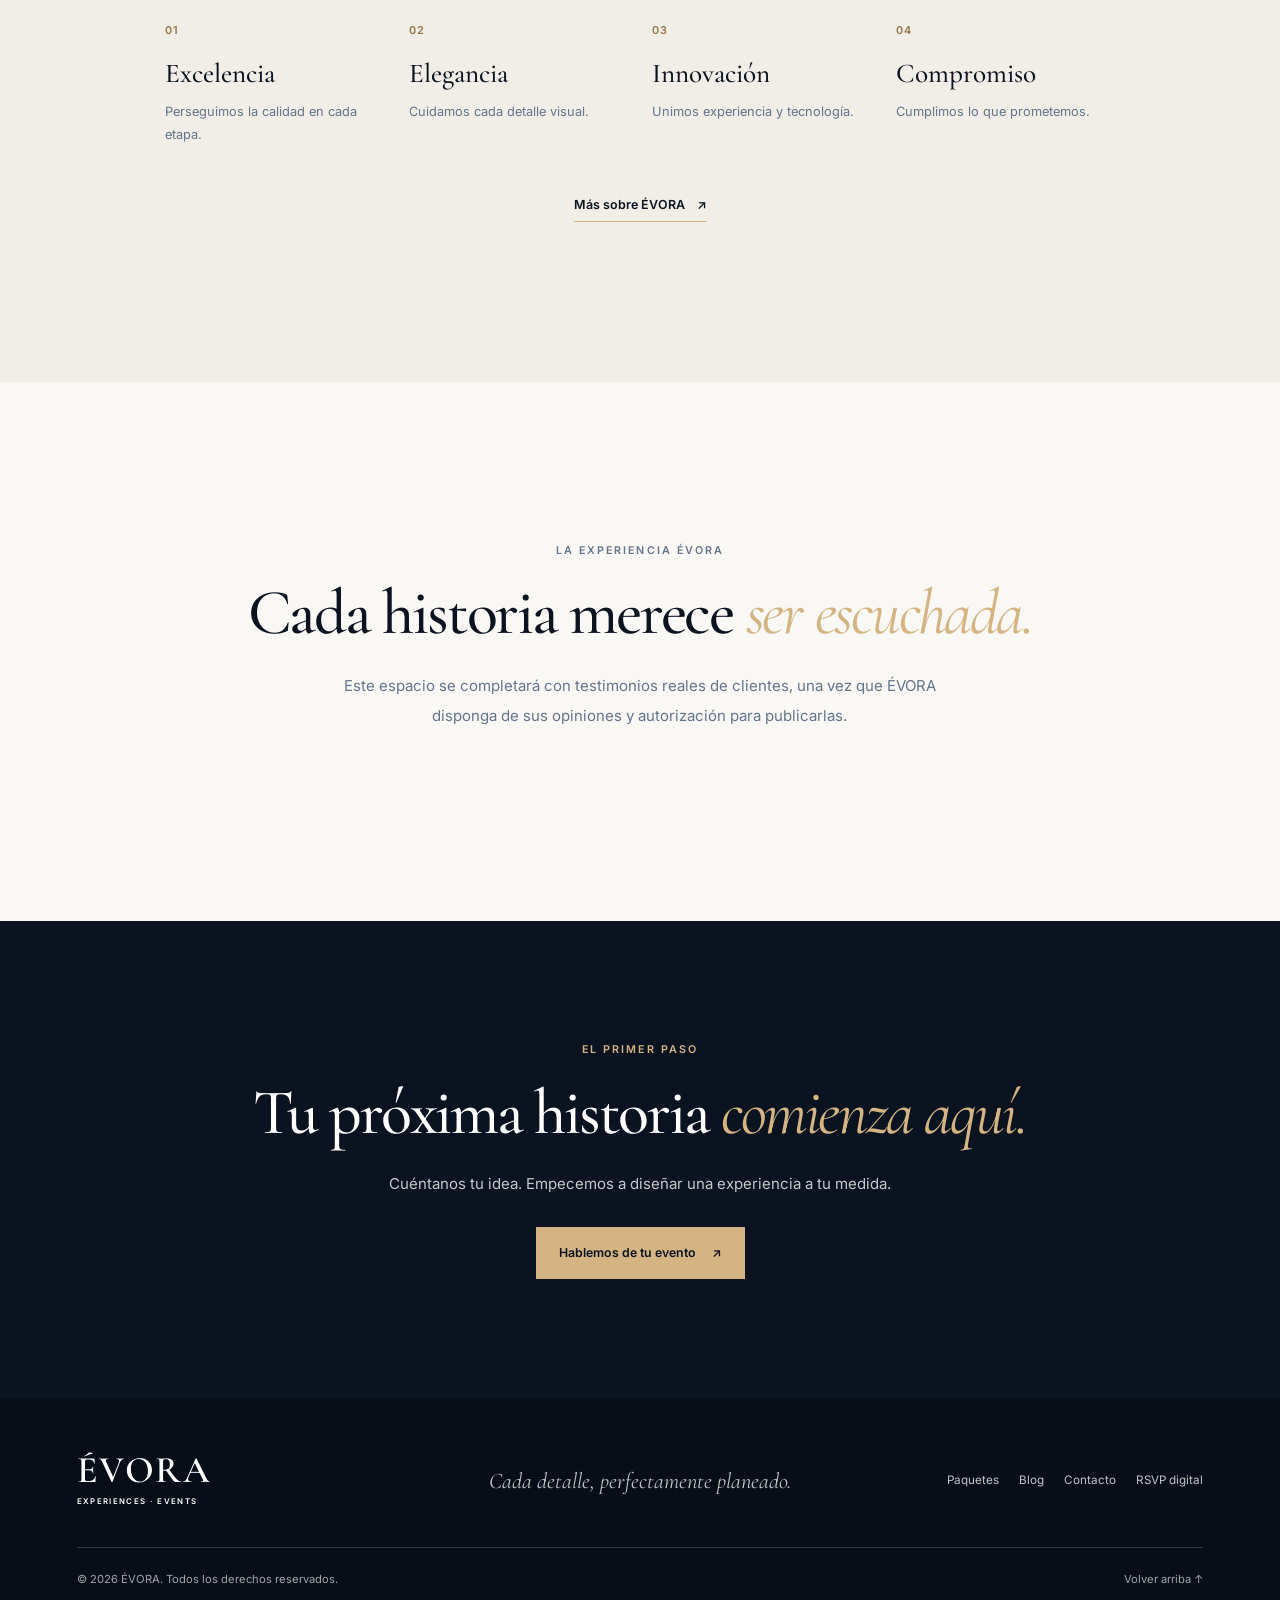
==== commit 4d8da97b: "Subiendo lo que hice ayer" ====
--- a/index.html
+++ b/index.html
@@ -440,7 +440,7 @@
   <footer class="footer">
     <div class="footer-main">
       <a class="logo logo-footer" href="index.html">
-        ÉVORA<span class="logo-dot">.</span>
+        ÉVORA<span class="logo-dot"></span>
         <span class="logo-caption">EXPERIENCES · EVENTS</span>
       </a>
 
--- a/css/estilos.css
+++ b/css/estilos.css
@@ -1607,3 +1607,68 @@
     transform: translateY(-15px) !important;
     box-shadow: 0 22px 45px rgba(11, 19, 32, 0.18);
 }
+
+
+/* ==========================================
+   ÉVORA — MICROINTERACCIONES DE NAVEGACIÓN
+   ========================================== */
+
+/* Enlaces principales y botón de Servicios */
+.header .nav > a:not(.nav-cta),
+.header .nav-dropdown-toggle {
+    position: relative;
+    transition: color 250ms ease;
+}
+
+/* Línea dorada animada */
+.header .nav > a:not(.nav-cta)::after,
+.header .nav-dropdown-toggle::after {
+    content: "";
+    position: absolute;
+    left: 0;
+    bottom: -6px;
+    width: 100%;
+    height: 1px;
+    background: var(--color-gold, #D4B483);
+    transform: scaleX(0);
+    transform-origin: left;
+    transition: transform 280ms ease;
+}
+
+/* Hover y teclado */
+.header .nav > a:not(.nav-cta):hover,
+.header .nav-dropdown-toggle:hover,
+.header .nav > a:not(.nav-cta):focus-visible,
+.header .nav-dropdown-toggle:focus-visible {
+    color: var(--color-gold, #D4B483);
+}
+
+.header .nav > a:not(.nav-cta):hover::after,
+.header .nav-dropdown-toggle:hover::after,
+.header .nav > a:not(.nav-cta):focus-visible::after,
+.header .nav-dropdown-toggle:focus-visible::after {
+    transform: scaleX(1);
+}
+
+/* Estado de la sección actual */
+.header .nav > a[aria-current="page"]:not(.nav-cta)::after {
+    transform: scaleX(1);
+}
+
+/* Botón Hablemos */
+.header .nav .nav-cta {
+    transition:
+        color 250ms ease,
+        background-color 250ms ease,
+        border-color 250ms ease;
+}
+
+/* Respeta la preferencia de movimiento reducido */
+@media (prefers-reduced-motion: reduce) {
+    .header .nav > a,
+    .header .nav-dropdown-toggle,
+    .header .nav > a::after,
+    .header .nav-dropdown-toggle::after {
+        transition: none;
+    }
+}
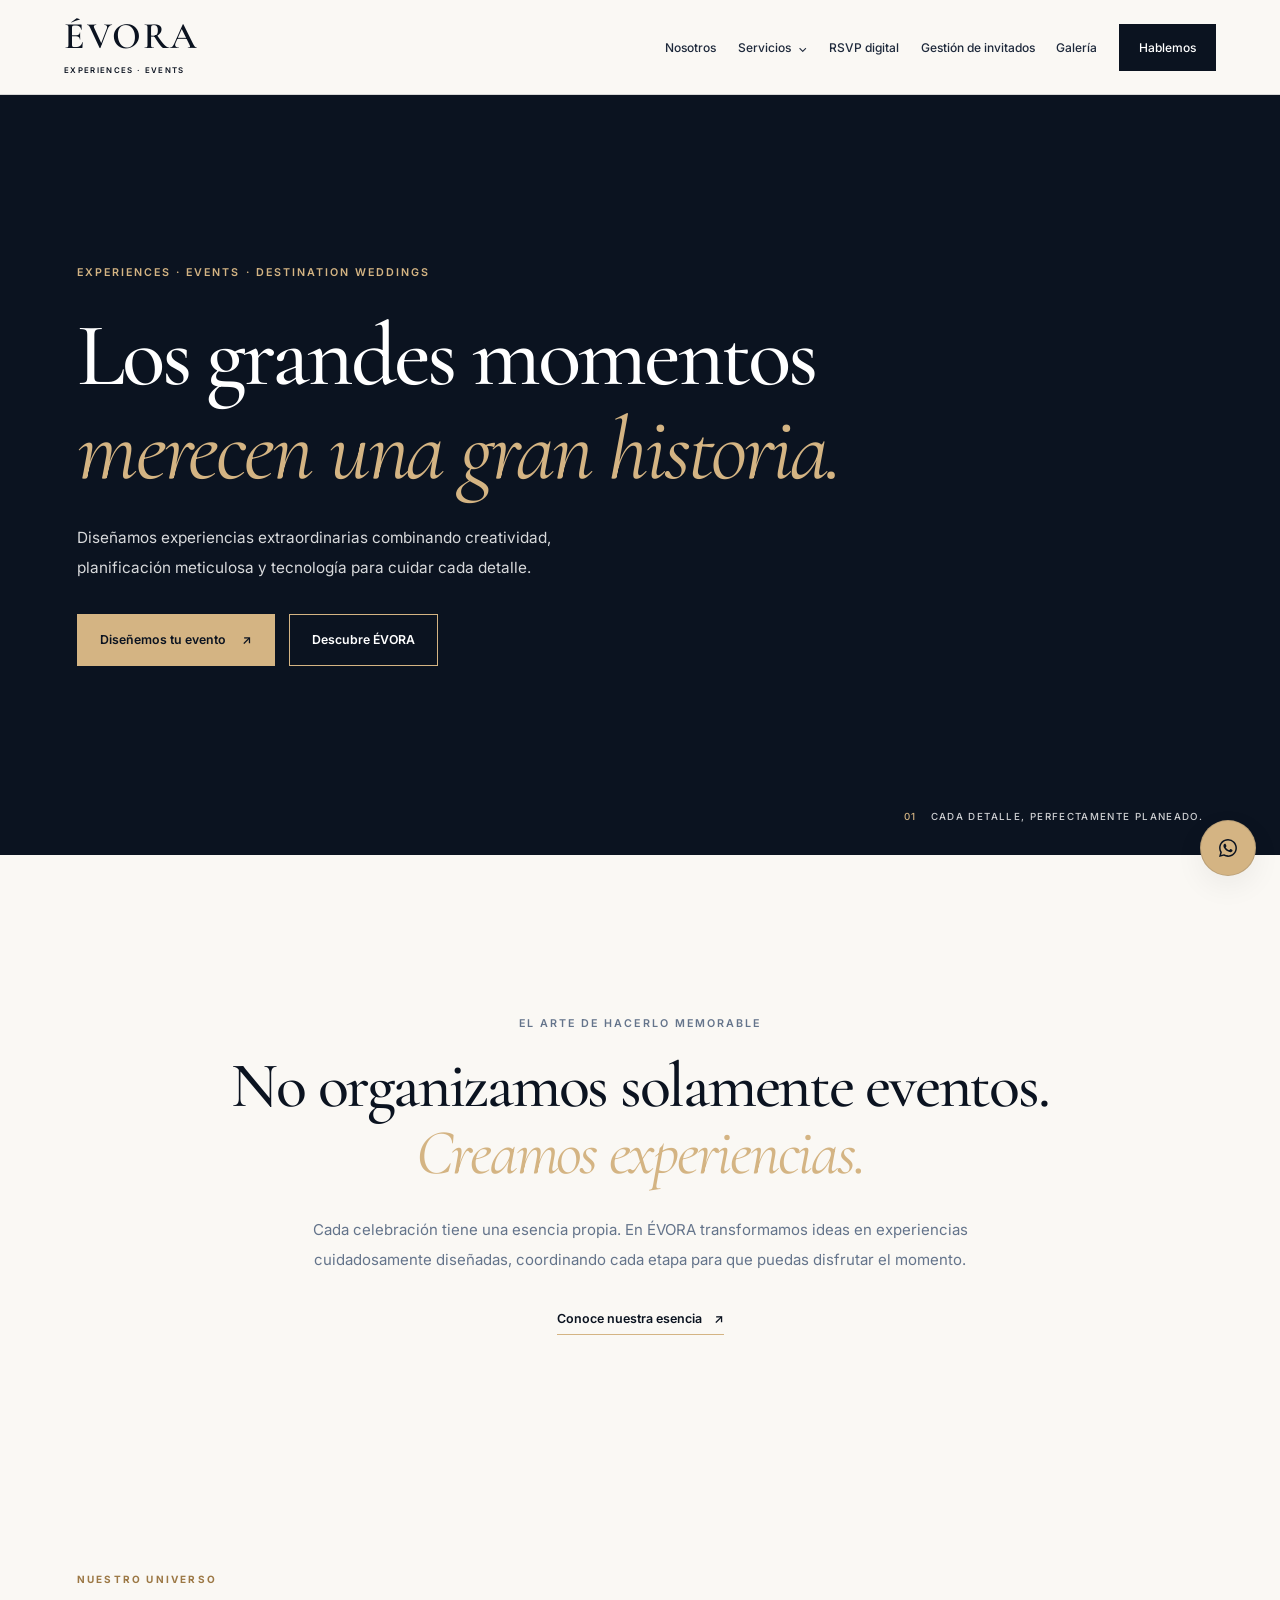
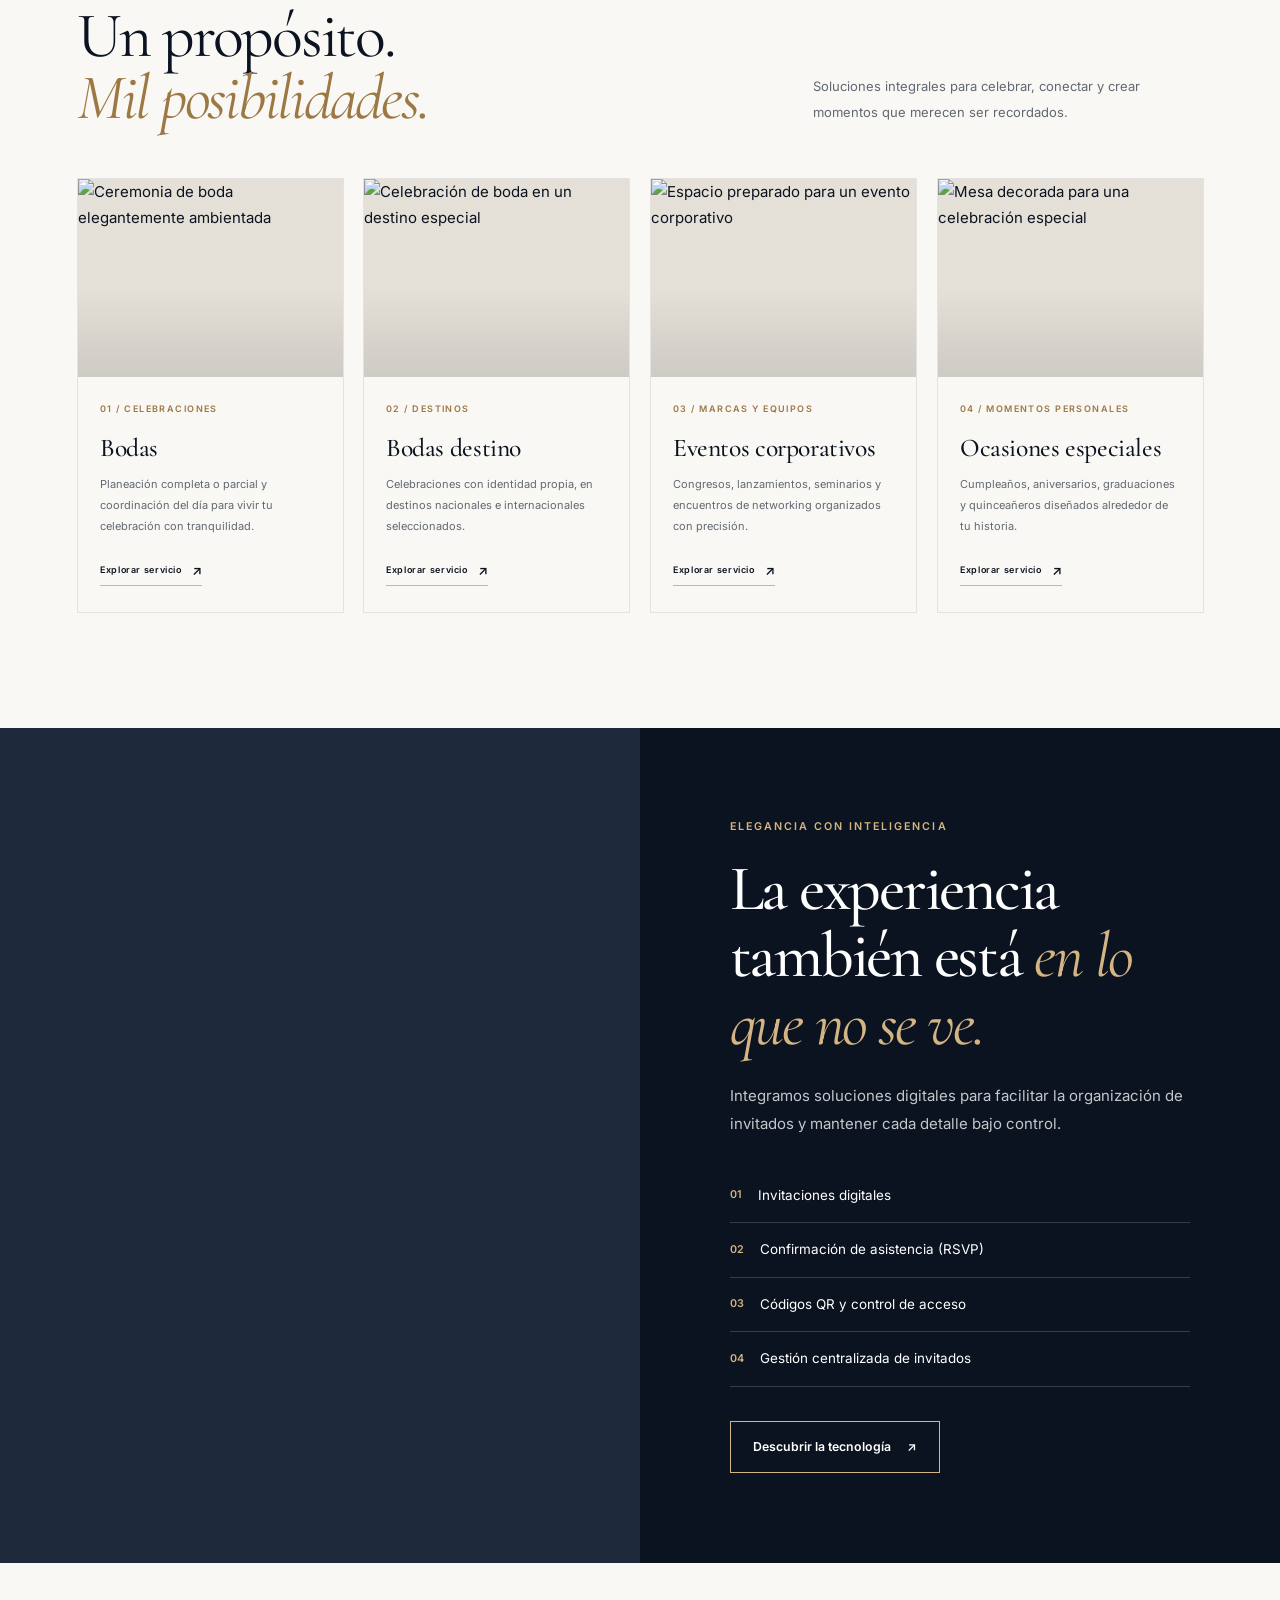
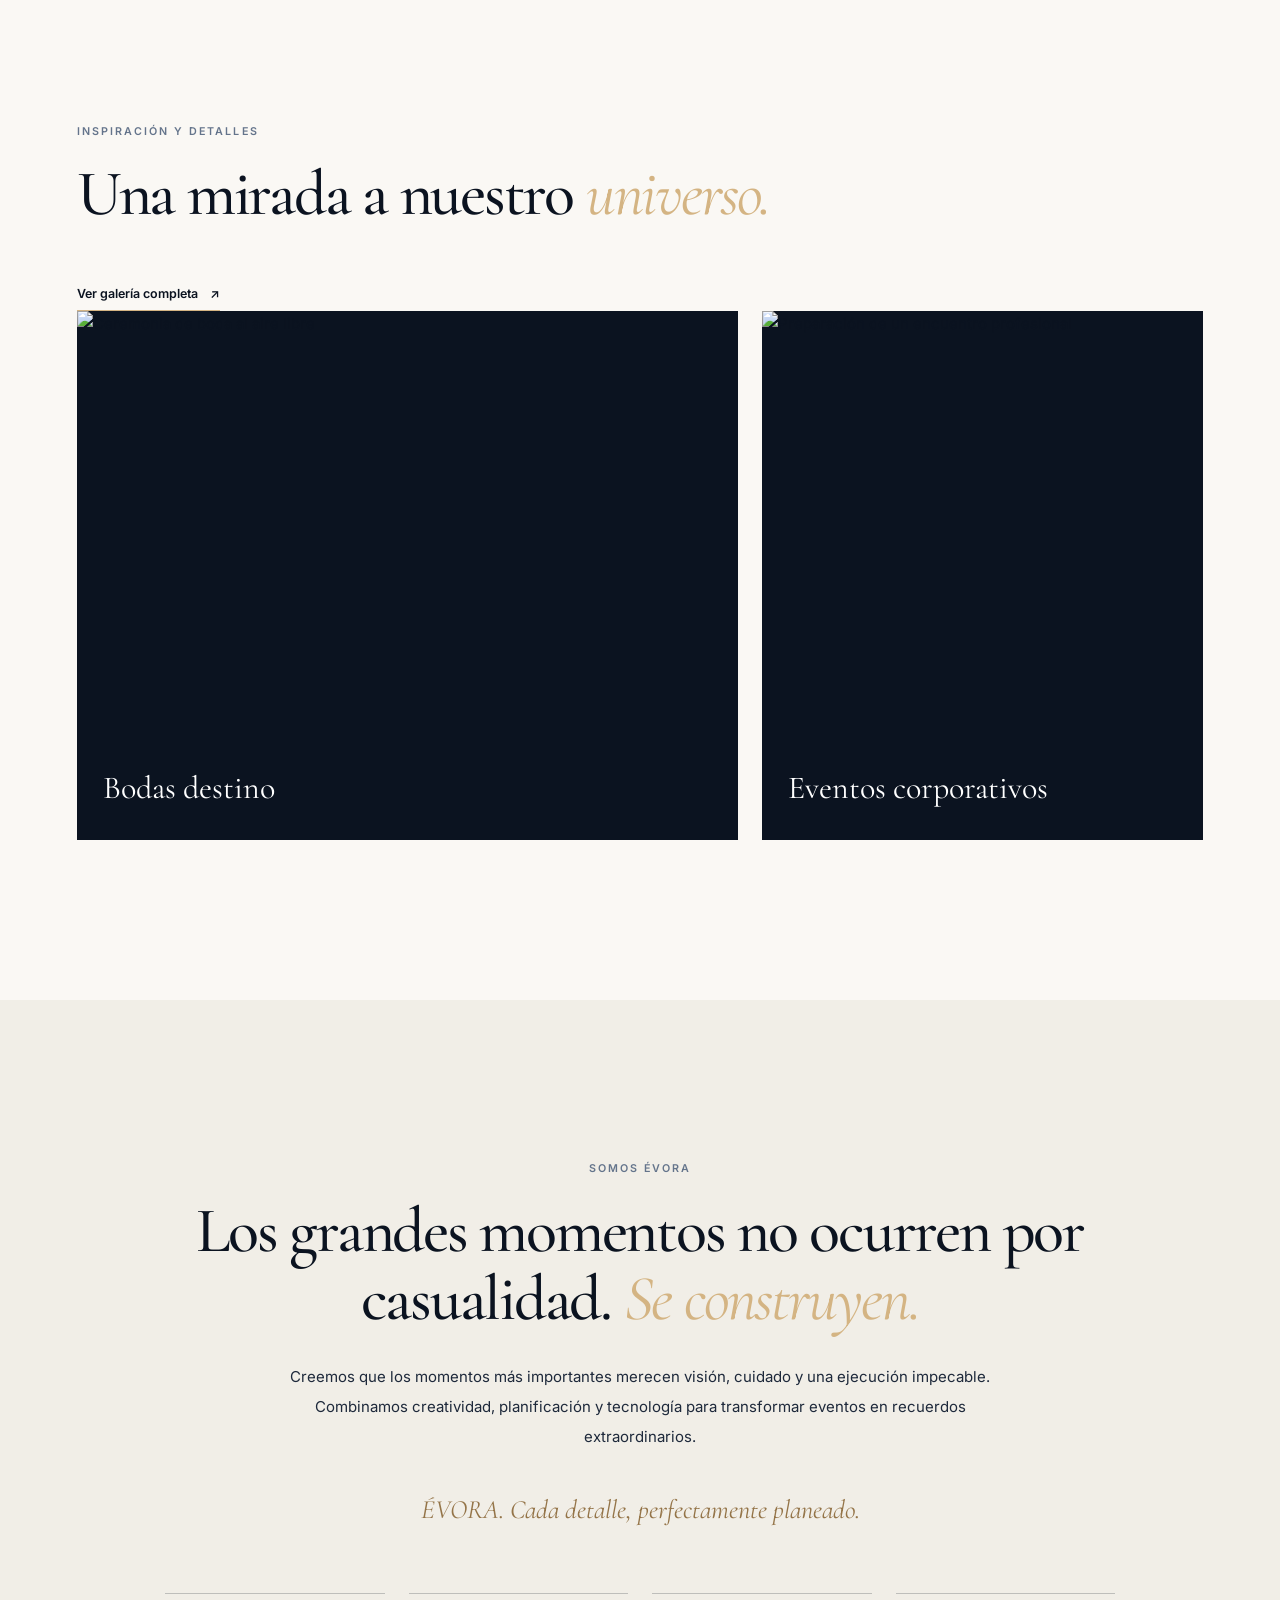
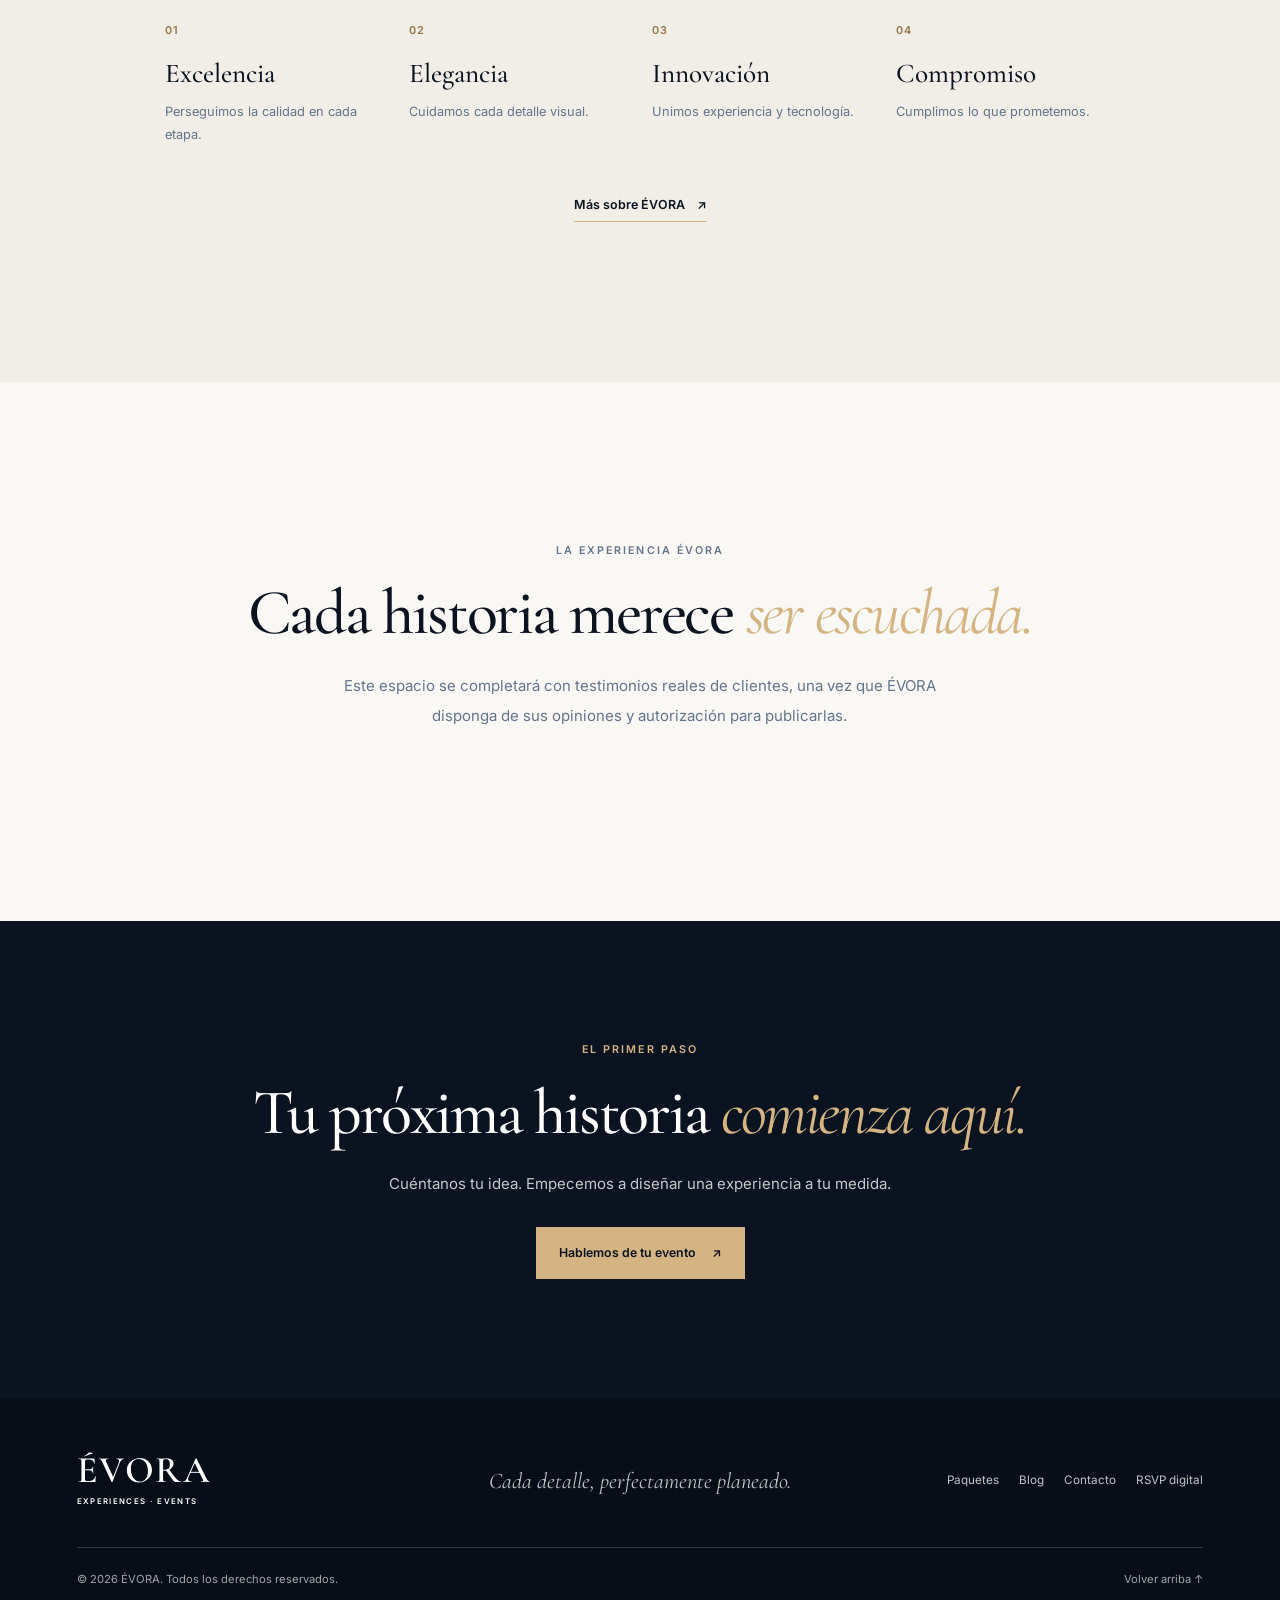
==== commit b4f16284: "LOGO WSP" ====
--- a/index.html
+++ b/index.html
@@ -26,7 +26,7 @@
   <script src="js/script.js" defer></script>
 </head>
 
-<body>
+<body id="inicio">
   <a class="skip-link" href="#contenido">Saltar al contenido</a>
 
  
@@ -66,7 +66,7 @@
 
                 <div class="nav-dropdown-menu" id="servicesMenu">
                     <a href="bodas.html">Bodas</a>
-                    <a href="bodas-destino.html">Bodas destino</a>
+                    <a href="bodasdestino.html">Bodas destino</a>
                     <a href="eventos-corporativos.html">Eventos corporativos</a>
                     <a href="ocasiones-especiales.html">Ocasiones especiales</a>
                 </div>
@@ -194,7 +194,7 @@
 
         <!-- SERVICIO 02: BODAS DESTINO -->
         <article class="service-card reveal">
-            <a href="bodas-destino.html" class="service-image-link"
+            <a href="bodasdestino.html" class="service-image-link"
                aria-label="Descubrir el servicio de bodas destino">
                 <img
                     class="service-image image-destination"
@@ -213,7 +213,7 @@
                     Celebraciones con identidad propia, en destinos
                     nacionales e internacionales seleccionados.
                 </p>
-                <a class="arrow-link" href="bodas-destino.html">
+                <a class="arrow-link" href="bodasdestino.html">
                     Explorar servicio <span aria-hidden="true">↗</span>
                 </a>
             </div>
@@ -325,7 +325,7 @@
       </div>
 
       <div class="featured-grid">
-        <a class="featured-card" href="bodas-destino.html">
+        <a class="featured-card" href="bodasdestino.html">
           <img
             src="https://images.unsplash.com/photo-1465495976277-4387d4b0e4a6?auto=format&fit=crop&w=1100&q=80"
             alt="Ceremonia de boda al aire libre"
@@ -473,7 +473,9 @@
     target="_blank"
     rel="noopener noreferrer"
   >
-    <span aria-hidden="true">WA</span>
+    <svg width="24" height="24" viewBox="0 0 24 24" fill="none" xmlns="http://www.w3.org/2000/svg">
+      <path fill-rule="evenodd" clip-rule="evenodd" d="M18.403 5.633A8.919 8.919 0 0012.005 3C7.07 3 3.064 7.006 3.064 11.94c0 1.577.411 3.118 1.193 4.474L3 21l4.707-1.235a8.9 8.9 0 004.295 1.112h.004c4.934 0 8.94-4.006 8.94-8.94 0-2.39-0.93-4.636-2.543-6.299zM12.005 19.347h-.003a7.42 7.42 0 01-3.784-1.037l-.272-.162-2.812.738.75-2.74-.177-.282a7.423 7.423 0 01-1.139-3.924c0-4.103 3.338-7.442 7.441-7.442 1.987 0 3.856.775 5.26 2.18 1.405 1.406 2.179 3.275 2.179 5.263 0 4.104-3.339 7.443-7.444 7.443zm4.082-5.578c-.224-.112-1.326-.654-1.531-.729-.205-.075-.355-.112-.505.112-.15.224-.58.729-.711.879-.13.15-.262.168-.486.056-.224-.112-.947-.349-1.803-1.112-.667-.595-1.117-1.33-1.248-1.555-.13-.224-.014-.346.098-.458.101-.1.224-.262.336-.393.112-.131.15-.224.224-.374.075-.15.037-.281-.019-.393-.056-.112-.505-1.217-.692-1.666-.182-.437-.367-.378-.505-.385-.13-.007-.28-.007-.43-.007-.15 0-.393.056-.599.281-.205.224-.786.768-.786 1.872 0 1.104.805 2.17 0.917 2.32.112.15 1.583 2.418 3.837 3.391.536.231.954.369 1.28.473.538.171 1.028.147 1.415.089.431-.064 1.326-.542 1.513-1.066.187-.524.187-.973.131-1.066-.056-.093-.205-.15-.429-.262z" fill="#0B1320"/>
+    </svg>
   </a>
 </body>
 </html>
